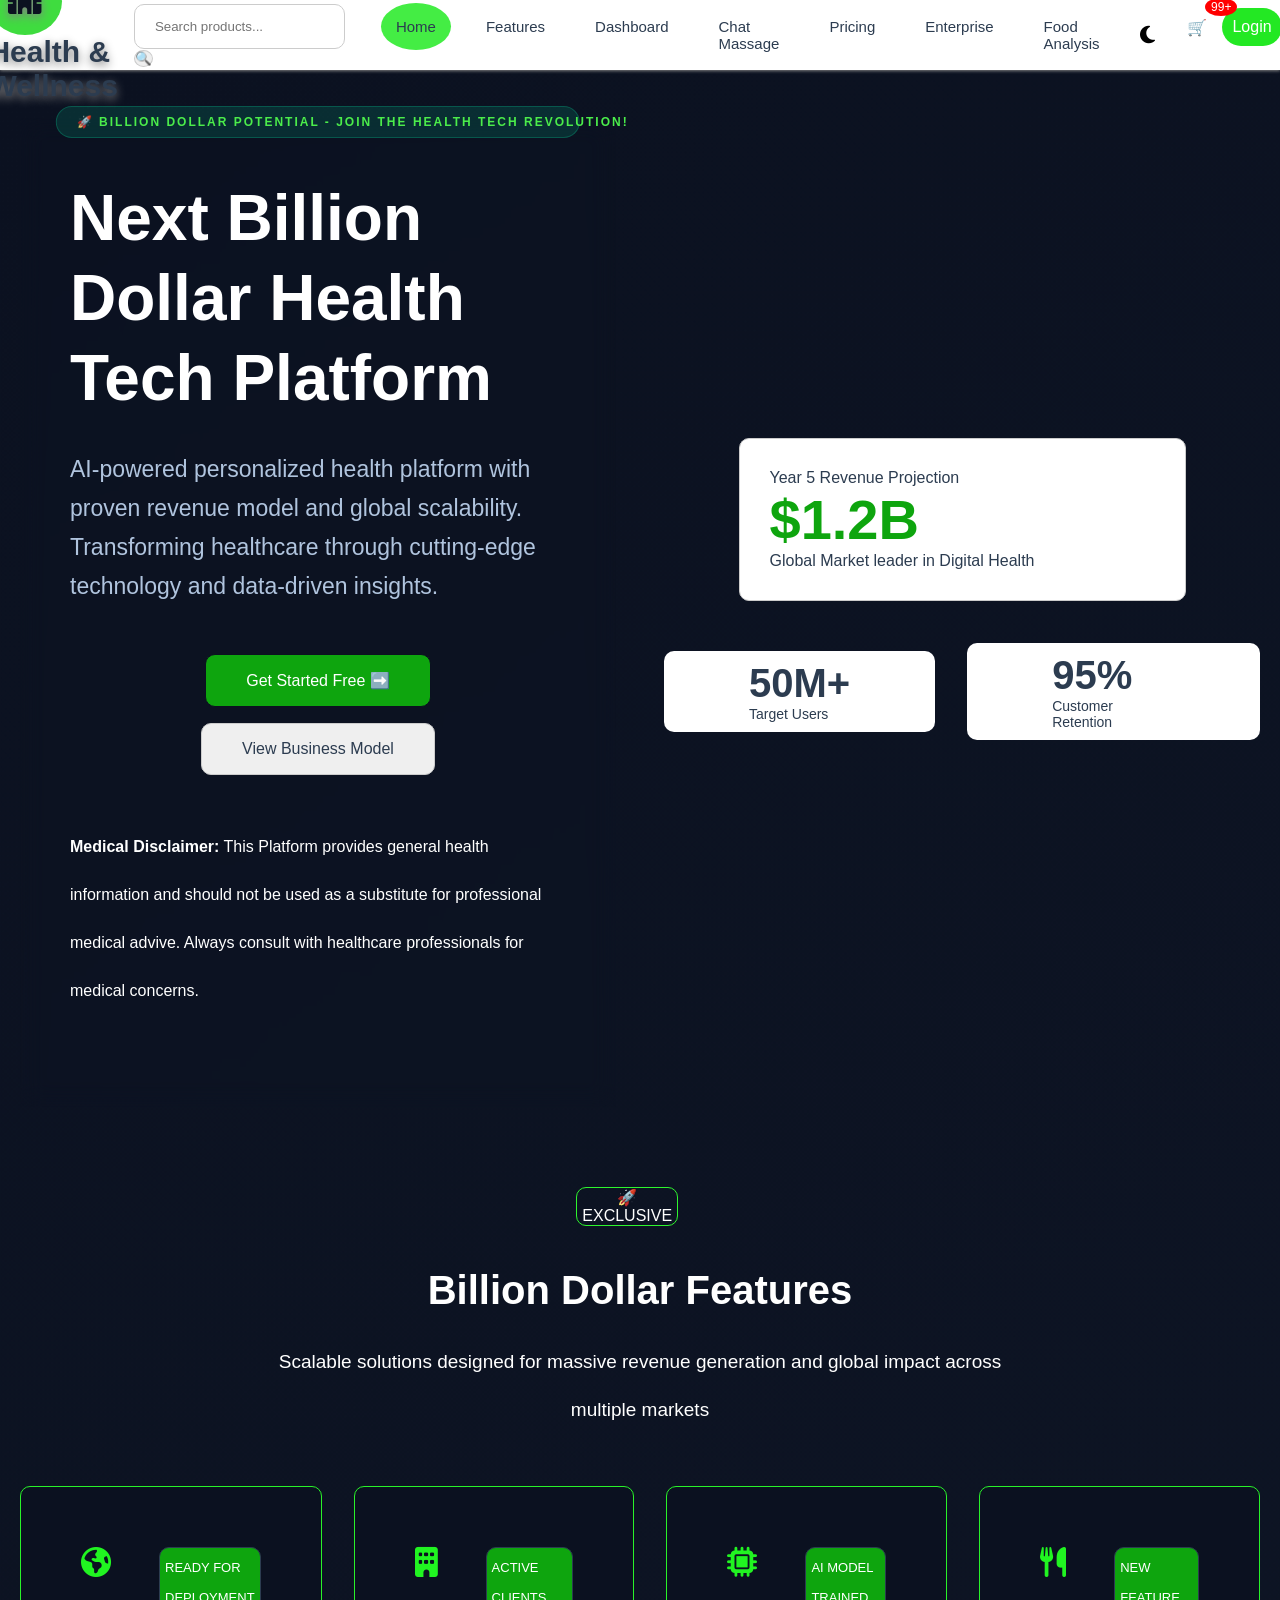
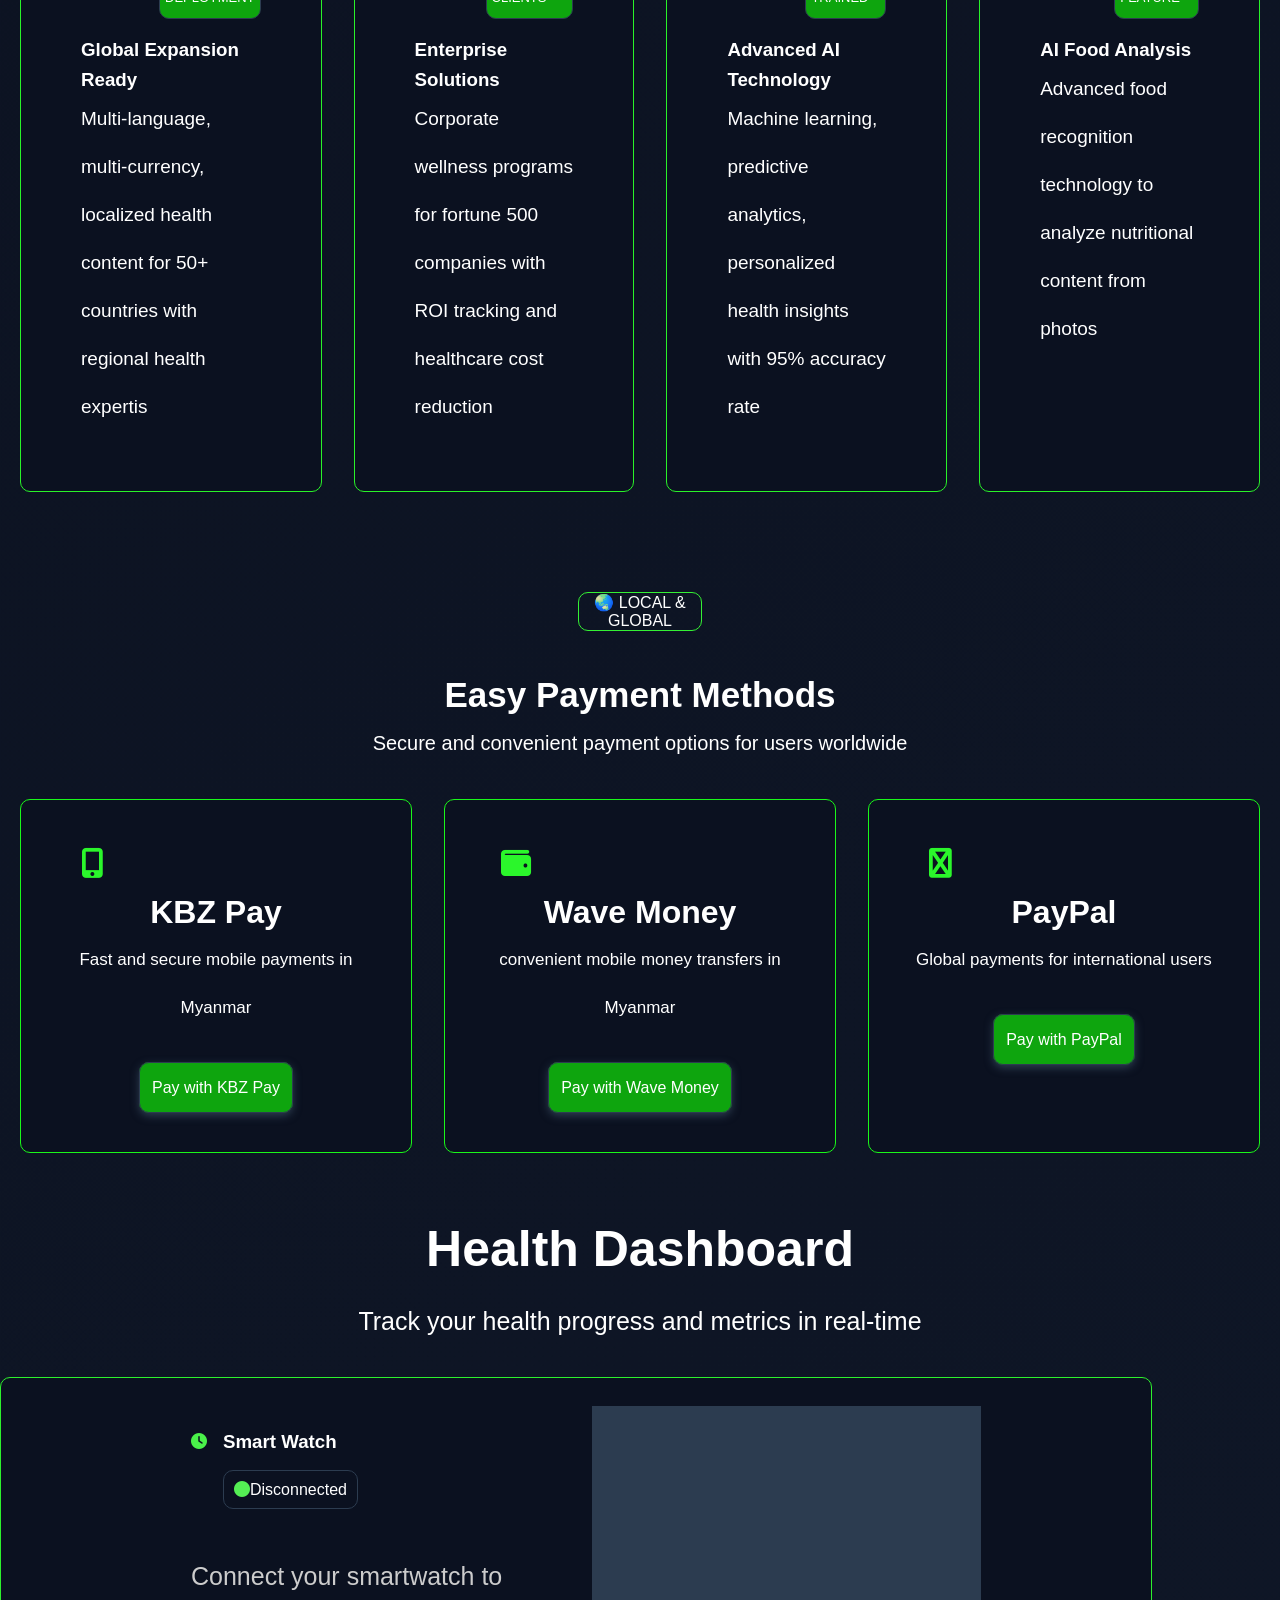
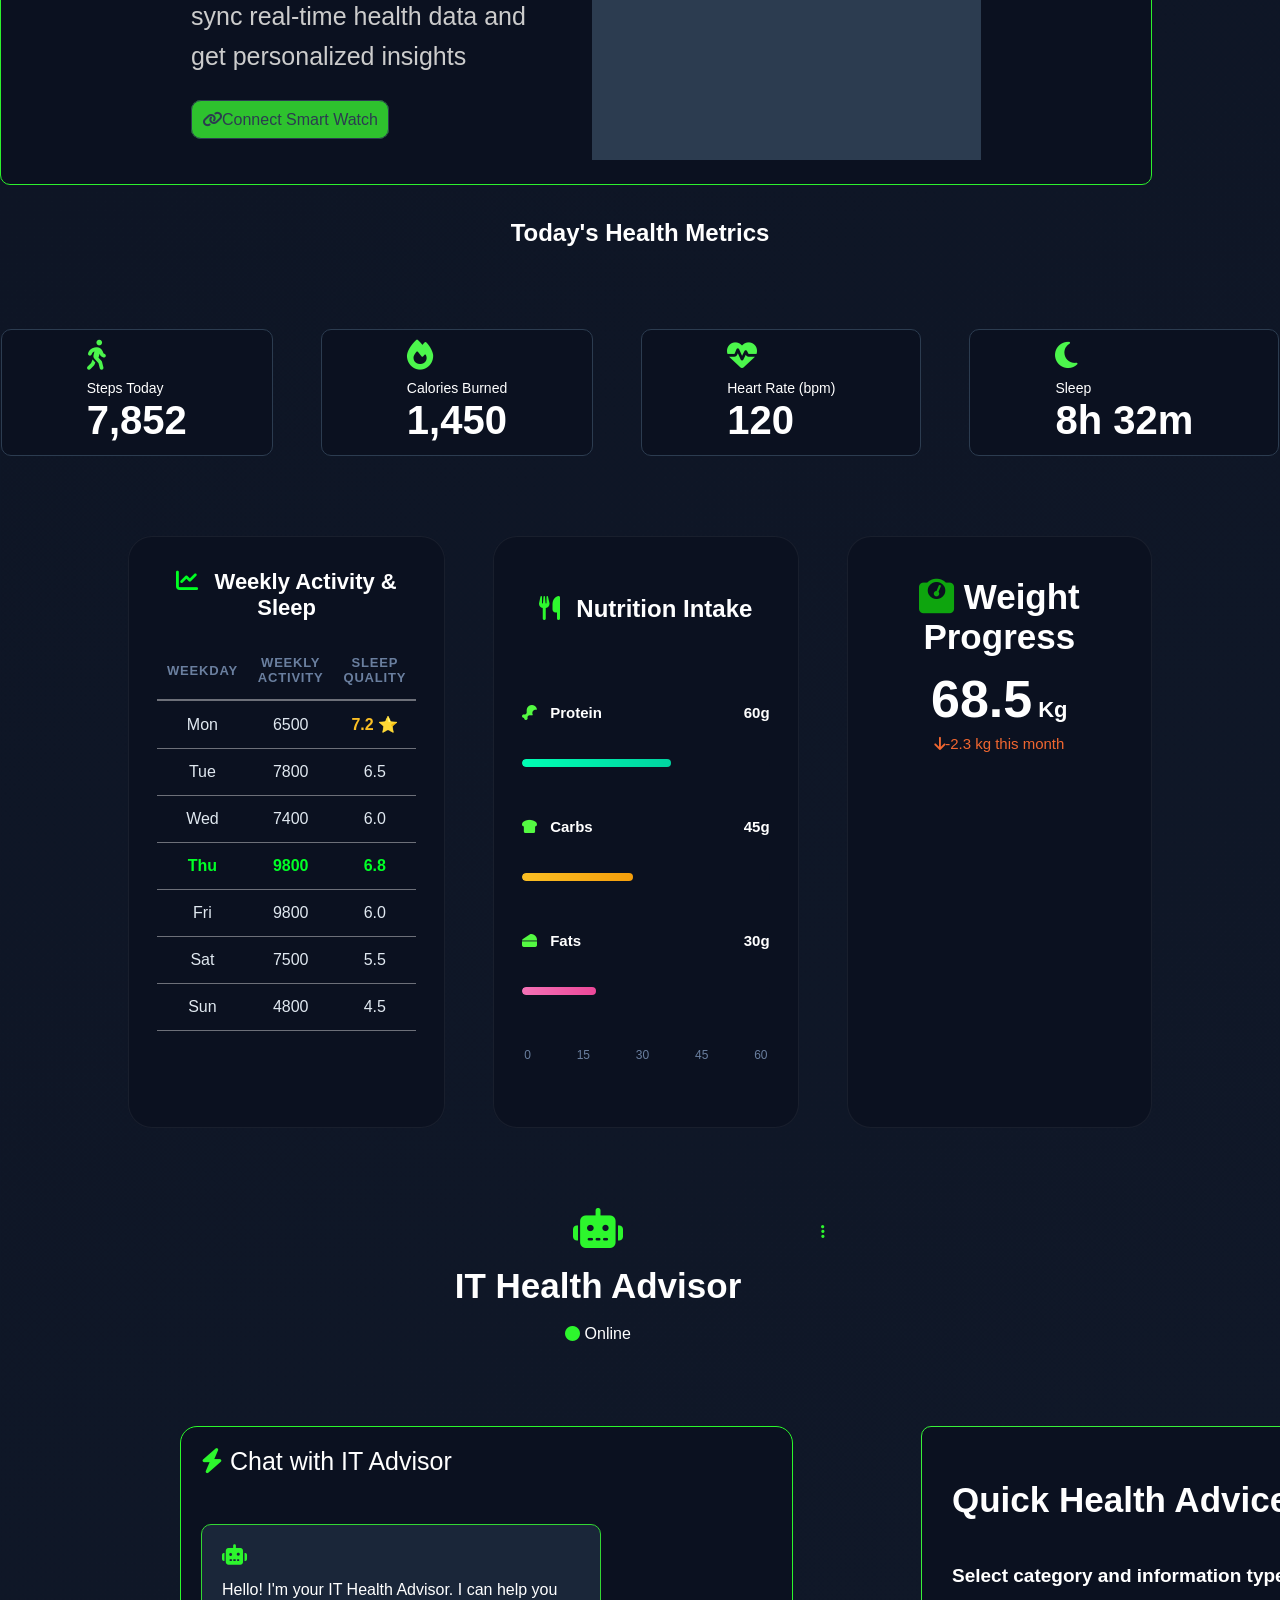
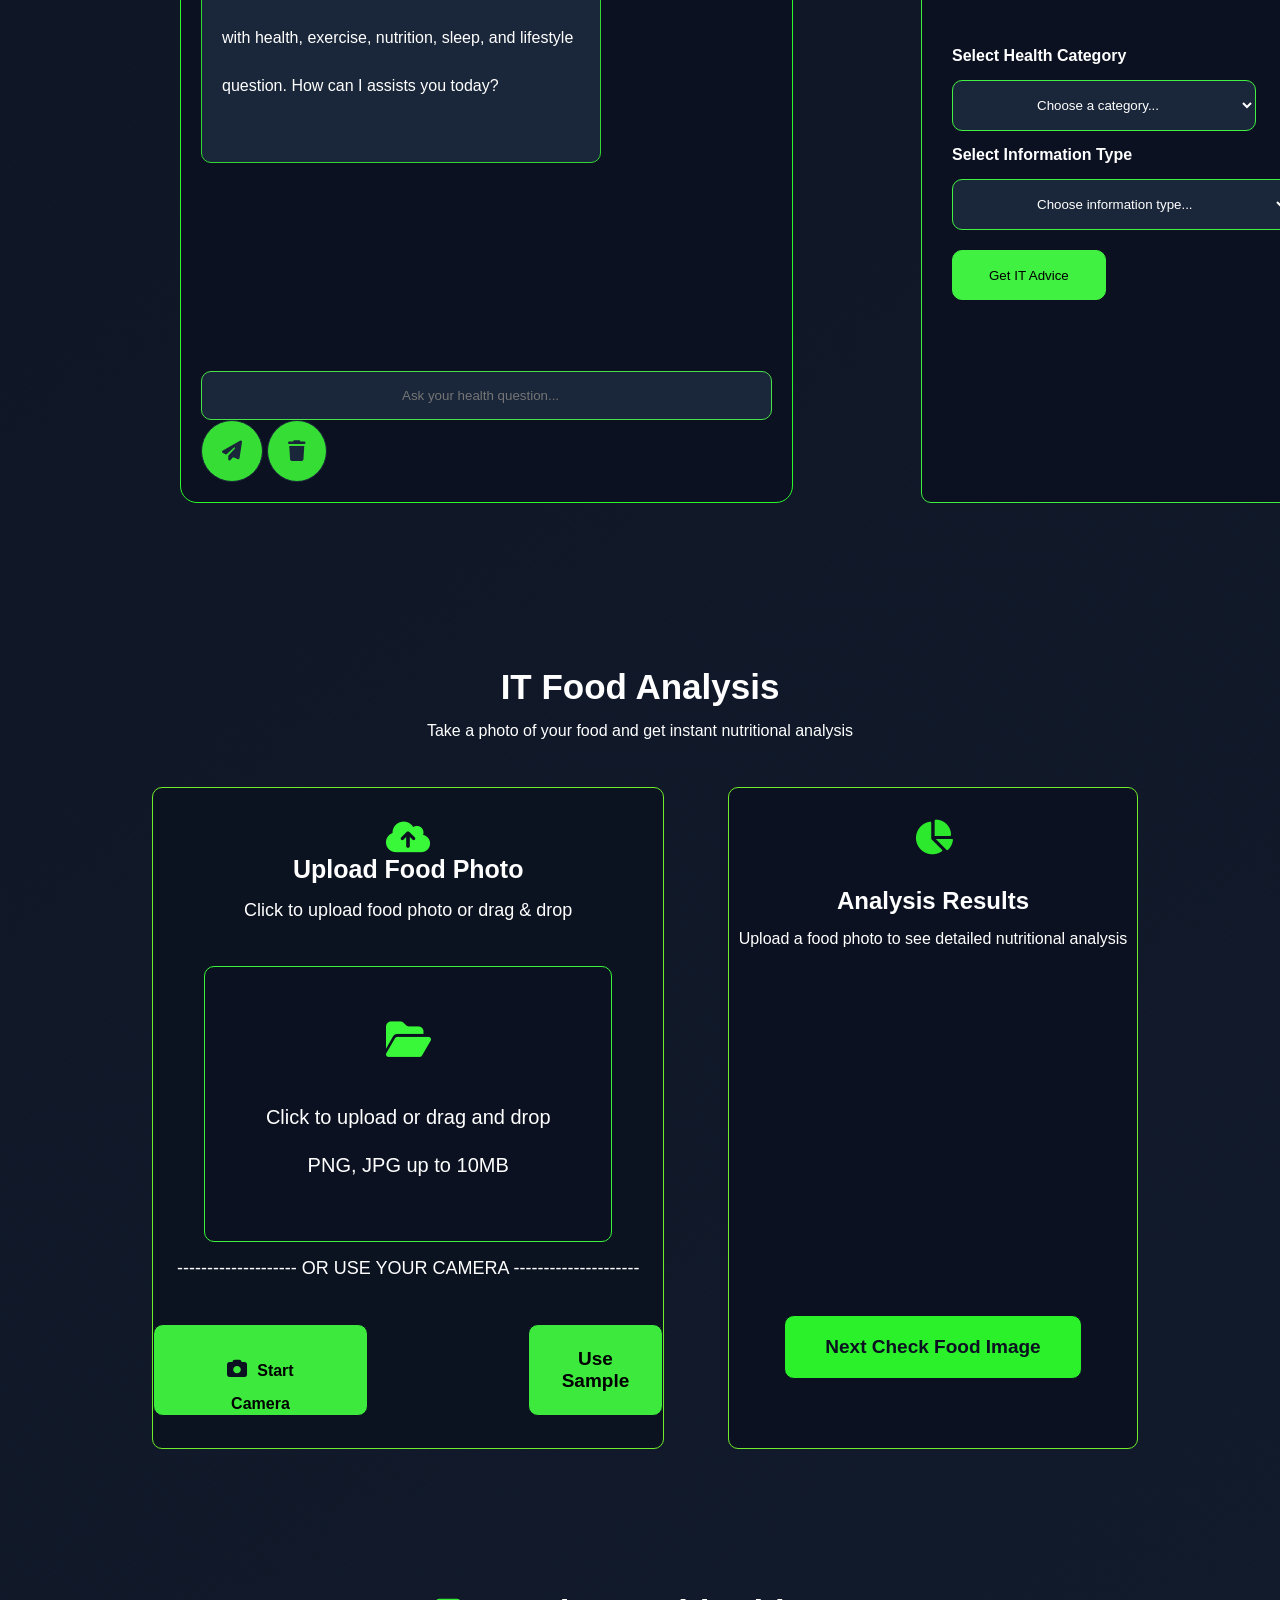
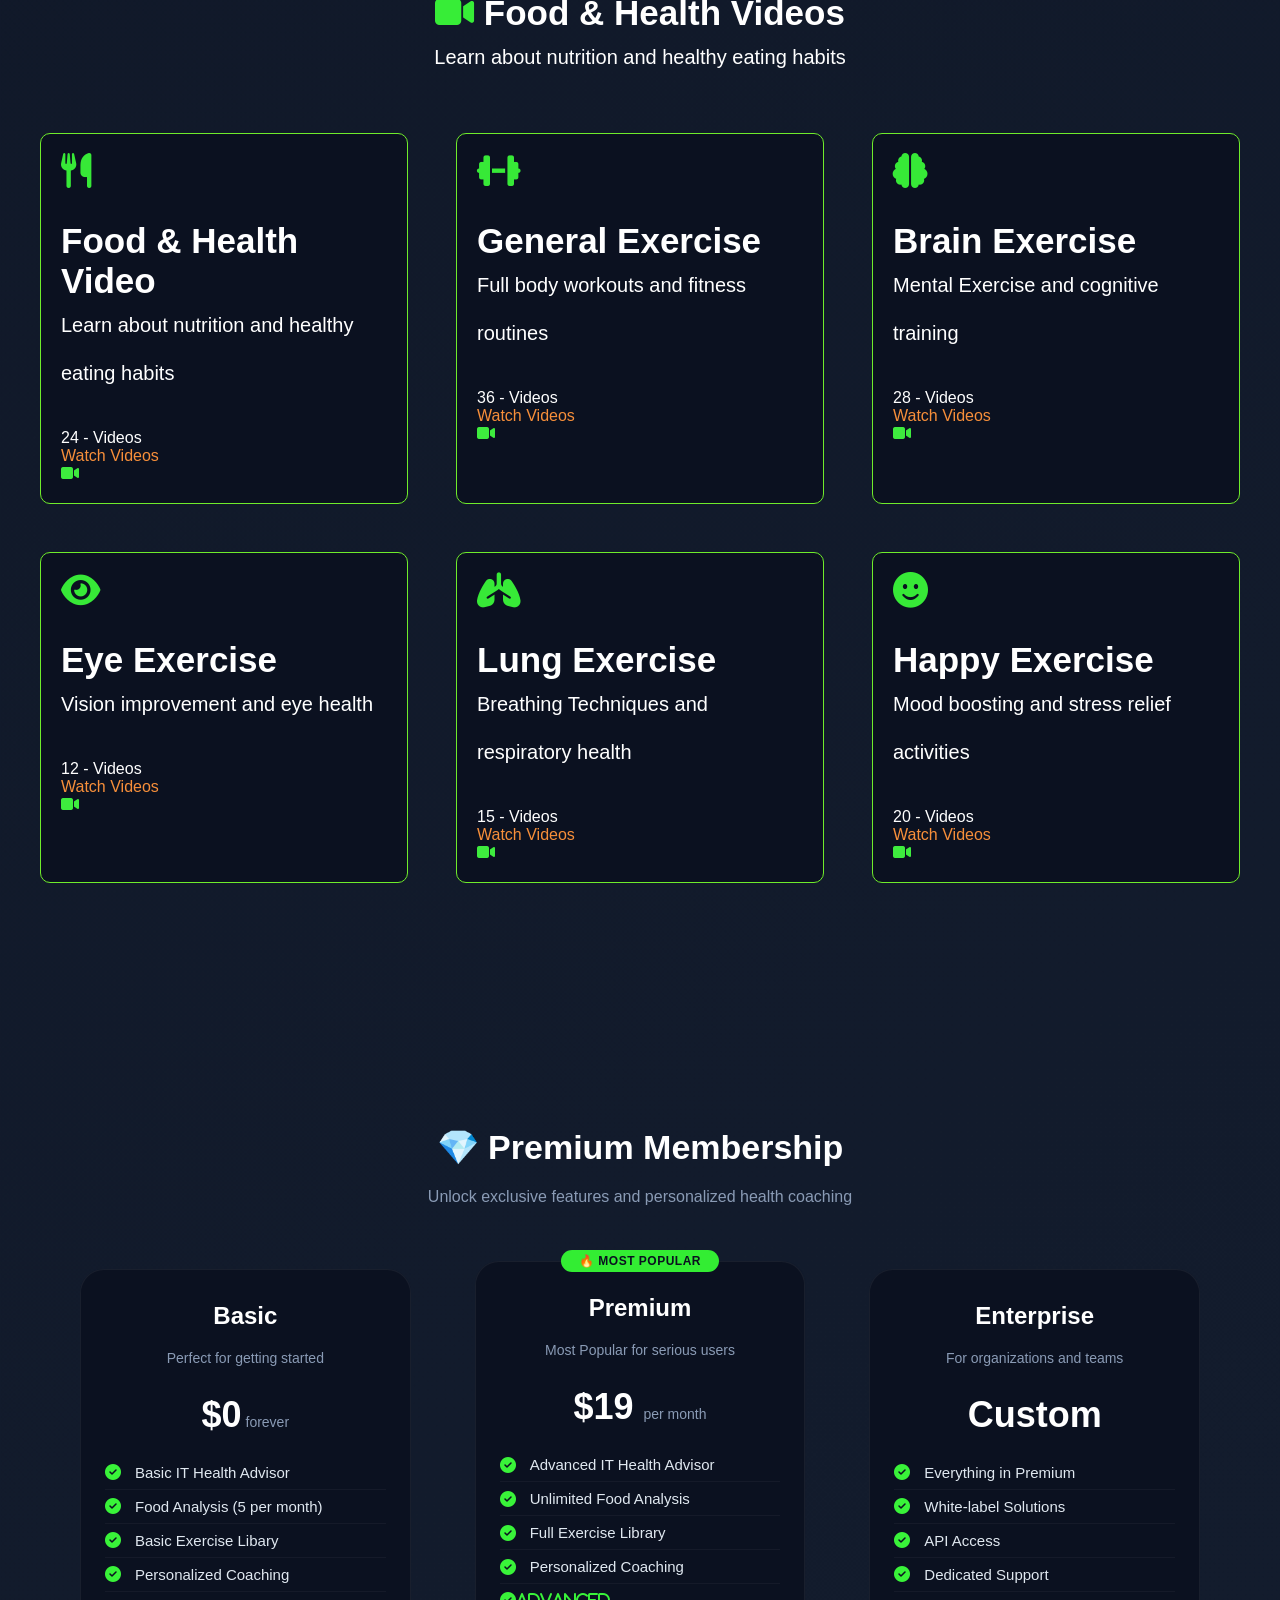
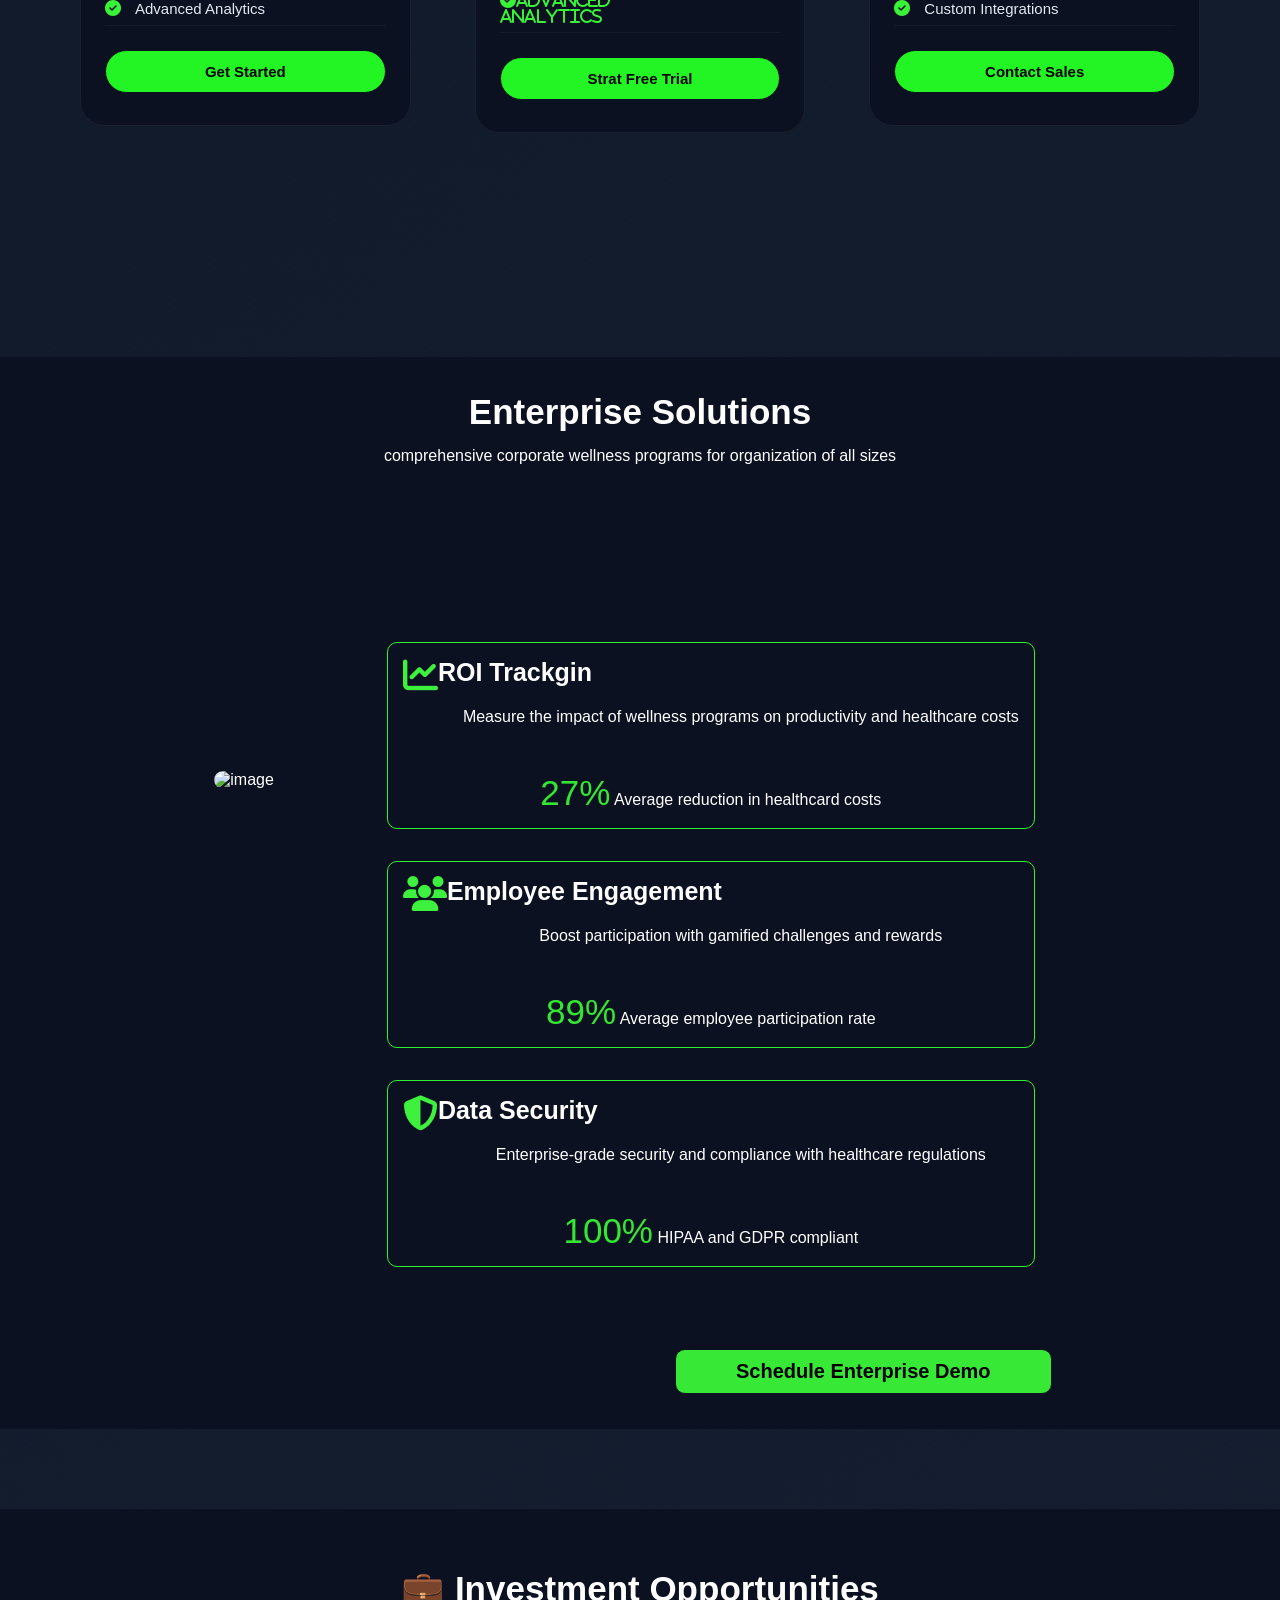
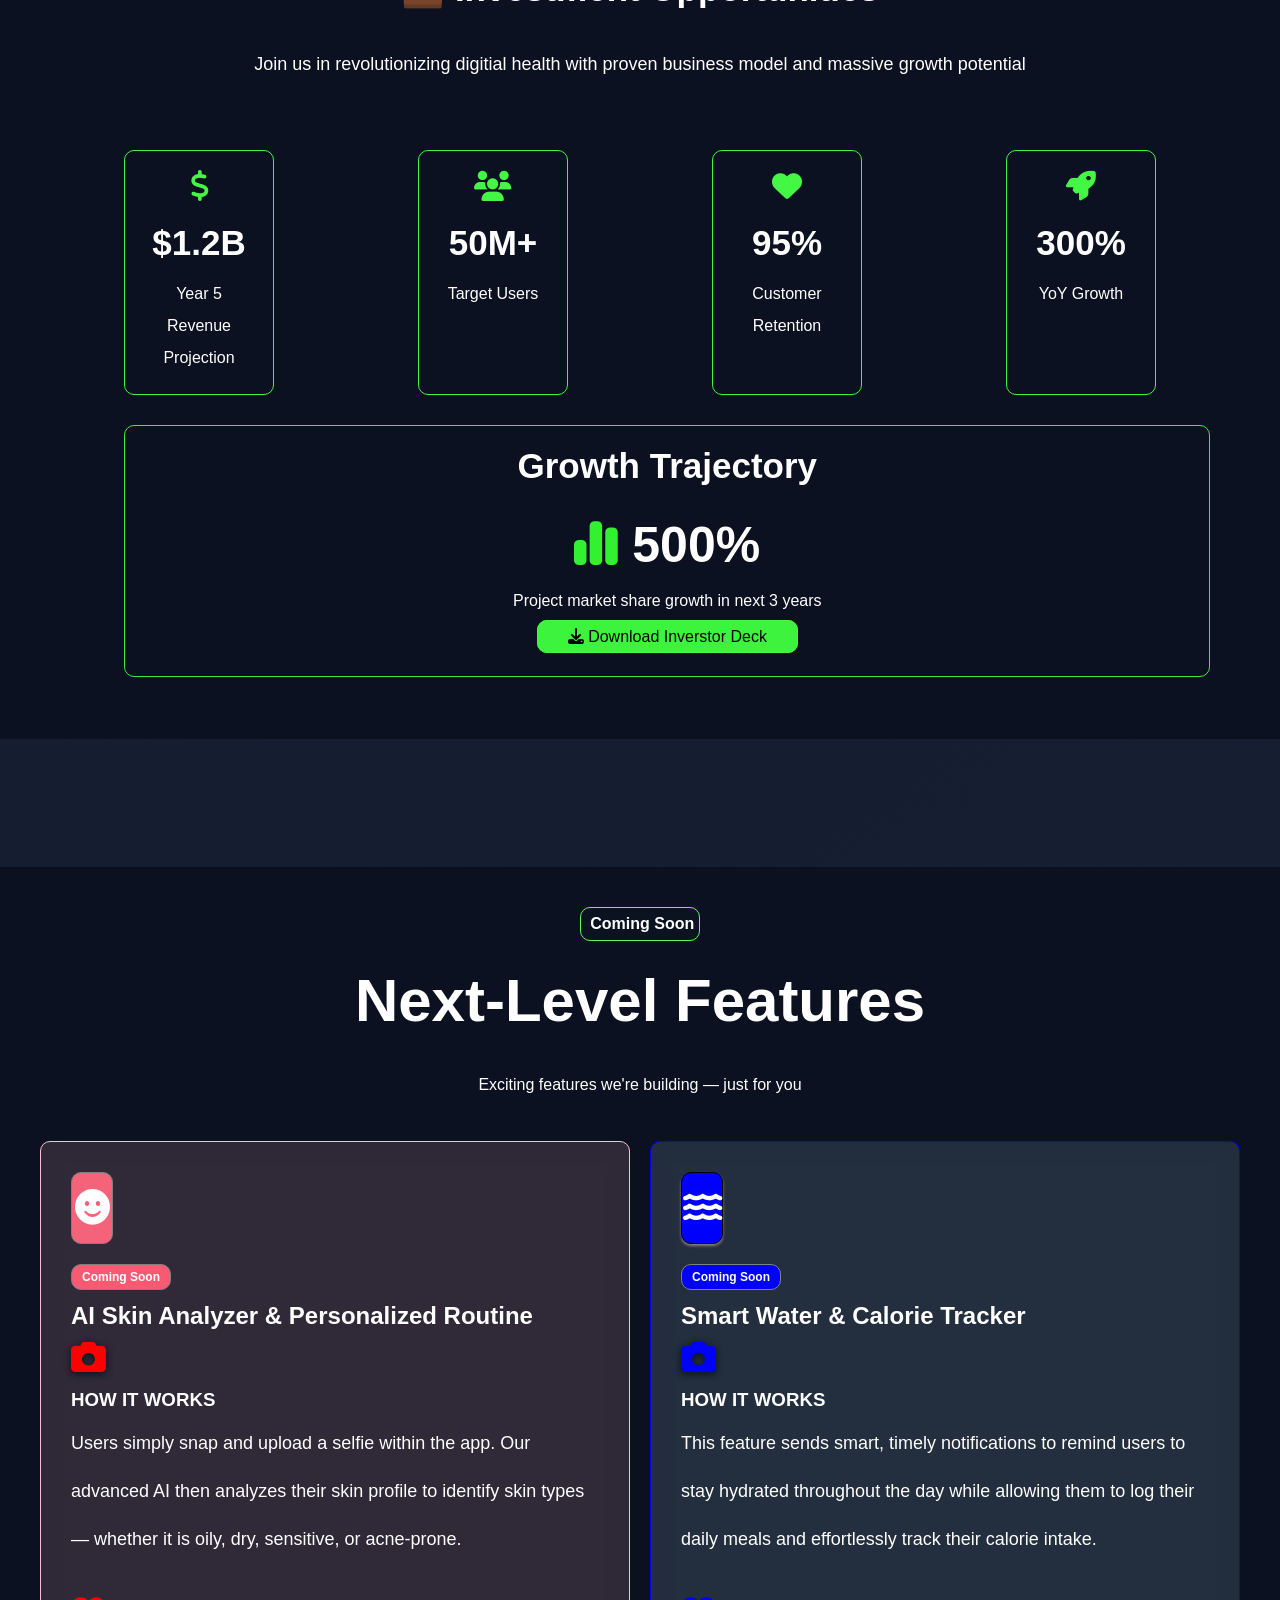
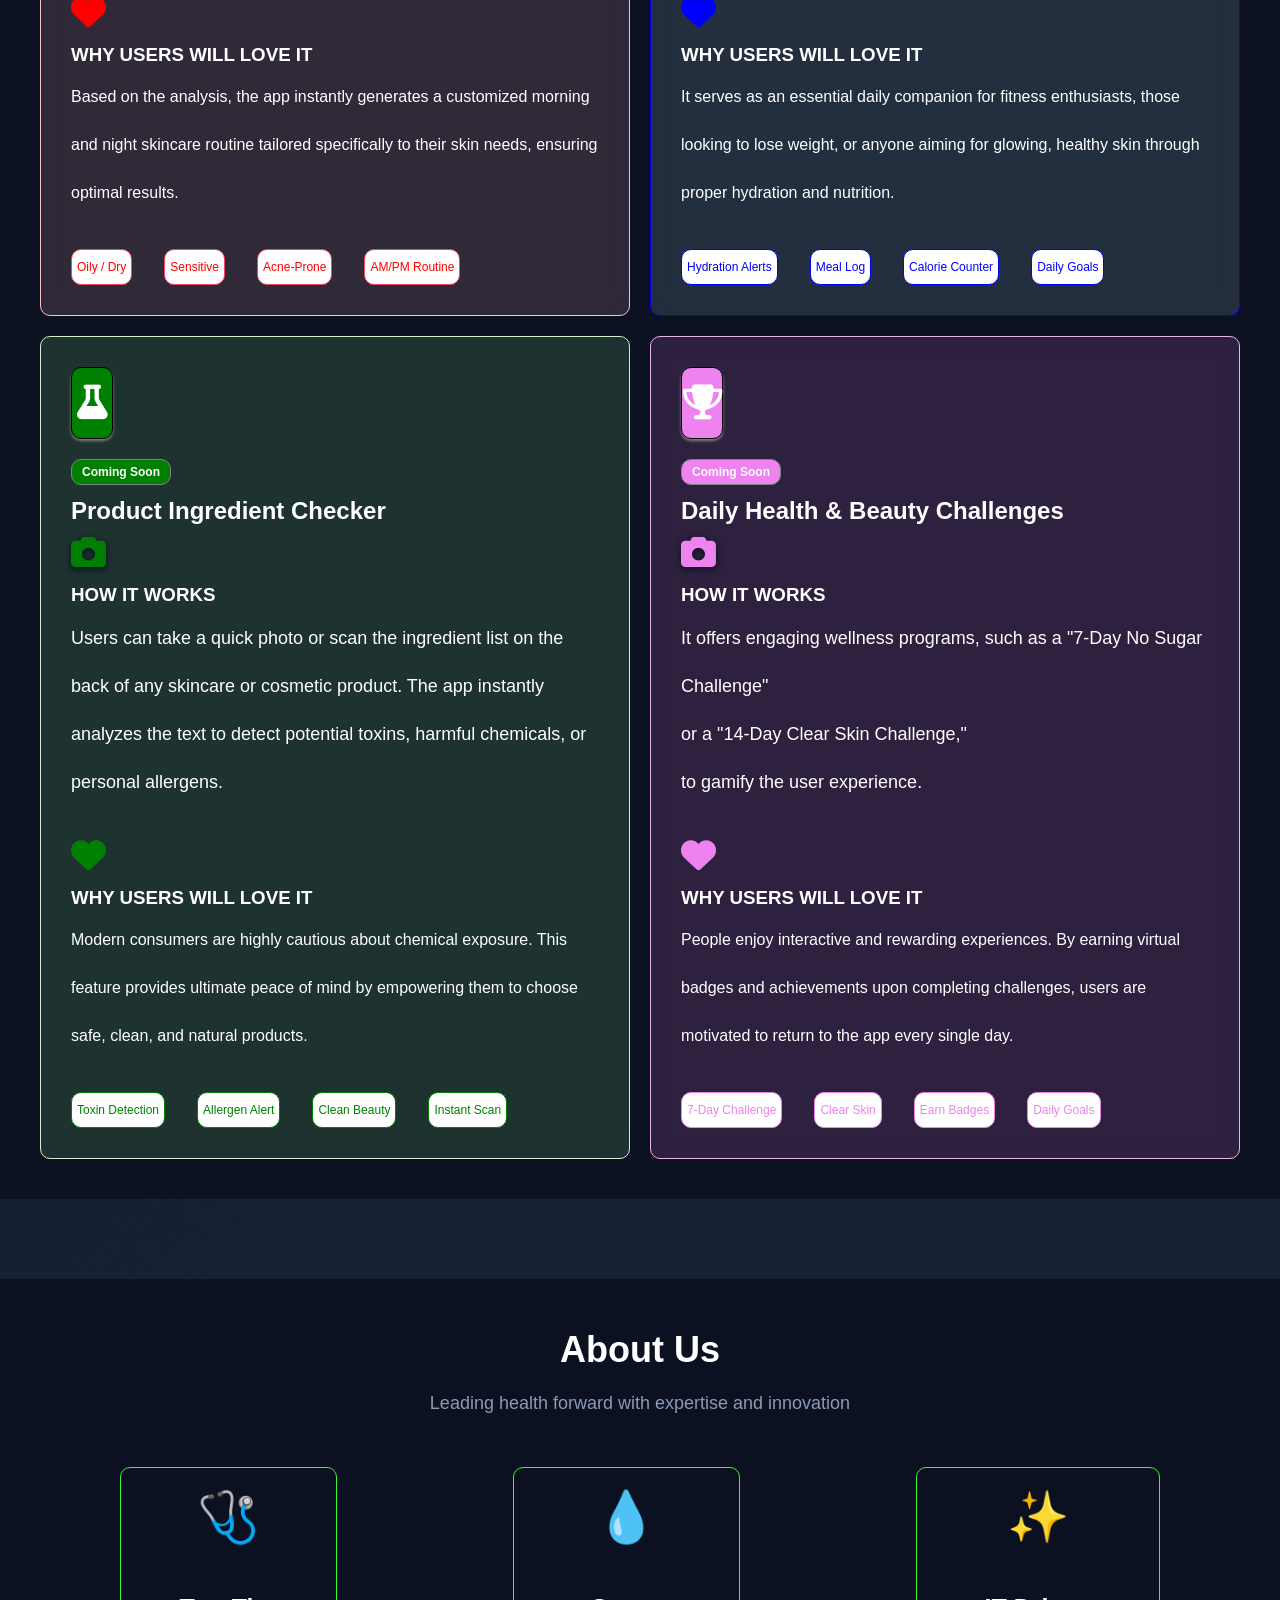
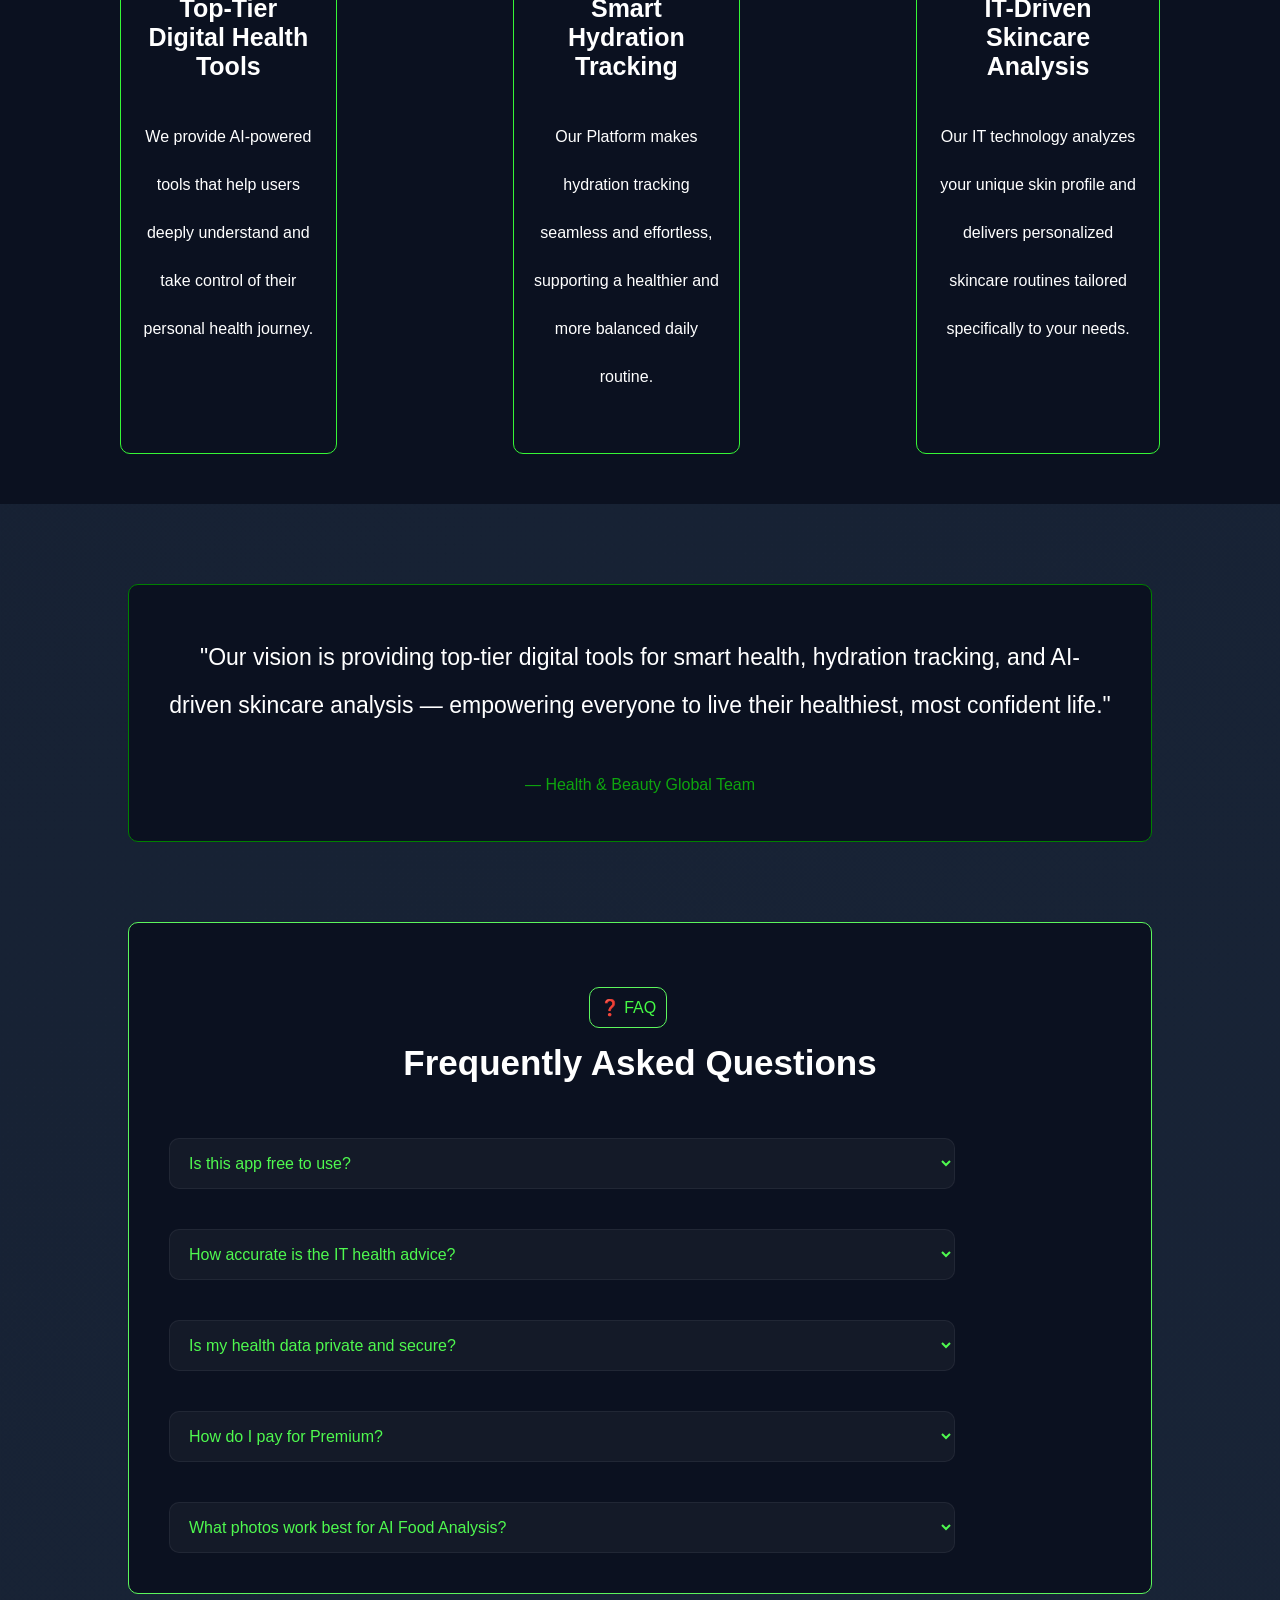
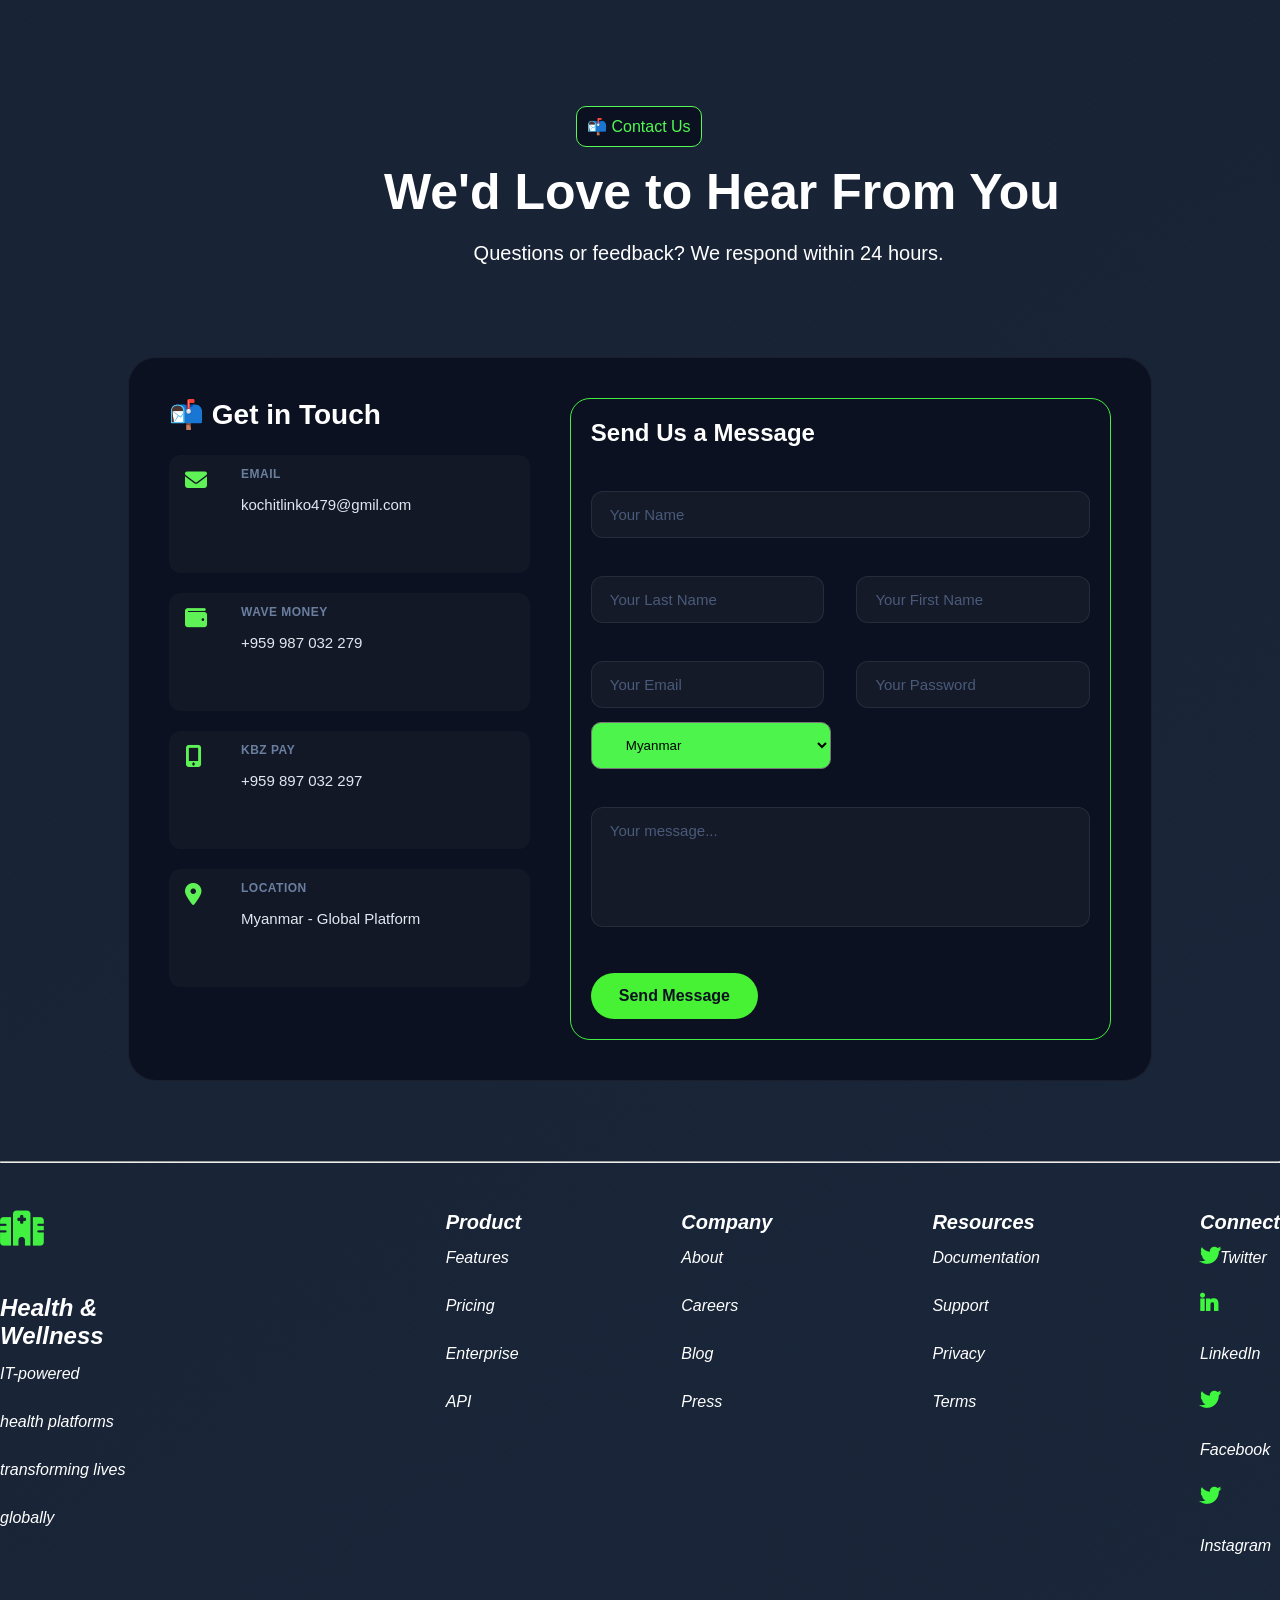
==== index.html @ 1b23a369 "Add files via upload" ====
<!DOCTYPE html>
<html lang="en">

<head>
    <meta charset="UTF-8">
    <meta name="viewport" content="width=device-width, initial-scale=1.0">
    <title>Health & Wellness Global Platform</title>
</head>

<link rel="stylesheet" href="style.css">

<!-- Font Awesome -->
<link rel="stylesheet" href="https://cdnjs.cloudflare.com/ajax/libs/font-awesome/6.5.0/css/all.min.css">
<!-- icon link  -->
 <link rel="shortcut icon" href="img/Screenshot 2026-07-29 003750.png" type="image/x-icon">
<!-- swiper  -->
 <link rel="stylesheet" href="https://cdn.jsdelivr.net/npm/swiper@11/swiper-bundle.min.css" />

 <!-- aos animation  -->
  <link href="https://unpkg.com/aos@2.3.1/dist/aos.css" rel="stylesheet">
 
<body>

    <header>
    <nav>
        <div class="All-container">

            <div class="Logo">
                <a href="index.html"><i class="fas fa-hospital"></i>Health & Wellness</a>
            </div>

            <div class="search-bar">
                <input type="text" placeholder="Search products...">
                <button>🔍</button>
            </div>

            <!-- ===== HAMBURGER MENU (Mobile/Tablet အတွက်) ===== -->
            <input type="checkbox" id="menu-toggle">
            <label for="menu-toggle" class="hamburger">
                <span></span>
                <span></span>
                <span></span>
            </label>

            <ul class="menu">
                <li><a href="index.html" class="active">Home</a></li>
                <li><a href="Features.html">Features</a></li>
                <li><a href="Dashboard.html">Dashboard</a></li>
                <li><a href="Chat Massage.html">Chat Massage</a></li>
                <li><a href="Pricing.html">Pricing</a></li>
                <li><a href="Enterprise.html">Enterprise</a></li>
                <li><a href="Food analysis.html">Food Analysis</a></li>
            </ul>

            <div class="both-container">
                <div class="dark-light">
                    <a href="#"><i class="fas fa-moon"></i></a>
                </div>
                <div class="user-action">
                    <a href="Cart.html" class="cart">
                        🛒 <span class="cart-count">99+</span>
                    </a>
                    <a href="Login.html" class="login-btn">Login</a>
                </div>
            </div>

        </div>
    </nav>
</header>
    <main>
        <section id="health-hero">
            <!-- left  -->
            <div class="container-left">
                <!-- Badge  -->
                <div class="badge">
                    🚀 BILLION DOLLAR POTENTIAL - Join the Health Tech Revolution!
                </div>

                <!-- main heading-->
                <h1>Next Billion Dollar Health Tech Platform</h1>

                <!-- Description -->
                <p class="description">
                    AI-powered personalized health platform with proven revenue model and global scalability.
                    Transforming healthcare through cutting-edge technology and data-driven insights.
                </p>

                <!-- for start -->
                <div class="for-start">
                    <div class="btn-1">
                        <button>Get Started Free ➡️</button>
                    </div>
                    <div class="btn">
                        <button>View Business Model</button>
                    </div>
                </div>

                <!-- medical disclamier -->
                <div class="medical">
                    <p><b>Medical Disclaimer:</b> This Platform provides general health information and should not be
                        used
                        as a substitute for professional medical advive. Always consult with healthcare professionals
                        for
                        medical concerns.
                    </p>
                </div>
            </div>
            <!-- right  -->
            <div class="container-right">

                <div class="projection">
                    <span class="label">Year 5 Revenue Projection</span><br>
                    <span class="number">$1.2B</span><br>
                    <span class="label">Global Market leader in Digital Health</span><br>

                </div>
                <div class="stats">
                    <div class="stat-item">
                        <span class="number">50M+</span>
                        <span class="label">Target Users</span>
                    </div>
                    <div class="stat-item">
                        <span class="number">95%</span>
                        <span class="label">Customer Retention</span>
                    </div>
                </div>
            </div>
        </section>

        <!-- feature ----------------------------------- -->
        <section id="feature-section">
            <div class="container">
                <!-- badge new -->

                <div class="new-badge">
                    🚀 EXCLUSIVE
                </div>


                <!-- heading new -->
                <h2>Billion Dollar Features</h2>
                <p class="subtitle">
                    Scalable solutions designed for massive revenue generation and global impact across<br> multiple
                    markets
                </p>
                <div class="features-grid">
                    <!-- card 1 -->
                    <div class="feature-card">
                        <div class="real-tag">
                            <span class="tag">
                                <i class="fas fa-globe-americas"></i>
                            </span>
                            <span class="label">READY FOR DEPLOYMENT</span>
                        </div>
                        <h3>Global Expansion Ready</h3>
                        <p>Multi-language, multi-currency, localized health content for 50+ countries with regional
                            health expertis</p>
                    </div>

                    <!-- card 2 -->
                    <div class="feature-card">
                        <div class="real-tag">
                            <span class="tag">
                                <i class="fas fa-building"></i>
                            </span>
                            <span class="label">ACTIVE CLIENTS</span>
                        </div>
                        <h3>Enterprise Solutions</h3>
                        <p>Corporate wellness programs for fortune 500 companies with ROI tracking and healthcare cost
                            reduction</p>
                    </div>

                    <!-- card 3 -->
                    <div class="feature-card">
                        <div class="real-tag">
                            <span class="tag">
                                <i class="fas fa-microchip"></i>
                            </span>
                            <span class="label">AI MODEL TRAINED</span>
                        </div>
                        <h3>Advanced AI Technology</h3>
                        <p>Machine learning, predictive analytics, personalized health insights with 95% accuracy rate
                        </p>
                    </div>

                    <!-- card 4 -->
                    <div class="feature-card">
                        <div class="real-tag">
                            <span class="tag">
                                <i class="fas fa-utensils"></i>
                            </span>
                            <span class="label">NEW FEATURE</span>
                        </div>
                        <h3>AI Food Analysis</h3>
                        <p>Advanced food recognition technology to analyze nutritional content from photos</p>
                    </div>
                </div>
            </div>

        </section>

        <!-- payment section ------------------------------------------------------------------------- -->
        <section id="payment-section">
            <div class="payment-container">
                <div class="payment-local">
                    🌏 LOCAL & GLOBAL
                </div>

                <!-- heading next -->
                <h2>Easy Payment Methods</h2>
                <p class="subtitle">
                    Secure and convenient payment options for users worldwide
                </p>

                <div class="payment-grid">

                    <!-- card 1 -->
                    <div class="payment-card">
                        <div class="pay-icon">
                            <i class="fas fa-mobile-alt"></i>
                        </div>
                        <h3>KBZ Pay</h3>
                        <p>Fast and secure mobile payments in Myanmar</p>
                        <a href="#" class="btn">Pay with KBZ Pay</a>
                    </div>
                    <!-- card 2 -->
                    <div class="payment-card">
                        <div class="pay-icon">
                            <i class="fas fa-wallet"></i>
                        </div>
                        <h3>Wave Money</h3>
                        <p>convenient mobile money transfers in Myanmar</p>
                        <a href="#" class="btn">Pay with Wave Money</a>
                    </div>
                    <!-- card3 -->
                    <div class="payment-card">
                        <div class="pay-icon">
                            <i class="fas fa-paypal"></i>
                        </div>
                        <h3>PayPal</h3>
                        <p>Global payments for international users</p>
                        <a href="#" class="btn">Pay with PayPal</a>
                    </div>
                </div>
            </div>
        </section>

        <!-- Dashboard section ----------------------------------------- -->
        <section id="dashboard-section">
            <div class="dashboard-card">
                <!-- header ------------------- -->
                <div class="header">
                    <div class="title">
                        <h2>Health Dashboard</h2>
                        <p>Track your health progress and metrics in real-time</p>
                    </div>
                    <!-- left ---------------------------- -->
                    <div class="health-check">
                        <div class="left">

                            <div class="badge">
                                <i class="fas fa-clock"></i>Live
                            </div>


                            <!-- Smart Watch Status-------------------- -->
                            <div class="device-status">
                                <div class="device-container">
                                    <div class="device-icon">
                                        <i class="fas fa-clock"></i>
                                    </div>

                                    <div class="device-info">
                                        <h3>Smart Watch</h3>
                                        <span class="status-offline">
                                            <i class="fas fa-circle"></i>Disconnected
                                        </span>
                                    </div>
                                </div>

                                <!-- Description -->
                                <p class="stats">
                                    Connect your smartwatch to sync real-time health data and get personalized insights
                                </p>

                                <div class="device-action">
                                    <a href="#" class="connect-btn">
                                        <i class="fas fa-link"></i>Connect Smart Watch
                                    </a>
                                </div>

                            </div>
                        </div>
                        <!-- right------------------------ -->
                        <div class="right">
                           <img src="img/health project  smart watch-img.jpg" style="max-width: 100%; height: auto;" alt="">
                        </div>
                    </div>

                    <!-- stats -->
                    <h1>Today's Health Metrics</h1>
                    <div class="health-icon">
                        <!-- 1 -->
                        <div class="stat-item">
                            <div class="icon">
                                <i class="fas fa-walking"></i>
                            </div>
                            <span class="label">Steps Today</span>
                            <span class="number">7,852</span>
                        </div>
                        <!-- 2 -->
                        <div class="stat-item">
                            <div class="icon">
                                <i class="fas fa-fire"></i>
                            </div>
                            <span class="label">Calories Burned</span>
                            <span class="number">1,450</span>
                        </div>
                        <!-- 2 -->
                        <div class="stat-item">
                            <div class="icon">
                                <i class="fas fa-heartbeat"></i>
                            </div>
                            <span class="label">Heart Rate (bpm)</span>
                            <span class="number">120</span>
                        </div>
                        <!-- 3 -->
                        <div class="stat-item">
                            <div class="icon">
                                <i class="fas fa-moon"></i>
                            </div>
                            <span class="label">Sleep</span>
                            <span class="number">8h 32m</span>
                        </div>

                    </div>
                </div>
        </section>

        <!-- sleep, activity tabel section -------------------------------------- -->

        <section id="table-section">
            <div class="control-3table">
                <div class="table1-container">
                    <h2><i class="fas fa-chart-line"></i> Weekly Activity & Sleep </h2>

                    <table>
                        <thead>
                            <tr>
                                <th>Weekday</th>
                                <th>Weekly Activity</th>
                                <th>Sleep Quality</th>
                            </tr>
                        </thead>

                        <tbody>
                            <tr>
                                <td>Mon</td>
                                <td>6500</td>
                                <td>7.2 ⭐</td>
                            </tr>
                            <tr>
                                <td>Tue</td>
                                <td>7800</td>
                                <td>6.5</td>
                            </tr>
                            <tr>
                                <td>Wed</td>
                                <td>7400</td>
                                <td>6.0</td>
                            </tr>
                            <tr>
                                <td>Thu</td>
                                <td>9800</td>
                                <td>6.8</td>
                            </tr>
                            <tr>
                                <td>Fri</td>
                                <td>9800</td>
                                <td>6.0</td>
                            </tr>
                            <tr>
                                <td>Sat</td>
                                <td>7500</td>
                                <td>5.5</td>
                            </tr>
                            <tr>
                                <td>Sun</td>
                                <td>4800</td>
                                <td>4.5</td>
                            </tr>

                        </tbody>
                    </table>
                </div>

                <div class="table2-container">
                    <div class="nutrition-card">
                        <h2><i class="fas fa-utensils"></i>Nutrition Intake</h2>

                        <!-- protein -->
                        <div class="nutrient">
                            <div class="nutrient-header">
                                <span class="nutrient-label"><i class="fas fa-drumstick-bite"></i>Protein</span>
                                <span class="nutrient-value">60g</span>
                            </div>

                            <div class="progress-bar">
                                <div class="progress-protein" style="width: 60%;"></div>
                            </div>
                        </div>

                        <!-- carbs -->
                        <div class="nutrient">
                            <div class="nutrient-header">
                                <span class="nutrient-label"><i class="fas fa-bread-slice"></i>Carbs</span>
                                <span class="nutrient-value">45g</span>
                            </div>

                            <div class="progress-bar">
                                <div class="progress-carbs" style="width: 45%;"></div>
                            </div>
                        </div>

                        <!-- fats  -->
                        <div class="nutrient">
                            <div class="nutrient-header">
                                <span class="nutrient-label"><i class="fas fa-cheese"></i>Fats</span>
                                <span class="nutrient-value">30g</span>
                            </div>

                            <div class="progress-bar">
                                <div class="progress-fats" style="width: 30%;"></div>
                            </div>
                        </div>


                        <!-- scale ---------------------------- -->
                        <div class="scale">
                            <span>0</span>
                            <span>15</span>
                            <span>30</span>
                            <span>45</span>
                            <span>60</span>
                        </div>
                    </div>

                </div>

                <!-- weight card ----------------------------------------- -->
                <div class="weight-card">
                    <div class="weight-header">
                        <h2><i class="fas fa-weight-scale"></i>Weight Progress</h2>
                        <span class="badge">📉 -2.3 kg this month</span>
                    </div>

                    <div class="weight-body">
                        <span class="weight-number">68.5</span>
                        <span class="weight-unit">Kg</span>
                    </div>

                    <div class="weight-footer">
                        <span class="change-negative">
                            <i class="fas fa-arrow-down"></i>-2.3 kg this month
                        </span>
                    </div>
                </div>
            </div>
        </section>
        <!-- chat Massage section  -------------------------------------------------------------------- -->
        <section id="chat-section">
            <div class="chat-card">

                <!-- header  -->
                <div class="chat-header">
                    <div class="header-left">
                        <i class="fas fa-robot"></i>
                        <div>
                            <h2>IT Health Advisor</h2>
                            <span class="status"><i class="fas fa-circle"></i> Online</span>
                        </div>
                    </div>

                    <div class="header-right">
                        <i class="fas fa-ellipsis-v"></i>
                    </div>
                </div>
                <div class="massage-box">
                    <!-- left -------------------------- -->
                    <div class="left-massage">
                        <div class="quick-advice">
                            <i class="fas fa-bolt"></i>
                            <span>Chat with IT Advisor</span>
                        </div>

                        <!-- chat massage -------------- -->
                        <div class="chat-massage">
                            <div class="massage-bot">
                                <div class="avatar"><i class="fas fa-robot"></i></div>
                                <div class="bubble">
                                    <p>Hello! I'm your IT Health Advisor. I can help you with health, exercise,
                                        nutrition,
                                        sleep, and lifestyle question. How can I assists you today?</p>
                                </div>
                            </div>
                        </div>

                        <!-- input area ------------------- -->
                        <div class="chat-input">
                            <input type="text" placeholder="Ask your health question...">
                            <i class="fas fa-paper-plane"></i>
                            <i class="fas fa-trash"></i>
                        </div>
                    </div>

                    <!-- right -------------------------- -->
                    <div class="right-massage">
                        <div class="advice-massage">
                            <h1>Quick Health Advice</h1>
                            <p>Select category and information type</p>
                            <!-- dropdowns------------ -->
                            <div class="dropdown-group">
                                <div class="dropdown">
                                    <label>Select Health Category</label><br>
                                    <select>
                                        <option>Choose a category...</option>
                                        <option>Nutrition</option>
                                        <option>Exercise</option>
                                        <option>Sleep</option>
                                        <option>Mental Health</option>
                                    </select>
                                </div>

                                <div class="dropdown">
                                    <label>Select Information Type</label><br>
                                    <select>
                                        <option>Choose information type...</option>
                                        <option>Tips & Advice</option>
                                        <option>Statistics</option>
                                        <option>Research</option>
                                    </select>
                                </div>
                            </div>
                        </div>

                        <div class="Get-It">
                            <button>Get IT Advice</button>
                        </div>
                    </div>

                </div>
            </div>


            </div>
        </section>

        <!-- Food Analysis --============================================1 -->
        <section id="food-analysis">
            <div class="container">

                <!-- Badge  -->
                <div class="badge">🆕 NEW FEATURE</div>

                <!-- heading  -->
                <h2>IT Food Analysis</h2>
                <p class="subtitle">Take a photo of your food and get instant nutritional analysis</p>
                <div class="check-food-result">
                    <!-- Upload Area  -->
                    <div class="upload-area">
                        <div class="upload-box">
                            <i class="fas fa-cloud-upload-alt"></i>
                            <h3>Upload Food Photo</h3>
                            <p>Click to upload food photo or drag & drop</p>
                            <button class="upload-btn"><i class="fas fa-folder-open"></i><br>
                                <p>Click to upload or drag and
                                    drop<br> PNG, JPG up to 10MB</p>
                            </button><br>

                            <p>-------------------- OR USE YOUR CAMERA ---------------------</p>
                            <div class="camera-check">
                                <button class="camera"><i class="fas fa-camera"></i>Start Camera</button>
                                <button class="sample">Use Sample</button>
                            </div>
                        </div>
                    </div>

                    <!-- Analysis Results  -->

                    <div class="results">
                        <div class="result-box">
                            <i class="fas fa-chart-pie"></i>
                            <h1>Analysis Results</h1>
                            <p>Upload a food photo to see detailed nutritional analysis</p>


                            <button class="sample-btn">Next Check Food Image</button>
                        </div>
                    </div>
                </div>
            </div>
        </section>

        <!-- exercise library=============================== -->
        <section id="video-section">
            <div class="video-container">
                <h2><i class="fas fa-video"></i> Food & Health Videos</h2>
                <p class="subtitle">Learn about nutrition and healthy eating habits</p>

                <div class="video-grid">
                    <!-- 1 -->
                    <div class="video-card">
                        <div class="icon"><i class="fas fa-utensils"></i></div>
                        <h3>Food & Health Video</h3>
                        <p>Learn about nutrition and healthy eating habits</p>
                        <span class="count"> 24 - Videos</span>
                        <a href="#" class="btn">Watch Videos</a>
                        <div class="video-icon"><i class="fas fa-video"></i></div>
                    </div>

                    <!-- 2 -->
                    <div class="video-card">
                        <div class="icon"><i class="fas fa-dumbbell"></i></div>
                        <h3>General Exercise</h3>
                        <p>Full body workouts and fitness routines</p>
                        <span class="count"> 36 - Videos</span>
                        <a href="#" class="btn">Watch Videos</a>
                        <div class="video-icon"><i class="fas fa-video"></i></div>
                    </div>

                    <!-- 3 -->
                    <div class="video-card">
                        <div class="icon"><i class="fas fa-brain"></i></div>
                        <h3>Brain Exercise</h3>
                        <p>Mental Exercise and cognitive training</p>
                        <span class="count"> 28 - Videos</span>
                        <a href="#" class="btn">Watch Videos</a>
                        <div class="video-icon"><i class="fas fa-video"></i></div>
                    </div>

                    <!-- 4 -->
                    <div class="video-card">
                        <div class="icon"><i class="fas fa-eye"></i></div>
                        <h3>Eye Exercise</h3>
                        <p>Vision improvement and eye health</p>
                        <span class="count"> 12 - Videos</span>
                        <a href="#" class="btn">Watch Videos</a>
                        <div class="video-icon"><i class="fas fa-video"></i></div>
                    </div>

                    <!-- 5 -->
                    <div class="video-card">
                        <div class="icon"><i class="fas fa-lungs"></i></div>
                        <h3>Lung Exercise</h3>
                        <p>Breathing Techniques and respiratory health</p>
                        <span class="count"> 15 - Videos</span>
                        <a href="#" class="btn">Watch Videos</a>
                        <div class="video-icon"><i class="fas fa-video"></i></div>
                    </div>

                    <!-- 6 -->
                    <div class="video-card">
                        <div class="icon"><i class="fas fa-smile"></i></div>
                        <h3>Happy Exercise</h3>
                        <p>Mood boosting and stress relief activities</p>
                        <span class="count"> 20 - Videos</span>
                        <a href="#" class="btn">Watch Videos</a>
                        <div class="video-icon"><i class="fas fa-video"></i></div>
                    </div>

                </div>
            </div>
        </section>

        <!-- pricing-section ============================================== -->
        <section id="pricing-section">
            <div class="pricing-container">
                <h2>💎 Premium Membership</h2>
                <p class="subtitle">Unlock exclusive features and personalized health coaching</p>

                <div class="pricing-grid">

                    <!-- Basic================================ -->
                    <div class=" pricing-card basic-card">
                        <div class="card-header">
                            <h3>Basic</h3>
                            <p>Perfect for getting started</p>
                            <span class="price">$0<small> forever</small></span>
                        </div>

                        <ul class="features">
                            <li><i class="fas fa-check-circle"></i>Basic IT Health Advisor</li>

                            <li><i class="fas fa-check-circle"></i>Food Analysis (5 per month)</li>

                            <li><i class="fas fa-check-circle"></i>Basic Exercise Libary</li>

                            <li><i class="fas fa-check-circle"></i>Personalized Coaching</li>

                            <li><i class="fas fa-check-circle"></i>Advanced Analytics</li>

                        </ul>
                        <a href="#" class="btn">Get Started</a>
                    </div>



                    <!-- Premiun (Most Popular============================) -->
                    <div class="pricing-card premiunm popular">
                        <span class="badge">🔥 Most Popular</span>

                        <div class="card-header">
                            <h3>Premium</h3>
                            <p>Most Popular for serious users</p>
                            <span class="price">$19 <small>per month</small></span>

                            <ul class="features">
                                <li><i class="fas fa-check-circle"></i>Advanced IT Health Advisor</li>

                                <li><i class="fas fa-check-circle"></i>Unlimited Food Analysis</li>

                                <li><i class="fas fa-check-circle"></i>Full Exercise Library</li>

                                <li><i class="fas fa-check-circle"></i>Personalized Coaching</li>

                                <li><i class="fas fa-check-circle">Advanced Analytics</i></li>
                            </ul>
                            <a href="#" class="btn premiunm-btn">Strat Free Trial</a>
                        </div>
                    </div>

                    <!-- Enterprise =============================================== -->
                    <div class="pricing-card enterprise">
                        <div class="card-header">
                            <h3>Enterprise</h3>
                            <p>For organizations and teams</p>
                            <span class="price">Custom</span>
                            <ul class="features">
                                <li><i class="fas fa-check-circle"></i> Everything in Premium</li>
                                <li><i class="fas fa-check-circle"></i> White-label Solutions</li>
                                <li><i class="fas fa-check-circle"></i> API Access</li>
                                <li><i class="fas fa-check-circle"></i> Dedicated Support</li>
                                <li><i class="fas fa-check-circle"></i> Custom Integrations</li>
                            </ul>
                            <a href="#" class="btn">Contact Sales</a>
                        </div>
                    </div>
                </div>
        </section>

        <!-- features vision -section =============================================== -->
        <section id="vision-section">
            <h1>Enterprise Solutions</h1>
            <p>comprehensive corporate wellness programs for organization of all sizes</p>

            <div class="vision-container">

                <!-- left-vision  -->
                <div class="left-vision">
                    <img src="img/health app img.png" style="max-width: 100%; height: auto;" alt="image">
                </div>


                <!-- right side  -->

                <div class="right-vision">
                    <!-- Card 1 -->
                    <div class="vision-card">
                        <div class="control-icon-and-h3">
                            <div class="icon">
                                <i class="fas fa-chart-line"></i>
                            </div>
                            <h3>ROI Trackgin</h3>
                        </div>
                        <p>Measure the impact of wellness programs on productivity and healthcare costs</p>

                        <div class="vision">
                            <span class="number">27%</span>
                            <span class="label">Average reduction in healthcard costs</span>
                        </div>
                    </div>

                    <!-- card 2 -->
                    <div class="vision-card">
                        <div class="control-icon-and-h3">
                            <div class="icon">
                                <i class="fas fa-users"></i>
                            </div>
                            <h3>Employee Engagement</h3>
                        </div>
                        <p>Boost participation with gamified challenges and rewards</p>
                        <div class="stat">
                            <span class="number">89%</span>
                            <span class="label">Average employee participation rate</span>
                        </div>
                    </div>

                    <!-- card 3 -->
                    <div class="vision-card">
                        <div class="control-icon-and-h3">
                            <div class="icon">
                                <i class="fas fa-shield-alt"></i>
                            </div>
                            <h3>Data Security</h3>
                        </div>
                        <p>Enterprise-grade security and compliance with healthcare regulations</p>

                        <div class="stat">
                            <span class="number">100%</span>
                            <span class="label"> HIPAA and GDPR compliant</span>
                        </div>
                    </div>
                </div>

            </div>
            <button class="schedule-btn">Schedule Enterprise Demo</button>
        </section>

        <!-- investment-section ===================================== -->
        <section id="investment-section">
            <div class="investment-container">
                <h2>💼 Investment Opportunities</h2>
                <p class="subtitle">
                    Join us in revolutionizing digitial health with proven business model and massive growth potential
                </p>

                <div class="investment-grid">
                    <!-- 1 -->
                    <div class="investment-card">
                        <div class="icon"><i class="fas fa-dollar-sign"></i></div>
                        <span class="number">$1.2B</span><br>
                        <span class="label">Year 5 Revenue Projection</span>
                    </div>

                    <!-- 2 -->
                    <div class="investment-card">
                        <div class="icon"><i class="fas fa-users"></i></div>
                        <span class="number">50M+</span><br>
                        <span class="label">Target Users</span>
                    </div>

                    <!-- 3 -->
                    <div class="investment-card">
                        <div class="icon"><i class="fas fa-heart"></i></div>
                        <span class="number">95%</span><br>
                        <span class="label">Customer Retention</span>
                    </div>

                    <!-- 4 -->
                    <div class="investment-card">
                        <div class="icon"><i class="fas fa-rocket"></i></div>
                        <span class="number">300%</span><br>
                        <span class="label">YoY Growth</span>
                    </div>
                </div>

                <!-- Growth YoY card =================================================== -->
                <div class="growth-card">
                    <h2>Growth Trajectory</h2>
                    <div class="growth-number">
                        <span class="percent"> <i class="fas fa-chart-simple"></i> 500%</span> <br><br>
                        <span class="label">Project market share growth in next 3 years</span><br><br>
                    </div>

                    <a href="#" class="btn">
                        <i class="fas fa-download"></i> Download Inverstor Deck
                    </a>

                </div>
            </div>
        </section>

        <!-- next level feature ========================================= -->
        <section id="next-level">
            <div class="green-header"><i class="far fa-sparkless"></i> Coming Soon</button></div>
            <h2>Next-Level Features</h2>
            <p>Exciting features we're building — just for you</p>
            <div class="next-level">

                <!-- card 1=============================== -->
                <div class="skin-analyzer-1">
                    <div class="bg-color-1">
                        <div class="container-skin">

                            <!-- Badge -->
                            <div class="icon-1"><i class="fas fa-smile"></i></div><button>
                                <h3> Coming Soon</h3>
                            </button>

                            <!-- Heading -->
                            <h1>AI Skin Analyzer &amp; Personalized Routine</h1>

                            <!-- Grid -->
                            <div class="skin-grid">

                                <!-- Left: How It Works -->
                                <div class="skin-card">
                                    <div class="icon"><i class="fas fa-camera"></i></div>
                                    <h3>HOW IT WORKS</h3>
                                    <p>
                                        Users simply snap and upload a selfie within the app. Our advanced AI then
                                        analyzes
                                        their skin profile to identify skin types — whether it is oily, dry, sensitive,
                                        or
                                        acne-prone.
                                    </p>
                                </div>

                                <!-- Right: Why Users Will Love It -->
                                <div class="skin-card-highlight">
                                    <div class="icon"><i class="fas fa-heart"></i></div>
                                    <h3>WHY USERS WILL LOVE IT</h3>
                                    <p>
                                        Based on the analysis, the app instantly generates a customized morning and
                                        night
                                        skincare routine tailored specifically to their skin needs, ensuring optimal
                                        results.
                                    </p>
                                    <div class="tags">
                                        <span>Oily / Dry</span>
                                        <span>Sensitive</span>
                                        <span>Acne-Prone</span>
                                        <span>AM/PM Routine</span>
                                    </div>
                                </div>
                            </div>
                        </div>
                    </div>
                </div>



                <!-- card 2 ==================================== -->
                <div class="skin-analyzer-1">
                    <div class="bg-color-2">
                        <div class="container">

                            <!-- Badge -->
                            <div class="icon-1"><i class="fas fa-water"></i></div><button>
                                <h3> Coming Soon</h3>
                            </button>

                            <!-- Heading -->
                            <h1>Smart Water & Calorie Tracker</h1>

                            <!-- Grid -->
                            <div class="skin-grid">

                                <!-- Left: How It Works -->
                                <div class="skin-card">
                                    <div class="icon"><i class="fas fa-camera"></i></div>
                                    <h3>HOW IT WORKS</h3>
                                    <p>
                                        This feature sends smart, timely notifications to remind users to stay hydrated
                                        throughout the day while allowing them to log their daily meals and effortlessly
                                        track their calorie intake.
                                    </p>
                                </div>

                                <!-- Right: Why Users Will Love It -->
                                <div class="skin-card-highlight">
                                    <div class="icon"><i class="fas fa-heart"></i></div>
                                    <h3>WHY USERS WILL LOVE IT</h3>
                                    <p>It serves as an essential daily companion for fitness enthusiasts, those looking
                                        to lose weight, or anyone aiming for glowing, healthy skin through proper
                                        hydration and nutrition.
                                    </p>
                                    <div class="tags">
                                        <span>Hydration Alerts</span>
                                        <span>Meal Log</span>
                                        <span>Calorie Counter</span>
                                        <span>Daily Goals</span>
                                    </div>
                                </div>

                            </div>

                        </div>
                    </div>
                </div>


                <!-- 3 ======= -->
                <div class="skin-analyzer-1">
                    <div class="bg-color-3">
                        <div class="container">

                            <!-- Badge -->
                            <div class="icon-1"><i class="fas fa-flask"></i></div><button>
                                <h3> Coming Soon</h3>
                            </button>

                            <!-- Heading -->
                            <h1>Product Ingredient Checker</h1>

                            <!-- Grid -->
                            <div class="skin-grid">

                                <!-- Left: How It Works -->
                                <div class="skin-card">
                                    <div class="icon"><i class="fas fa-camera"></i></div>
                                    <h3>HOW IT WORKS</h3>
                                    <p>
                                        Users can take a quick photo or scan the ingredient list on the back of any
                                        skincare or cosmetic product. The app instantly analyzes the text to detect
                                        potential toxins, harmful chemicals, or personal allergens.
                                    </p>
                                </div>

                                <!-- Right: Why Users Will Love It -->
                                <div class="skin-card-highlight">
                                    <div class="icon"><i class="fas fa-heart"></i></div>
                                    <h3>WHY USERS WILL LOVE IT</h3>
                                    <p>
                                        Modern consumers are highly cautious about chemical exposure. This feature
                                        provides ultimate peace of mind by empowering them to choose safe, clean, and
                                        natural products.
                                    </p>
                                    <div class="tags">
                                        <span>Toxin Detection</span>
                                        <span>Allergen Alert</span>
                                        <span>Clean Beauty</span>
                                        <span>Instant Scan</span>
                                    </div>
                                </div>

                            </div>

                        </div>
                    </div>
                </div>


                <!-- card 4 -->
                <div class="skin-analyzer-1">
                    <div class="bg-color-4">
                        <div class="container">

                            <!-- Badge -->
                            <div class="icon-1"><i class="fas fa-trophy"></i></div><button>
                                <h3> Coming Soon</h3>
                            </button>

                            <!-- Heading -->
                            <h1>Daily Health & Beauty Challenges</h1>

                            <!-- Grid -->
                            <div class="skin-grid">

                                <!-- Left: How It Works -->
                                <div class="skin-card">
                                    <div class="icon"><i class="fas fa-camera"></i></div>

                                    <h3>HOW IT WORKS</h3>
                                    <p>
                                        It offers engaging wellness programs, such as a "7-Day No Sugar Challenge" <br>
                                        or a "14-Day Clear Skin Challenge," <br>to gamify the user experience.
                                    </p>
                                </div>

                                <!-- Right: Why Users Will Love It -->
                                <div class="skin-card-highlight">
                                    <div class="icon"><i class="fas fa-heart"></i></div>
                                    <h3>WHY USERS WILL LOVE IT</h3>
                                    <p>
                                        People enjoy interactive and rewarding experiences. By earning virtual badges
                                        and achievements upon completing challenges, users are motivated to return to
                                        the app every single day.
                                    </p>
                                    <div class="tags">
                                        <span>7-Day Challenge</span>
                                        <span>Clear Skin</span>
                                        <span>Earn Badges</span>
                                        <span>Daily Goals</span>
                                    </div>
                                </div>

                            </div>

                        </div>
                    </div>
                </div>



            </div>

        </section>

        <section class="our-vision">
            <div class="vision-container">

                <!-- Heading -->
                <div class="about-header">
                    <h2>About Us</h2>
                    <p class="subtitle">Leading health forward with expertise and innovation</p>
                </div>
                <div class="vision-card-container">
                    <!-- card 1 : top -tier digital heatlh tools  -->
                    <div class="about-vision-grid">
                        <div class="icon">
                            🩺
                        </div>
                        <h3>Top-Tier Digital Health Tools</h3>
                        <p>
                            We provide AI-powered tools that help users deeply understand and take control of their
                            personal
                            health journey.
                        </p>
                    </div>

                    <!-- card 2:  smart hydration tracking--->
                    <div class="about-vision-grid">
                        <div class="icon">
                            💧

                        </div>
                        <h3>Smart Hydration Tracking</h3>
                        <p>
                            Our Platform makes hydration tracking seamless and effortless, supporting a healthier and
                            more
                            balanced daily routine.
                        </p>
                    </div>

                    <!-- card 3: IT-Driven Skincare Analysis -->
                    <div class="about-vision-grid">
                        <div class="icon">✨</div>
                        <h3>IT-Driven Skincare Analysis</h3>
                        <p>
                            Our IT technology analyzes your unique skin profile and delivers personalized skincare
                            routines
                            tailored specifically to your needs.
                        </p>
                    </div>
                </div>


            </div>

            <div class="Our-vision-provided">
                <div class="our-container">
                    <p class="about-our-vision-letter">
                        "Our vision is providing top-tier digital tools for smart health, hydration tracking, and AI-
                        <br>driven skincare analysis — empowering everyone to live their healthiest, most confident
                        life."
                    </p>
                    <p class="short-letter"> — Health & Beauty Global Team</p>

                </div>
            </div>

            </div>
        </section>

        <section id="FAQ">
            <div class="FAQ-container">
                <button>❓ FAQ</button>
                <h1>Frequently Asked Questions</h1>
                <div class="select-answer">
                    <select class="answer-select">
                        <option>Is this app free to use?</option>
                        <option>Core features — IT health advisor, food analysis, and health tracking — are all free.
                            Premium unlocks AI face/body analysis and medical image analysis.</option>
                    </select>

                    <select class="answer-select">
                        <option>How accurate is the IT health advice?</option>
                        <option>Our IT is trained on the latest medical literature and has ~95% accuracy on common
                            health topics. However, it provides informational guidance only — not <br>medical diagnoses.
                        </option>
                    </select>

                    <select class="answer-select">
                        <option>Is my health data private and secure?</option>
                        <option>Your data is encrypted at rest and in transit, never sold or shared with third parties.
                            We comply with international data privacy standards.</option>
                    </select>

                    <select class="answer-select">
                        <option>How do I pay for Premium?</option>
                        <option>We accept KBZ Pay (09897032297), Wave Money (09897032297), or PayPal. After payment,
                            send a screenshot to kochitlinko479@gmail.com to activate your plan.</option>
                    </select>

                    <select class="answer-select">
                        <option>What photos work best for AI Food Analysis?</option>
                        <option>Clear, well-lit photos of a single meal work best. Top-down or angled shots both work.
                            Magazine photos or mixed-meal plates may reduce accuracy.</option>
                    </select>

                </div>
            </div>
        </section>

        <section id="contact-section">
            <div class="contact-header">
                <button class="header-contact">📬 Contact Us</button>

                <h1>We'd Love to Hear From You</h1>
                <p class="letter-he-he">Questions or feedback? We respond within 24 hours.</p>
                <div class="contact-container">

                    <!-- left side  -->
                    <div class="contact-left">
                        <h2>📬 Get in Touch</h2>

                        <div class="contact-item">
                            <i class="fas fa-envelope"></i>
                            <div>
                                <h4>Email</h4>
                                <p>kochitlinko479@gmil.com</p>
                            </div>
                        </div>

                        <div class="contact-item">
                            <i class="fas fa-wallet"></i>
                            <div>
                                <h4>WAVE MONEY</h4>
                                <p> +959 987 032 279</p>
                            </div>
                        </div>

                        <div class="contact-item">
                            <i class="fas fa-mobile-alt"></i>
                            <div>
                                <h4>KBZ PAY</h4>
                                <p> +959 897 032 297</p>
                            </div>
                        </div>

                        <div class="contact-item">
                            <i class="fas fa-map-marker-alt"></i>
                            <div>
                                <h4>LOCATION</h4>
                                <p>Myanmar - Global Platform</p>
                            </div>
                        </div>
                    </div>

                    <!-- right-side -contact- form ========== -->
                    <div class="contact-right">
                        <h3>Send Us a Message</h3>
                        <form>
                            <input type="text" placeholder="Your Name">
                            <div class="last-first"><input type="text" placeholder="Your Last Name">
                                <input type="text" placeholder="Your First Name">
                            </div>
                            <div class="email-and-password">
                                <input type="text" placeholder="Your Email">
                                <input type="text" placeholder="Your Password">
                            </div>
                            <div class="language-form">
                                <select>
                                    <option>Myanmar</option>
                                    <option>English</option>
                                    <option>Chinese</option>
                                </select>
                            </div>
                            <textarea placeholder="Your message..."></textarea>
                            <button type="submit">Send Message</button>
                        </form>
                    </div>
                </div>
            </div>
        </section>


    </main>

    <hr>

    <footer>
        <div class="footer">
            <div class="footer-container">

                <!-- brand  -->
                <div class="footer-brand">
                    <i class="fas fa-hospital"></i>
                    <h2>Health & Wellness</h2>
                    <p>IT-powered health platforms transforming lives globally</p>
                </div>

                <!-- links -->

                <div class="footer-links">
                    <div class="link-group">
                        <h4>Product</h4>
                        <ul>
                            <li><a href="#">Features</a></li>
                            <li><a href="#">Pricing</a></li>
                            <li><a href="#">Enterprise</a></li>
                            <li><a href="#">API</a></li>
                        </ul>
                    </div>
                    <div class="link-group">
                        <h4>Company</h4>
                        <ul>
                            <li><a href="#">About</a></li>
                            <li><a href="#">Careers</a></li>
                            <li><a href="#">Blog</a></li>
                            <li><a href="#">Press</a></li>
                        </ul>
                    </div>
                    <div class="link-group">
                        <h4>Resources</h4>
                        <ul>
                            <li><a href="#">Documentation</a></li>
                            <li><a href="#">Support</a></li>
                            <li><a href="#">Privacy</a></li>
                            <li><a href="#">Terms</a></li>
                        </ul>
                    </div>
                    <div class="link-group">
                        <h4>Connect</h4>
                        <ul>
                            <li><a href="#"><i class="fab fa-twitter"></i>Twitter</a></li>

                            <li><a href="#"><i class="fab fa-linkedin-in"></i> LinkedIn</a></li>

                            <li><a href="#"><i class="fab fa-twitter"></i>Facebook</a></li>

                            <li><a href="#"><i class="fab fa-twitter"></i>Instagram</a></li>
                        </ul>
                    </div>
                </div>
            </div>

            <hr>

            <!-- Botton ===================== -->
            <div class="footer-bottom">
                <p>&copy; 2026 Health &amp; Wellness Global. All rights reserved.</p>
                <p class="disclaimer">
                    <p2>⚕️</p2>Medical Disclaimer: This platform provides general health information only. Always consult
                    healthcare professionals for medical advice.
                </p>
            </div>
        </div>
    </footer>


    <!-- swiper js link  -->
<script src="https://cdn.jsdelivr.net/npm/swiper@11/swiper-bundle.min.js"></script>

<!-- aos animation js link  -->
 <script src="https://unpkg.com/aos@2.3.1/dist/aos.js"></script>
<script>
  AOS.init();
</script>
</body>

</html>
---- style.css ----
* {
    margin: 0;
    padding: 0;
    box-sizing: border-box;
}

body {
    width: 100%;
    font-family: 'Arial', sans-serif;
    background: linear-gradient(145deg, #0b1120 0%, #1a2639 100%);
    min-height: 100vh;
}

header {
    box-shadow: 0 1px 3px gray;
    background-color: white;
    width: 100%;
    position: sticky;
    top: 0;
    z-index: 1000;


}

nav {
    display: flex;
    justify-content: center;
    height: 70px;
    width: 100%;
    padding: 20px;
}

.All-container {
    display: flex;
    justify-content: center;
    gap: 1rem;
    align-items: center;
}
.All-container .hamburger{
    background: white;

}
.both-container {
    display: flex;
    justify-content: center;
    gap: 2rem;
    align-items: center;
    margin-bottom: 1rem
}

/* logo ------------------ */
.Logo a {
    font-size: 30px;
    font-weight: bold;
    text-shadow: 0 3px 10px gray;
    transition: .3s ease;
    text-decoration: none;
    color: #2c3c50;
    margin-bottom: 3rem;
}

.Logo a:hover {
    transform: translateY(-10px);
}

.Logo a i {
    color: #0b1120;
    font-size: 27px;
    text-shadow: 1px solid #0b1120;
    background-color: rgb(63, 220, 63);
    border-radius: 50%;
    padding: 20px;
}

/* search bar -------------------1 */
.search-bar input {
    border-radius: 10px;
    padding: 14px 20px;
    align-items: center;
    border: 1px solid #ccc;
    transition: .3s ease;
}

.search-bar input:hover {
    transform: translateY(-10px);
}

.search-bar button {
    align-items: center;
    border: 1px solid #ccc;
    transition: .3s ease;
    border-radius: 50%;
}

.search-bar button:hover {
    transform: translateY(-10px);
}

/* menu ---------------------- */
.menu {
    display: flex;
    justify-content: center;
    list-style-type: none;
}

.menu a {
    display: flex;
    justify-content: center;
    padding: 15px;
    text-decoration: none;
    font-size: 15px;
    color: #2c3c50;
    transition: .3s ease;
    cursor: pointer;
    background: white;
    gap: 2rem;
    margin-left: 20px;
    border-radius: 50%;
}

.menu a:hover {
    transform: translateY(-8px);
    background: rgb(53, 233, 53);
}

.menu .active {
    background: rgb(68, 237, 68);
}

/* .dark-light ------------------------------------ */
.both-container {
    padding: 10px;
    align-items: center;
}

.both-container .dark-light a i {
    font-size: 20px;
    gap: 1rem;
    text-decoration: none;
    transition: .3s ease;
    color:black;
    margin-top: 1rem;
}

.both-container .dark-light a:hover {
    transform: translateY(-10px);
}

/* login -------------------------- */
.user-action {
    display: flex;
    align-items: center;
    gap: 15px;
}

.user-action .cart {
    position: relative;
    text-decoration: none;
    font-family: 20px;
    color: #2c3c50;
}

.user-action .cart .cart-count {
    position: absolute;
    top: -20px;
    right: -30px;
    background: red;
    color: white;
    font-size: 12px;
    padding: 2px 6px;
    border-radius: 50%;
    transition: .3s ease;
}

.user-action .cart .cart-count:hover {
    transform: translateY(-10px);
}

.user-action .login-btn {
    background: rgb(35, 232, 35);
    color: white;
    text-decoration: none;
    border-radius: 20px;
    font-weight: 500;
    transition: background .3s;
    padding: 10px;
}

.user-action .login-btn:hover {
    transform: translateY(-10px);
}

/* health-hero ( container-left) -------------------------------------------- */
#health-hero {
    display: grid;
    grid-template-columns: repeat(2, 1fr);
    gap: 3rem;
    padding: 0 20px;
}


#health-hero .container-left {
    width: 100%;
    max-width: 1000px;
    backdrop-filter: blur(12px);
    padding: 60px 50px;
    text-align: left;
    color: white;
    align-items: center;
    margin-top: 3rem;
}

/* badge */
.container-left .badge {
    width: 88%;
    text-align: left;
    white-space: nowrap;
    background: rgba(0, 255, 180, 0.12);
    color: rgb(75, 237, 75);
    font-size: 12px;
    font-weight: 700;
    letter-spacing: 2px;
    padding: 8px 20px;
    border-radius: 50px;
    border: 1px solid rgba(0, 255, 180, 0.2);
    text-transform: uppercase;
    margin-bottom: 25px;
}

/* Headings */
.container-left h1 {
    font-size: 4rem;
    font-weight: 700;
    font-display: swap;
    color: #ffffff;
    line-height: 1.25;
    margin-bottom: 2rem;
    text-align: left;
}

.container-left .description {
    font-size: 23px;
    line-height: 1.7;
    color: #b0c4de;
    max-width: 750;
    margin: 0 auto 30px;
}

/* buttons */
.for-start {
    display: flex;
    justify-content: center;
    gap: 16px;
    flex-wrap: wrap;
    margin-bottom: 30px;
}

.for-start {
    display: flex;
    justify-content: center;
    align-items: center;
    text-align: center;
    margin: 3rem;
}

.for-start .btn-1 button {
    background-color: rgb(14, 165, 14);
    border-radius: 10px;
    border: 1px solid #0b1120;
    padding: 16px 40px;
    font-size: 16px;
    color: white;
    transition: .3s ease;
}

.for-start .btn-1 button:hover {
    transform: translateY(-8px);
}

.for-start .btn button {
    border-radius: 10px;
    border: 1px solid #ccc;
    padding: 16px 40px;
    font-size: 16px;
    color: #2c3c50;
    transition: .3s ease;
}

.for-start .btn button:hover {
    transform: translateY(-8px);
}

.btn-primary {
    display: inline-block;
    padding: 14px 34px;
    background: #00ffb4;
    font-weight: 700;
    font-size: 16px;
    border-radius: 50px;
    text-decoration: none;
    transition: .3s;
    box-shadow: 0 0 50px rgba(0, 255, 180, 0.2);
}

.btn-primary:hover {
    transform: translateY(-4px);
    box-shadow: 0 0 50px rgba(0, 255, 180, 0.4);
}

.btn-secondary {
    display: inline-block;
    padding: 14px 34px;
    background: transparent;
    color: #ffffff;
    font-weight: 600;
    font-size: 16px;
    border-radius: 50px;
    border: 1px solid rgba(255, 255, 255, 0.2);
    text-decoration: none;
    transition: .3s;
}

.btn-secondary:hover {
    background: rgba(255, 255, 255, 0.06);
    border-color: #00ffb4;
    transform: translateY(-4px);
}

.disclaimer {
    font-size: 13px;
    color: #6a7f9f;
    max-width: 750px;
    margin: 0 auto 35px;
    line-height: 1.6;
    background: rgba(255, 255, 255, 0.03);
    padding: 14px 20px;
    border-radius: 12px;
    border-left: 3px solid rgba(0, 255, 180, 0.2);
}

/* container-right ------ */

.container-right {
    display: flex;
    flex-direction: column;
    margin: auto 0;
    gap: 2rem;
    align-items: center;

}

.container-right .projection {
    border: 1px solid #ccc;
    background-color: white;
    align-items: center;
    margin: auto 0;
    padding: 30px;
    width: 75%;
    border-radius: 10px;
}

.container-right .projection .label {
    font-size: 16px;
    color: #2c3c50;
}

.container-right .projection .number {
    font-size: 3.5rem;
    color: rgb(14, 165, 14);
    font-weight: bold;
}

/* Stats */
.stats {
    display: flex;
    justify-content: center;
    gap: 2rem;
    padding-top: 10px;
    margin: auto 0;
    align-items: center;
}

.stat-item {
    border-radius: 10px;
    background-color: white;
    padding: 10px 85px;
}

.stat-item .number {
    font-size: 40px;
    font-weight: 800;
    color: #2c3c50;

}

.stat-item .label {
    display: flex;
    flex-direction: column;
    font-size: 14px;
    color: #2c3c50;
    font-weight: 500;
}

/* feature section ------------------------------------------------ */

#feature-section {
    width: 100%;
    height: auto;
    text-align: center;
    margin-top: 5rem;
    margin-bottom: 5rem;
}

#feature-section .container {
    color: white;
}

#feature-section .container .new-badge {
    border-radius: 10px;
    cursor: pointer;
    border: 1px solid rgb(46, 245, 46);
    text-align: center;
    margin: auto 0;
    width: 8%;
    margin-left: 45%;
    margin-bottom: 3rem;
}

.feature-card .real-tag .tag i {
    color: rgb(33, 244, 33);
}

.real-tag {
    display: flex;
    justify-content: center;
    gap: 3rem;
    margin-bottom: 1rem;
}

.real-tag .tag {
    font-size: 30px;
}

.real-tag .label {
    border-radius: 10px;
    border: 1px solid #2c3c50;
    padding: 5px;
    background-color: rgb(14, 165, 14);
    color: white;
    font-size: 13px;
    transition: .3s ease;
}

.real-tag .label:hover {
    transform: translateY(-10px);
    background-color: blue;
}

#feature-section .container h2,
p {
    line-height: 2rem;
    margin-bottom: 2rem;
}

#feature-section .container h2 {
    font-size: 40px;
}

#feature-section .container p {
    font-size: 19px;
}

#feature-section .container .features-grid {
    display: grid;
    grid-template-columns: repeat(4,1fr);
    gap: 2rem;
    padding: 20px;
}

.feature-card {
    border-radius: 10px;
    border: 1px solid rgb(41, 242, 41);
    padding: 60px;
    line-height: 30px;
    text-align: left;
    background: #0b1120;
}

/* payment section -------------------------------------- */
#payment-section {
    color: white;
    width: 100%;
    height: auto;
    margin-top: 5rem;
    padding: 0 20px;
}

.payment-container {
    text-align: center;
}

.payment-local {
    border-radius: 10px;
    border: 1px solid rgb(52, 241, 52);
    width: 10%;
    margin: auto 0;
    margin-left: 45%;
    margin-bottom: 2.5rem;
}

.payment-container h2 {
    font-size: 35px;
}

.payment-container p {
    font-size: 20px;
}

.payment-container h2,
p {
    line-height: 3rem;
}

.payment-grid {
    display: grid;
    grid-template-columns: repeat(3, 1fr);
    gap: 2rem;
}

.payment-card {
    border-radius: 10px;
    padding: 40px;
    border: 1px solid rgb(26, 247, 26);
    line-height: 3rem;
    background: #0b1120;

}

.payment-card .pay-icon i {
    color: rgb(43, 246, 43);
}

.payment-card .pay-icon {
    margin-right: 80%;
    border-radius: 10px;
    padding: 5px -10px;
    font-size: 30px;
}

.payment-card h3 {
    font-size: 2rem;
}

.payment-card p {
    font-size: 17px;
}

.payment-card a {
    border-radius: 10px;
    padding: 16px 12px;
    border: 1px solid #2c3c50;
    background-color: rgb(14, 165, 14);
    color: white;
    text-decoration: none;
    box-shadow: 0 3px 9px #2c3c50;
    transition: .3s ease;
}

.payment-card a:hover {
    transform: translateY(-10px);
    background: blue;
}

/* Dashboard section -------------------------------- */
#dashboard-section {
    color: white;
    margin-top: 5rem;
}

.dashboard-card {
    width: 100%;
    height: 60%;
}

.dashboard-card .header {
    text-align: center;
    line-height: 2rem;   
}

.dashboard-card .header h2 {
    font-size: 50px;
    text-align: center;
}

.dashboard-card .header p {
    margin-top: 2rem;
    font-size: 25px;
}

.dashboard-card .health-check {
    display: grid;
    grid-template-columns: repeat(2, 1fr);
    text-align: left;
    border-radius: 10px;
    border: 1px solid rgb(45, 241, 45);
    margin-left:0 auto;
    width: 90%;
    text-align: center;
    gap: 2rem;
    background: #0b1120;
    padding: 20px;
}

.dashboard-card .health-check .left {
    text-align: left;
}

.dashboard-card .health-check .left .badge {
    font-size: 15px;
}

.device-container {
    display: flex;
    gap: 1rem;
}

.device-container .device-icon i {
    color: rgb(74, 241, 74);
}

.device-container .status-offline {
    border-radius: 10px;
    border: 1px solid #2c3c50;
    padding: 10px;
    cursor: pointer;
}

.device-container .status-offline i {
    color: rgb(84, 238, 84);
}

.health-check .left {
    line-height: 3rem;
    margin-left: 150px;
    padding: 20px;
}

.device-status p {
    text-align: left;
    font-size: 15px;
    color: #ccc;
    line-height: 1.6;
    margin: 10px 0 20px;
}

.device-status .device-action .connect-btn {
    border-radius: 10px;
    border: 1px solid #2c3c50;
    padding: 10px;
    text-decoration: none;
    color: #2c3c50;
    background-color: rgb(46, 194, 46);
    transition: .3s ease;
}

.device-status .device-action .connect-btn:hover {
    transform: translateY(-10px);
    background-color: blue;
}


/* dashboard right  */
.dashboard-card .right {
    text-align: center;
    align-items: center;
    margin-right: 150px;
    object-fit: cover;
    margin-top: 0.5rem;
    margin-bottom: 0.3rem;
    background: #2c3c50;
}

/* health icon ------------------------------- */
.dashboard-card .header .health-icon {
    display: flex;
    justify-content: center;
    gap: 3rem;
    margin-top: 5rem;
    margin-bottom: 5rem;
    text-align: left;
}

.health-icon .stat-item .icon i {
    color: rgb(76, 246, 76);
}

.health-icon .stat-item {
    color: rgb(246, 175, 43);
}

.dashboard-card .header .health-icon .stat-item {
    border: 1px solid #2c3c50;
    background-color: #0b1120;
    transition: .3s ease;
}

.dashboard-card .header .health-icon .stat-item:hover {
    transform: translateY(-10px);
}

.dashboard-card .header .health-icon .stat-item .icon {
    font-size: 30px;
    font-weight: bold;
}

.dashboard-card .header .health-icon .stat-item .label {
    color: white;
}

.dashboard-card .header .health-icon .stat-item .number {
    color: white;
}

.dashboard-card .header h1 {
    text-align: center;
    margin-top: 2rem;
}

/* table-section  ------------------------------------------ */
#health-hero #table-section {
    width: 100%;
    max-width: 550px;
    height: 100vh;
    padding: 40px;
    display: flex;
    justify-content: center;
    gap: 5rem;
}

.control-3table {
    display: grid;
    grid-template-columns: repeat(3, 1fr);
    gap: 3rem;
    width: 80%;
    margin: auto 0;
    margin-left: 10%;
    margin-bottom: 5rem;
}

.table1-container {
    width: 100%;
    background: #0b1120;
    backdrop-filter: blur(12px);
    padding: 32px 28px;
    border-radius: 24px;
    border: 1px solid rgba(255, 255, 255, 0.06);

}

.table1-container h2 {
    font-size: 22px;
    font-weight: 700;
    color: #ffffff;
    margin-bottom: 20px;
    text-align: center;
}

.table1-container h2 i {
    color: hsl(128, 100%, 50%);
    margin-right: 10px;
}

table {
    width: 100%;
    border-collapse: collapse;
    text-align: center;
}

thead th {
    font-size: 13px;
    font-weight: 700;
    text-transform: uppercase;
    letter-spacing: 0.8px;
    color: #6a7f9f;
    padding: 14px 10px;
    border-bottom: 2px solid rgba(255, 255, 255, 0.4);
}

tbody td {
    font-size: 16px;
    font-weight: 500;
    color: #e0e8f0;
    padding: 14px 10px;
    border-bottom: 1px solid rgba(255, 255, 255, 0.4);
    transition: 0.3s ease;
}

tbody tr:hover td {
    background: rgba(255, 255, 255, 0.04);
    border-radius: 8px;
}

/* Highest Activity Highlight  */
tbody tr:nth-child(4) td {
    color: hwb(129 0% 0%);
    font-weight: 700;
}

/* Sleep Quality with Star  */
tbody tr:nth-child(1) td:last-child {
    color: #fbbf24;
    font-weight: 600;
}

/* table 2 ------------------- */
.table2-container {
    width: 100%;
    gap: 5rem;
    line-height: 5rem;
}

.nutrition-card {
    background: #0b1120;
    backdrop-filter: blur(12px);
    padding: 32px 28px;
    border-radius: 24px;
    border: 1px solid rgba(255, 255, 255, 0.06);
}

.nutrition-card i {
    color: rgb(46, 248, 46);
    margin-right: 1rem;
}

.nutrition-card h2 {
    font-size: 24px;
    font-weight: 700;
    color: #ffffff;
    margin-bottom: 24px;
    text-align: center;
}

.nutrient {
    margin-bottom: 20px;
}

.nutrient-header {
    display: flex;
    justify-content: space-between;
    margin-bottom: 6px;
}

.nutrient-label {
    font-size: 15px;
    font-weight: 600;
    color: #ffffff;
}

.nutrient-label i {
    color: hsl(114, 95%, 62%);
    margin-right: 8px;
    width: 20px;
}

.nutrient-value {
    font-size: 15px;
    font-weight: 600;
    color: #ffffff;
}

.progress-bar {
    width: 100%;
    height: 8px;
    background: #0b1120;
    border-radius: 50px;
    overflow: hidden;
}

.progress {
    height: 100%;
    border-radius: 50px;
    transition: width 1s ease;
}

.progress-protein {
    height: 100%;
    border-radius: 50px;
    background: linear-gradient(90deg, #00ffb4, #00d4a0);
    transition: width 1s ease;
}

.progress-carbs {
    height: 100%;
    border-radius: 50px;
    background: linear-gradient(90deg, #fbbf24, #f59e0b);
    transition: width 1s ease;
}

.progress-fats {
    height: 100%;
    border-radius: 50px;
    background: linear-gradient(90deg, #f472b6, #ec4899);
    transition: width 1s ease;
}

.scale {
    display: flex;
    justify-content: space-between;
    margin-top: 6px;
    padding: 0 2px;
}

.scale span {
    font-size: 12px;
    color: #6a7f9f;
    font-weight: 500;
}

/* weight card ------------------------------------- */
.weight-card {
    background: #0b1120;
    padding: 40px 40px;
    border-radius: 24px;
    border: 1px solid rgba(255, 255, 255, 0.06);
    text-align: center;
}

.weight-header {
    display: flex;
    justify-content: center;
    flex-direction: column;
    gap: 5rem;
    align-items: center;
    margin-bottom: 16px;
}

.weight-header h2 {
    font-size: 35px;
    font-weight: 700;
    color: #ffffff;
}

.weight-header h2 i {
    color: rgb(14, 165, 14);
    margin-right: 10px;
}

.weight-header .badge {
    font-size: 20px;
    font-weight: 600;
    color: rgba(250, 106, 49, 0.962);
    background: rgba(248, 113, 113, 0.12);
    padding: 4px 14px;
    border-radius: 50px;
    border: 1px solid rgba(248, 113, 113, 0.15);
}

.weight-body {
    display: flex;
    align-items: baseline;
    justify-content: center;
    gap: 6px;
    margin: 12px 0 8px;
}

.weight-number {
    font-size: 52px;
    font-weight: 800;
    color: #ffffff;
    line-height: 1;
}

.weight-unit {
    font-size: 22px;
    font-weight: 600;
    color: #ffffff;
}

.weight-footer {
    margin-top: 10px;
}

.weight-footer .change {
    font-size: 15px;
    font-weight: 600;
}

.weight-footer .change-negative {
    color: rgba(250, 106, 49, 0.962);
    font-size: 15px;
}

.weight-footer .change i {
    margin-right: 6px;
    color: #ffffff;
}

/* Chat Massage section ------------------------------------------- */
#chat-section {
    width: 100%;
    color: white;
    align-items: center;
    text-align: center;
    margin-top: 5rem;
}

.chat-card .chat-header {
    text-align: center;
    line-height: 3rem;
    display: flex;
    justify-content: center;
    gap: 5rem;
}

.chat-card .chat-header .header-left i {
    font-size: 40px;
    color: rgb(45, 246, 45);
}

.chat-card .chat-header .header-left .status i {
    font-size: 15px;
    color: rgb(45, 246, 45);
}

.chat-card .chat-header .header-right i {
    font-size: 15px;
    text-align: left;
    color: rgb(45, 246, 45);
}

.chat-card .chat-header h2 {
    font-size: 35px;
}

/* massage box */

#chat-section .chat-card .massage-box {
    width: 100%;
    margin-top: 3rem;
    padding: 20px;
    display: flex;
    justify-content: space-between;
    gap: 3rem;
}

.left-massage {
    background: #0b1120;
    width: 100%;
    border-radius: 17px;
    border: 1px solid rgb(43, 247, 43);
    text-align: left;
    padding: 20px;
    margin-left: 10rem;
    margin-right: 5rem;
}

.left-massage .quick-advice {
    font-size: 25px;
}

.left-massage .quick-advice i {
    color: rgb(45, 246, 45);

}

.left-massage .chat-massage .massage-bot i {
    color: rgb(45, 246, 45);
    font-size: 20px;
}

.left-massage .chat-massage {
    width: 70%;
    border-radius: 10px;
    border: 1px solid rgb(51, 215, 51);
    background-color: #1a2639;
    margin-top: 3rem;
    padding: 20px;
}

.left-massage .chat-input input {
    margin-top: 13rem;
    border-radius: 10px;
    border: 1px solid rgb(73, 225, 73);
    padding: 16px 200px;
    transition: .3s ease;
    background: #1a2639;
    color: rgb(50, 219, 50);
    cursor: pointer;

}

.left-massage .chat-input input:hover {
    transform: translateY(-10px);
    background: blue;
}

.chat-input button i {
    cursor: pointer;
    transition: .3s ease;
}

.chat-input button:hover {
    transform: translateY(-8px);
}

.left-massage .chat-input i {
    font-size: 20px;
    border-radius: 50%;
    border: 1px solid #1a2639;
    background: rgb(53, 221, 53);
    color: #1a2639;
    padding: 20px;
    align-items: center;
    background-color: linear-gradient(90deg, rgb(63, 236, 63), #6fec2b);
    transition: .3s ease;
}

.left-massage .chat-input i:hover {
    transform: translateY(-10px);
    background: blue;
    color: white;
}

/* right-massage  */

.right-massage {
    flex: 1;
    max-width: 40%;
    width: 100%;
    text-align: left;
    padding: 20px 30px;
    line-height: 3;
    border-radius: 10px;
    background: #0b1120;
    background-position: center;
    border: 1px solid rgb(57, 241, 57);
    margin-right: 10rem;

}

.advice-massage h1 {
    font-size: 35px;
    color: white;
    font-weight: bold;
}

.advice-massage p {
    font-size: 19px;
    color: white;
    font-weight: bold;
}

.dropdown-group .dropdown select {
    border-radius: 10px;
    padding: 16px 80px;
    background-color: #1a2639;
    color: white;
    border: 1px solid rgb(65, 241, 65);
    text-align: left;
    transition: .3s ease;
    cursor: pointer;
}

.dropdown-group .dropdown select:hover {
    transform: translateY(-10px);
}

.dropdown-group .dropdown label {
    font-weight: bold;
}

.right-massage .Get-It button {
    border-radius: 10px;
    border: 1px solid rgb(65, 241, 65);
    background: rgb(65, 241, 65);
    text-align: center;
    width: 45.5%;
    height: 50px;
    margin-top: 20px;
    transition: .3s ease;
    cursor: pointer;
}

.right-massage .Get-It button:hover {
    transform: translateY(-10px);
    background-color: blue;
    color: white;
}

/* food analysis ================================ */
#food-analysis {
    color: white;
    width: 100%;
    margin-top: 9rem;
    margin-bottom: 5rem;
}

#food-analysis .container {
    text-align: center;
    align-items: center;
    color: white;
}

#food-analysis .container h2 {
    font-size: 35px;
}

.check-food-result {
    flex: 1;
    width: 100%;
    max-width: 80%;
    margin-left: 10%;
    text-align: center;
    display: flex;
    justify-content: center;
    gap: 4rem;
    border-radius: 10px;
}

.upload-area {
    flex: 1;
    width: 100%;
    max-width: 50%;
    border-radius: 10px;
    border: 1px solid #6fec2b;
    margin-left: 10px;
    background: #0b1220;
}

.upload-area .upload-box i {
    color: rgb(57, 248, 57);
    font-size: 35px;
    margin-top: 2rem;
}

.upload-area .upload-box h3 {
    font-size: 25px;
}

.upload-area .upload-box p {
    font-size: 18px;
}

.upload-area .upload-box button {
    border-radius: 10px;
    padding: 20px;
}

.upload-area .upload-box p {
    margin-top: 2px;

}

.upload-area .upload-box .camera-check {
    display: flex;
    justify-content: center;
    gap: 10rem;
    margin-bottom: 2rem;
}

.upload-area .upload-box .upload-btn {
    border-radius: 10px;
    border: 1px solid rgb(58, 244, 58);
    background: #0b1120;
    width: 80%;
}

.upload-area .upload-box .upload-btn p {
    font-size: 20px;
    color: white;
}

.upload-area .upload-box .upload-btn i {
    font-size: 40px;
    margin-bottom: 2rem;
}

.upload-area .upload-box .camera-check button {
    background: rgb(60, 233, 60);
    border: 1px solid #0b1120;
    transition: .3s ease;
    padding: 2px 20px;
    gap: 2rem;
    align-items: center;
    font-weight: bold;
    font-size: 19px;
}

.upload-area .upload-box .camera-check button:hover {
    transform: translateY(-10px);
    background: blue;
    color: white;
}

.upload-area .upload-box .camera-check .camera {
    padding: 2px 50px;
    align-items: center;
    font-size: 16px;
}

.upload-area .upload-box .camera-check .camera button {
    align-items: center;
}

.camera-check .camera i {
    font-size: 20px;
    color: #0b1120;
    margin-right: 10px;
    margin-bottom: 1rem;
}

/* result  */
.results {
    width: 40%;
    border: 1px solid #6fec2b;
    border-radius: 10px;
    background: #0b1120;
}

.result-box i {
    font-size: 35px;
    color: rgb(45, 233, 45);
    margin-top: 2rem;
}

.result-box h1 {
    margin-top: 2rem;
}

.result-box button {
    margin-top: 20rem;
    border-radius: 10px;
    background: rgb(43, 241, 43);
    color: #0b1120;
    font-size: 19px;
    font-weight: bold;
    padding: 20px 40px;
    border: 1px solid #0b1120;
    transition: .3s ease;
}

.result-box button:hover {
    transform: translateY(-10px);
    color: white;
    background: blue;
}

/* exercise library  */

#video-section {
    width: 100%;
    margin-top: 9rem;
    text-align: center;
    margin-bottom: 9rem;
    color: white;
}

.video-container h2 {
    font-size: 35px;
}

.video-container h2 i {
    font-size: 35px;
    color: rgb(55, 237, 55);
}

.video-container p {
    font-size: 20px;
}

.video-container .video-grid {
    display: grid;
    grid-template-columns: repeat(3, 1fr);
    gap: 3rem;
    border-radius: 10px;
    padding: 20px;
    margin-left: 20px;
    margin-right: 20px;
}

.video-card {
    border-radius: 10px;
    border: 1px solid #6fec2b;
    padding: 20px;
    text-align: left;
    color: white;
    background: #0b1120;

}

.video-card .icon i {
    color: rgb(55, 233, 55);
    font-size: 35px;
    margin-bottom: 2rem;
}

.video-card h3 {
    font-size: 35px;
}

.video-card .count {
    margin-right: 14rem;
}

.video-card .btn {
    text-decoration: none;
    margin-right: 2rem;
}

.video-card .video-icon {
    color: rgb(62, 236, 62);
    ;
}

.video-card a {
    color: rgb(247, 143, 58);
}

/* Pricing-section ================================================= */
#pricing-section {
    margin-bottom: 9rem;
    margin-top: 9rem;
    padding: 5rem;
    width: 100%;
}

.pricing-section {
    width: 100%;
    max-width: 1100px;
    text-align: center;
}

.pricing-container h2 {
    font-size: 34px;
    font-weight: 800;
    color: #ffffff;
    text-align: center;
    margin-bottom: 6px;
}

.pricing-container .subtitle {
    font-size: 16px;
    color: #8a9bb5;
    text-align: center;
    margin-bottom: 40px;
}

/* ===== PRICING GRID ===== */
.pricing-grid {
    display: grid;
    grid-template-columns: repeat(3, 1fr);
    gap: 4rem;
    align-items: center;
}

/* ===== PRICING CARD ===== */
.pricing-card {
    background: #0b1120;
    backdrop-filter: blur(8px);
    padding: 32px 24px;
    border-radius: 24px;
    border: 1px solid rgba(255, 255, 255, 0.06);
    text-align: center;
    transition: 0.3s;
    position: relative;
}

.pricing-card:hover {
    transform: translateY(-6px);
    background: rgba(255, 255, 255, 0.06);
}

/* ===== POPULAR BADGE ===== */
.premium.popular {
    border-color: rgb(66, 247, 66);
    background: rgba(0, 255, 180, 0.06);
}

.badge {
    position: absolute;
    top: -12px;
    left: 50%;
    transform: translateX(-50%);
    background: rgb(51, 237, 51);
    color: #0b1120;
    font-size: 12px;
    font-weight: 700;
    padding: 4px 18px;
    border-radius: 50px;
    text-transform: uppercase;
    letter-spacing: 0.5px;
}

/* ===== CARD HEADER ===== */

.card-header h3 {
    font-size: 24px;
    font-weight: 700;
    color: #ffffff;
    margin-bottom: 4px;
}

.card-header p {
    font-size: 14px;
    color: #8a9bb5;
    margin-bottom: 12px;
}

.card-header .price {
    font-size: 36px;
    font-weight: 800;
    color: #ffffff;
    display: block;
    margin-bottom: 20px;
}

.card-header .price small {
    font-size: 14px;
    font-weight: 400;
    color: #8a9bb5;
}

/* ===== FEATURES ===== */
.features {
    list-style: none;
    padding: 0;
    margin-bottom: 24px;
    text-align: left;
}

.features li {
    font-size: 15px;
    color: #e0e8f0;
    padding: 8px 0;
    display: flex;
    align-items: center;
    gap: 10px;
    border-bottom: 1px solid rgba(255, 255, 255, 0.04);
}

.features li i {
    width: 20px;
    font-size: 16px;
}

.features li .fa-check-circle {
    color: rgb(57, 243, 57);
}

.features li .fa-times-circle {
    color: #f87171;
}

/* ===== BUTTON ===== */
#pricing-section .pricing-container .btn {
    display: inline-block;
    padding: 12px 28px;
    background: rgb(35, 244, 35);
    color: black;
    font-size: 15px;
    font-weight: 600;
    border: 1px solid #0b1120;
    border-radius: 50px;
    text-decoration: none;
    transition: 0.3s;
    width: 100%;
}

#pricing-section .pricing-container .btn:hover {
    background: blue;
    color: white;
}

.premium-btn {
    background: rgb(51, 224, 51);
    color: #0b1120;
}

.premium-btn:hover {
    background: rgb(57, 243, 57);
}

.pricing-card a {
    background: rgb(14, 165, 14);
    transition: .3s ease;
}

.pricing-card a:hover {
    transform: translateY(-10px);
    background: blue;
    color: white;
}

/* features vision section  ======================================== */
#vision-section {
    width: 100%;
    margin-top: 5rem;
    margin-bottom: 5rem;
    padding: 35px;
    color: white;
    background: #0b1120;
}

#vision-section .vision-container {
    display: flex;
    justify-content: center;
    gap: 5rem;
}

#vision-section h1 {
    text-align: center;
    font-size: 35px;
}

#vision-section p {
    text-align: center;
    font-size: 16px;
}

.left-vision {
    align-items: center;
    margin-top: 10rem;
}

.left-vision img {
    border-radius: 10px;
    border: 1px solid #0b1120;
}

.right-vision .vision-card {
    border-radius: 10px;
    border: 1px solid rgb(50, 241, 50);
    margin: 2rem;
    align-items: center;
    padding: 15px;
}

.right-vision .vision-card i {
    color: rgb(62, 241, 62);
    font-size: 35px;
}

.right-vision .vision-card h3 {
    font-size: 25px;
}

.vision-card .control-icon-and-h3 {
    display: flex;
}

.vision-card p {
    margin-left: 60px;
}

.right-vision .vision-card .number {
    color: rgb(51, 231, 51);
    font-size: 35px;
}

#vision-section .schedule-btn {
    border-radius: 10px;
    padding: 10px 60px;
    background: rgb(55, 232, 55);
    text-align: center;
    font-size: 20px;
    font-weight: bold;
    border: 1px solid #0b1120;
    margin-left: 40rem;
    transition: .3s ease;
}

#vision-section .schedule-btn:hover {
    transform: translateY(-10px);
    background: blue;
    color: white;
}

/* investment section ================================= */

#investment-section {
    margin-top: 2rem;
    color: white;
    background: #0b1120;
}

.investment-container {
    text-align: center;
    padding: 30px;
}

.investment-container h2 {
    font-size: 35px;
    font-weight: bold;
    padding: 30px;
}

.investment-container p {
    font-size: 18px;
}

.investment-grid {
    display: flex;
    justify-content: center;
    gap: 1rem;
    padding: 30px;
}

.investment-container .investment-card {
    border-radius: 10px;
    border: 1px solid rgb(65, 246, 65);
    line-height: 2;
    padding: 20px;
    width: 100%;
    margin-left: 4rem;
    margin-right: 4rem;
    background: #0b1120;
}

.investment-container .investment-card i {
    font-size: 30px;
    color: rgb(69, 247, 69);
}

.investment-card .number {
    font-size: 35px;
    font-weight: bold;
}

/* Growth YOY Card ============================= */

.growth-card {
    border-radius: 10px;
    width: 89%;
    height: 69.5%;
    border: 1px solid rgb(64, 234, 64);
    text-align: center;
    margin-left: 5.9rem;
    margin-bottom: 2rem;
    padding: 30px;
    padding: -30px -10px;

}

.growth-card h2 {
    font-size: 35px;
    font-weight: bold;
    margin-top: -40px;
}

.growth-number i {
    color: rgb(49, 241, 49);
}

.growth-card .percent {
    font-size: 50px;
    font-weight: bold;
    margin-top: -40px;
}

.growth-card .label {
    font-size: 16px;
    margin-bottom: 3rem;
    margin-top: -3rem;
}

.growth-card a {
    border-radius: 10px;
    padding: 7px 30px;
    border: 1px solid rgb(68, 247, 68);
    text-decoration: none;
    background: rgb(61, 243, 61);
    color: black;
}


/* footer ========================================= */

.footer {
    width: 100%;
    display: flex;
    flex-direction: column;
    gap: 4rem;
    font-style: oblique;
    color: white;
}

.footer-container {
    width: 100%;
    display: flex;
    justify-content: center;
    gap: 20rem;
    margin-top: 3rem;
}

.footer-brand i {
    font-size: 35px;
    margin-bottom: 3rem;
    color: rgb(65, 240, 65);
}

.footer-links {
    display: flex;
    justify-content: center;
    gap: 10rem;
}

.footer-links .link-group h4 {
    font-size: 20px;
}

.link-group li {
    line-height: 3;
    list-style-type: none;
}

.link-group li a {
    text-decoration: none;
    color: white;
}
.link-group li a i{
    color: rgb(62, 247, 62);
    font-size: 20px;
    font-weight: bold;
}

/* footer-bottom ======= */
.footer-bottom {
    display: flex;
    justify-content: center;
    text-align: center;
}

.footer-bottom p {
    margin-left: 5rem;
    margin-right: 5rem;
    color: rgb(66, 231, 66);
}
.footer-bottom p2{
    font-size: 20px;
    font-weight: bold;
}

.footer-bottom .disclaimer {
    font-weight: bold;
    border: 1px solid rgb(73, 233, 73);
}


/* Login.html   */

#login-container {
    width: 100%;
    color: white;
    text-align: center;
    margin-top: 5rem;
    margin-bottom: 5rem;
}

.login-card {
    width: 30%;
    height: 70%;
    border-radius: 10px;
    border: 1px solid rgb(39, 247, 39);
    padding: 30px;
    margin-left: 35rem;
    line-height: 2.4;
}

.login-card .brand i {
    font-size: 35px;
    font-weight: bold;
    color: rgb(54, 244, 54);
}

.login-card .brand h1 {
    font-size: 35px;
    font-weight: bold;
}

.login-card .brand p {
    font-size: 20px;
}

.login-card p {
    font-size: 20px;
}

.login-card .google-btn {
    white-space: nowrap;
    align-items: center;
    padding: 12px 7rem;
    font-size: 18px;
    border-radius: 10px;
    font-weight: bold;
    background: #0b1120;
    color: white;
    border: 1px solid rgb(63, 242, 63);
    transition: .3s ease;
}

.login-card .google-btn:hover {
    transform: translateY(-10px);
}

.login-card .google-btn i {
    color: rgb(65, 233, 65);
    font-size: 30px;
}

.divider {
    font-size: 30px;
    font-weight: bold;
}

.input-group label {
    font-weight: bold;
    font-size: 25px;
}

.input-group input {
    border-radius: 10px;
    border: 1px solid rgb(67, 236, 67);
    padding: 12px 8.5rem;
    background: #0b1120;
    color: white;
    text-align: center;
    transition: .3s ease;
}

.input-group input:hover {
    transform: translateY(-10px);
}

form button {
    white-space: nowrap;
    border-radius: 10px;
    border: 1px solid rgb(57, 237, 57);
    padding: 10px 12rem;
    margin-top: 2rem;
    font-size: 16px;
    color: black;
    font-weight: bold;
    transition: .3s ease;
}

form button:hover {
    transform: translateY(-10px);
}

.login-card a {
    text-decoration: none;
    color: white;
}

.login-card .signup-text a {
    color: rgb(67, 237, 67);
}

/* Cart.html =============================================== */

#how-work {
    width: 100%;
}

.work-container {
    display: flex;
    justify-content: center;
    width: 100%;
}

.work-container h1 {
    color: white;
    text-align: center;
    transition: .3s ease;
    margin-top: 5rem;
    margin-bottom: 3rem;
}

.work-container h1:hover {
    transform: translateY(-10px);
}

.work-1 {
    width: 100%;
    height: 100%;
    display: grid;
    grid-template-columns: repeat(2, 1fr);
    gap: 2rem;
    margin-top: 4rem;
}

/* right================================== */
.two-right {
    display: grid;
    grid-template-columns: 1fr;
    gap: 2rem;
    padding: 30px;
    margin-top: -5rem;
}

.two-right img {
    width: 70px;
    height: 70px;
    object-fit: cover;
    border-radius: 50%;
    transition: .3s ease;
    flex-shrink: 0;
}

.two-right img:hover {
    transform: translateY(-10px);
}

.two-right .say {
    display: flex;
    align-items: flex-start;
    gap: 20px;
    border-radius: 12px;
    border: 1px solid rgb(73, 226, 73);
    padding: 20px;
    background-color: #0b1120;
    ;
}

.two-right .say-content {
    display: flex;
    flex-direction: column;
    gap: 6px;
    text-align: left;
}

.two-right .say-content h1 {
    font-size: 1rem;
    margin: 0;
    color: rgb(59, 226, 59);
    text-align: left;

}

.two-right .say-content small {
    font-size: 0.9rem;
}

.two-right .say-content p {
    font-family: 1rem;
    color: white;
    margin: 4px 0 0 0;
    line-height: 1.5;
    white-space: nowrap;
}

/* right side  */

/* Container Box */
.right-container {
    width: 100%;
    max-width: 500px;
    padding: 16px;
    display: flex;
    flex-direction: column;
    gap: 20px;
    box-sizing: border-box;
    font-family: sans-serif;
    margin-top: 5rem;
}

/* Header Card */
.header-card {
    background-color: rgba(30, 41, 59, 0.8);
    border: 1px solid rgba(16, 185, 129, 0.3);
    border-radius: 12px;
    padding: 20px;
    color: #ffffff;
    box-shadow: 0 4px 6px -1px rgba(0, 0, 0, 0.1);
}

.header-card h2 {
    color: #30f239;
    font-size: 1.25rem;
    margin: 0 0 8px 0;
}

.header-card p {
    color: #cbd5e1;
    font-size: 0.875rem;
    margin: 0;
    line-height: 1.4;
}

/* Features Grid */
.f-grid {
    display: grid;
    grid-template-columns: repeat(auto-fit, minmax(200px, 1fr));
    gap: 12px;
}

.f-card {
    background-color: rgba(30, 41, 59, 0.6);
    border: 1px solid #334155;
    border-radius: 8px;
    padding: 12px;
    display: flex;
    align-items: flex-start;
    gap: 12px;
}

.f-card .icon {
    font-size: 1.5rem;
}

.f-card h3 {
    color: #ffffff;
    font-size: 0.95rem;
    margin: 0 0 4px 0;
}

.feature-card p {
    color: white;
    font-size: 0.75rem;
    margin: 0;
}

/* CTA Banner */
.cta-card {
    background: linear-gradient(135deg, #71e72d 0%, #29e729 100%);
    border-radius: 12px;
    padding: 24px;
    color: #ffffff;
    text-align: center;
    box-shadow: 0 10px 15px -3px rgba(0, 0, 0, 0.3);
}

.cta-card h3 {
    font-size: 1.15rem;
    margin: 0 0 6px 0;
}

.cta-card p {
    font-size: 0.875rem;
    color: #a7f3d0;
    margin: 0 0 16px 0;
}

.btn-group {
    display: flex;
    justify-content: center;
    gap: 12px;
}

.app-btn {
    background-color: #000000;
    color: #ffffff;
    border: none;
    padding: 8px 16px;
    border-radius: 8px;
    font-size: 0.85rem;
    font-weight: bold;
    cursor: pointer;
    transition: background-color 0.2s ease;
}

.app-btn:hover {
    background-color: #0f172a;
}


/* next leverl section ========================== */
#next-level {
    width: 100%;
    text-align: center;
    margin-top: 8rem;
    line-height: 2;
    color: white;
    padding: 40px;
    background: #0b1120;
}

#next-level .green-header {
    color: white;
    font-weight: bold;
    background: #0b1220;
    width: 10%;
    border-radius: 10px;
    margin-left: 45%;
    border: 1px solid rgb(102, 244, 102);
}

#next-level button {
    text-align: center;
    padding: 5px 10px;
    border-radius: 10px;
}

#next-level h2 {
    font-size: 60px;
    font-weight: bold;
    color: white;
}

.next-level {
    width: 100%;
    display: grid;
    grid-template-columns: repeat(2, 1fr);
    text-align: center;
    gap: 20px;
}

#next-level .next-level .skin-analyzer-1 {
    color: white;
}

/* bg-color- 1 =========== */
.skin-analyzer-1 .bg-color-1 {
    border: 1px solid rgb(249, 107, 131);
    text-align: left;
    padding: 30px;
    border-radius: 10px;
    background: rgba(255, 182, 193, 0.15);
    backdrop-filter: blur(12px);
    border: 1px solid pink;
}

.skin-analyzer-1 i {
    color: white;
}

.skin-analyzer-1 .icon-1 {
    background: rgb(245, 99, 123);
    border-radius: 10px;
    border: 1px solid gray;
    font-size: 35px;
    width: 8%;
    text-align: center;
    margin-bottom: 1rem;
}

.skin-analyzer-1 button {
    font-size: 10px;
    background: rgb(248, 90, 116);
    color: white;
    border: 1px solid gray;
}

.skin-analyzer-1 button h3 {
    font-size: 12px;
}

.skin-analyzer-1 .skin-grid .skin-card .icon i {
    color: red;
    font-size: 35px;
    text-shadow: 0 2px 7px #0b1120;
}

.skin-grid .skin-card p {
    font-size: 18px;
}

.skin-card-highlight .icon i {
    color: red;
    font-size: 35px;
}

.skin-card-highlight .tags {
    display: flex;
    justify-content: left;
    gap: 2rem;
    text-align: left;
}

.skin-card-highlight .tags span {
    border-radius: 10px;
    border: 1px solid rgb(243, 70, 99);
    font-size: 12px;
    text-align: center;
    background: white;
    padding: 5px;
    color: red;
}

/* bg-color 2 ====== */
.skin-analyzer-1 .bg-color-2 {
    border: 1px solid blue;
    text-align: left;
    padding: 30px;
    background: rgba(173, 216, 230, 0.15);
    backdrop-filter: blur(12px);
    border: 1px solid blue;
    border-radius: 10px;
}

.skin-analyzer-1 .bg-color-2 .skin-grid .skin-card .icon i {
    font-size: 35px;
    text-shadow: 0 2px 7px #0b1120;
}

.bg-color-2 .skin-card-highlight .tags span {
    border-radius: 10px;
    border: 1px solid blue;
    font-size: 12px;
    text-align: center;
    background: white;
    padding: 5px;
    color: blue;
}

.bg-color-2 .skin-card-highlight .icon i {
    color: blue;
}

.skin-analyzer-1 .bg-color-2 .icon-1 {
    background: blue;
    border-radius: 10px;
    box-shadow: 0 2px 3px gray;
}

.skin-analyzer-1 .bg-color-2 button {
    font-size: 10px;
    background: blue;
    color: white;
    border: 1px solid gray;
}

.skin-analyzer-1 .bg-color-2 .skin-grid .skin-card .icon i {
    color: blue;
    font-size: 35px;
    text-shadow: 0 2px 7px #0b1120;
}

.skin-analyzer-1 .bg-color-2 i {
    color: white;
}

.skin-analyzer-1 .bg-color-2 .icon-1 {
    border: 1px solid black;
}

/* bg-color- 3 ========== */

.skin-analyzer-1 .bg-color-3 {
    border: 1px solid green;
    text-align: left;
    padding: 30px;
    background: rgba(144, 238, 144, 0.15);
    backdrop-filter: blur(12px);
    border: 1px solid green;
    border-radius: 10px;
}

.skin-analyzer-1 .bg-color-3 .skin-grid .skin-card .icon i {
    font-size: 35px;
    text-shadow: 0 2px 7px #0b1120;
}

.bg-color-3 .skin-card-highlight .tags span {
    border-radius: 10px;
    border: 1px solid green;
    font-size: 12px;
    text-align: center;
    background: white;
    padding: 5px;
    color: green;
}

.bg-color-3 .skin-card-highlight .icon i {
    color: green;
}

.skin-analyzer-1 .bg-color-3 {
    border: 1px solid rgb(210, 239, 210);
}

.skin-analyzer-1 .bg-color-3 .icon-1 {
    background: green;
    border-radius: 10px;
    box-shadow: 0 2px 3px gray;
}

.skin-analyzer-1 .bg-color-3 button {
    font-size: 10px;
    background: green;
    color: white;
    border: 1px solid gray;
}

.skin-analyzer-1 .bg-color-3 .skin-grid .skin-card .icon i {
    color: green;
    font-size: 35px;
    text-shadow: 0 2px 7px #0b1120;
}

.skin-analyzer-1 .bg-color-3 i {
    color: white;
}

.skin-analyzer-1 .bg-color-3 .icon-1 {
    border: 1px solid black;
}

/* bg-color- 4 ========== */

.skin-analyzer-1 .bg-color-4 {
    border: 1px solid rgb(172, 46, 172);
    text-align: left;
    padding: 30px;
    background: rgba(238, 130, 238, 0.15);
    backdrop-filter: blur(12px);
    border: 1px solid violet;
    border-radius: 10px;
}

.skin-analyzer-1 .bg-color-4 .skin-grid .skin-card .icon i {
    font-size: 35px;
    text-shadow: 0 2px 7px #0b1120;
}

.bg-color-4 .skin-card-highlight .tags span {
    border-radius: 10px;
    border: 1px solid violet;
    font-size: 12px;
    text-align: center;
    background: white;
    padding: 5px;
    color: violet;
}

.bg-color-4 .skin-card-highlight .icon i {
    color: violet;
}

.skin-analyzer-1 .bg-color-4 {
    border: 1px solid rgb(234, 182, 234)
}

.skin-analyzer-1 .bg-color-4 .icon-1 {
    background: violet;
    border-radius: 10px;
    box-shadow: 0 2px 3px gray;
}

.skin-analyzer-1 .bg-color-4 button {
    font-size: 10px;
    background: violet;
    color: white;
    border: 1px solid gray;
}

.skin-analyzer-1 .bg-color-4 .skin-grid .skin-card .icon i {
    color: violet;
    font-size: 35px;
    text-shadow: 0 2px 7px #0b1120;
}

.skin-analyzer-1 .bg-color-4 i {
    color: white;
}

.skin-analyzer-1 .bg-color-4 .icon-1 {
    border: 1px solid black;
}

/* about-vision ======================= */
#our-vision {
    width: 100%;
    max-width: 1100px;
}

.vision-container {
    background: #0b1120;
    backdrop-filter: blur(12px);
    padding: 50px 40px;
    text-align: center;
    margin-top: 5rem;
}

.about-header h2 {
    font-size: 36px;
    font-weight: 800;
    color: #ffffff;
    margin-bottom: 8px;
}

.about-header .subtitle {
    font-size: 18px;
    color: #8a9bb5;
    margin-bottom: 40px;
}

.vision-container .vision-card-container {
    display: flex;
    justify-content: center;
    gap: 1rem;
}

.vision-card-container .about-vision-grid .icon {
    font-size: 50px;
    text-align: center;
    margin-bottom: 3rem;
}

.vision-container .vision-card-container .about-vision-grid {
    border-radius: 10px;
    padding: 20px;
    border: 1px solid rgb(54, 246, 54);
    margin-left: 5rem;
    margin-right: 5rem;
    color: white;
}

.about-vision-grid h3 {
    font-size: 25px;
    font-weight: bold;
    margin-bottom: 2rem;
}

/* our-vision-provided ===== */
.our-container {
    width: 80%;
    background: #0b1120;
    backdrop-filter: blur(12px);
    border: 1px solid green;
    margin-top: 5rem;
    text-align: center;
    margin-left: 10%;
    border-radius: 10px;
}

.our-container .about-our-vision-letter {
    font-size: 23px;
    color: white;
    margin-top: 3rem;
}

.our-container .short-letter {
    color: rgb(14, 165, 14);
}

/* ?FAQ============================ */
#FAQ {
    width: 80%;
    margin-left: 10%;
    text-align: center;
    line-height: 2;
    margin-top: 5rem;
    background: #0b1120;
    border-radius: 10px;
    border: 0.2px solid rgb(92, 246, 92);
}

.FAQ-container h1 {
    font-size: 35px;
    font-weight: bold;
    color: white;
}

.select-answer {
    text-align: left;
    padding: 20px;
}

.answer-select {
    border: 1px solid rgba(255, 255, 255, 0.06);
    background: rgba(255, 255, 255, 0.04);
    border-radius: 10px;
    margin: 20px;
    padding: 15px;
    font-size: 16px;
    box-sizing: border-box;
    width: 80%;
    margin-right: 20px;
    color: rgb(79, 249, 79);
}

.FAQ-container button {
    border-radius: 10px;
    padding: 10px;
    font-size: 16px;
    background: #0b1120;
    border: 1px solid rgb(93, 246, 93);
    margin-top: 4rem;
    color: rgb(69, 250, 69);
    text-align: center;
    margin-right: 1.5rem;
}

/* contact section ================= */

.contact-section {
    width: 100%;
    max-width: 1100px;
}

.contact-container {
    display: grid;
    grid-template-columns: 1fr 1.5fr;
    gap: 40px;
    background: rgba(255, 255, 255, 0.04);
    backdrop-filter: blur(12px);
    padding: 40px;
    border-radius: 28px;
    border: 1px solid rgba(255, 255, 255, 0.06);
    margin-top: 5rem;
    width: 80%;
    margin-left: 10%;
    background: #0b1120;
    margin-bottom: 5rem;
}

/* ===== LEFT SIDE ===== */
.contact-left h2 {
    font-size: 28px;
    font-weight: 700;
    color: #ffffff;
    margin-bottom: 24px;
}

.contact-item {
    display: flex;
    align-items: flex-start;
    gap: 16px;
    margin-bottom: 20px;
    padding: 12px 16px;
    border-radius: 12px;
    background: rgba(255, 255, 255, 0.03);
    transition: 0.3s;
}

.contact-item:hover {
    background: rgba(255, 255, 255, 0.06);
}

.contact-item i {
    font-size: 22px;
    color: #5ff257;
    width: 40px;
    margin-top: 2px;
}

.contact-item h4 {
    font-size: 12px;
    font-weight: 700;
    color: #6a7f9f;
    text-transform: uppercase;
    letter-spacing: 0.5px;
}

.contact-item p {
    font-size: 15px;
    color: #e0e8f0;
    font-weight: 500;
}

/* ===== RIGHT SIDE ===== */
.contact-right {
    border: 1px solid rgb(67, 239, 67);
    border-radius: 20px;
    padding: 20px;
}

.contact-right h3 {
    font-size: 24px;
    font-weight: 700;
    color: #ffffff;
    margin-bottom: 20px;
}

.contact-right form {
    display: flex;
    flex-direction: column;
    gap: 14px;
}

.contact-right input,
.contact-right textarea {
    width: 100%;
    padding: 14px 18px;
    border-radius: 12px;
    border: 1px solid rgba(255, 255, 255, 0.08);
    background: rgba(255, 255, 255, 0.04);
    color: #e0e8f0;
    font-size: 15px;
    outline: none;
    transition: 0.3s;
    font-family: inherit;
    margin-top: 1.5rem;
}

.contact-right input::placeholder,
.contact-right textarea::placeholder {
    color: #4a5a7a;
}

.contact-right input:focus,
.contact-right textarea:focus {
    border-color: #04ff00;
    background: rgba(0, 255, 180, 0.04);
}

.contact-right textarea {
    resize: none;
    min-height: 120px;
}

.contact-right button {
    padding: 14px 28px;
    background: #47f134;
    color: #0b1120;
    font-size: 16px;
    font-weight: 700;
    border: none;
    border-radius: 50px;
    cursor: pointer;
    transition: 0.3s;
    width: fit-content;
}

.contact-right button:hover {
    transform: translateY(-3px);
    box-shadow: 0 0 30px rgba(0, 255, 180, 0.3);
}

.last-first {
    display: flex;
    justify-content: center;
    gap: 2rem;
}

.email-and-password {
    display: flex;
    justify-content: center;
    gap: 2rem;
}

.language-form select {
    border-radius: 10px;
    padding: 14px 30px;
    background: rgb(76, 244, 76);
    width: 48.2%;

}

.contact-header {
    margin-top: 7rem;
}

.contact-header .header-contact {
    border-radius: 10px;
    padding: 10px;
    background: #0b1120;
    color: rgb(82, 249, 82);
    border: 1px solid rgb(86, 247, 86);
    margin-left: 45%;
    font-size: 16px;
}

.contact-header h1 {
    font-size: 50px;
    font-weight: bold;
    margin-left: 30%;
    color: white;
    margin-top: 1rem;
}

.contact-header .letter-he-he {
    color: white;
    margin-left: 37%;
    font-size: 20px;
    margin-top: 0.5rem;
}

/* sign in .html ======================= */

.sign-in {
    width: 100%;
    height: 100vh;
    color: white;
}

.sign-in-container {
    border-radius: 10px;
    border: 1px solid rgb(62, 244, 62);
    text-align: center;
    align-items: center;
    width: 40%;
    padding: 20px;
    margin-left: 30%;
    margin-top: 17%;
}

.sign-in-container button {
    border-radius: 10px;
    border: white;
    background: white;
    color: green;
    padding: 10px;
    font-weight: bold;
    font-size: 18px;
    transition: .3s ease;
}

.sign-in-container button:hover {
    color: blue;
    background-color: #29e729;
    transform: translateY(-8px);
}

#login-container .login-card .link {
    border-radius: 10px;
    padding: 3px;
    border: 1px solid rgb(81, 243, 81);
    width: 20%;
    margin-left: 40%;
    margin-top: 2rem;
    font-size: 22px;
    font-weight: bold;
}
/* responsive ========================================= */
/* Mobile first ======================== */
/* ============================================================
   RESPONSIVE DESIGN - Mobile & Tablet Friendly
   ============================================================ */

/* ဖုန်းအတွက် */


/* ============================================================
   RESPONSIVE DESIGN - မိုဘိုင်းနဲ့ တက်ဘလက်အတွက်
   ============================================================ */

/* ---------- Tablet (၇၆၈px အောက်) ---------- */
@media screen and (max-width: 768px) {
    
    /* Navigation */
    .All-container {
        flex-wrap: wrap;
        gap: 0.5rem;
        justify-content: space-between;
    }
    
    .menu {
        display: none; /* Mobile မှာ Menu ဖျောက် (နောက် Hamburger ထည့်လို့ရ) */
    }
    
    .search-bar {
        display: none; /* Mobile မှာ Search ဖျောက် */
    }
    
    .Logo a {
        font-size: 18px;
    }
    
    .Logo a i {
        font-size: 16px;
        padding: 10px;
    }

    /* Hero Section */
    #health-hero {
        grid-template-columns: 1fr;
        gap: 1rem;
        padding: 0 10px;
    }
    
    #health-hero .container-left {
        max-width: 100%;
        padding: 20px 15px;
        margin-top: 1rem;
    }
    
    .container-left h1 {
        font-size: 2rem;
    }
    
    .container-left .description {
        font-size: 16px;
    }
    
    .container-left .badge {
        width: 100%;
        font-size: 10px;
        white-space: normal;
        text-align: center;
    }
    
    .for-start {
        flex-direction: column;
        gap: 10px;
        margin: 1rem 0;
    }
    
    .for-start .btn-1 button,
    .for-start .btn button {
        width: 100%;
        padding: 12px 20px;
    }
    
    .container-right {
        gap: 1rem;
    }
    
    .container-right .projection {
        width: 100%;
        padding: 20px;
    }
    
    .container-right .projection .number {
        font-size: 2.5rem;
    }
    
    .stats {
        flex-direction: column;
        gap: 1rem;
    }
    
    .stat-item {
        padding: 10px 20px;
        width: 100%;
        text-align: center;
    }

    /* Features Grid - 4 Column to 1 Column */
    #feature-section .container .features-grid {
        grid-template-columns: 1fr;
        gap: 1rem;
        padding: 10px;
    }
    
    #feature-section .container .new-badge {
        width: auto;
        margin-left: auto;
        margin-right: auto;
        display: inline-block;
        padding: 5px 15px;
    }
    
    #feature-section .container h2 {
        font-size: 28px;
    }
    
    .feature-card {
        padding: 20px;
    }

    /* Payment Grid - 3 Column to 1 Column */
    .payment-grid {
        grid-template-columns: 1fr;
        gap: 1rem;
    }
    
    .payment-local {
        width: auto;
        margin-left: auto;
        margin-right: auto;
        display: inline-block;
        padding: 5px 15px;
    }
    
    .payment-container h2 {
        font-size: 28px;
    }

    /* Dashboard */
    .dashboard-card .health-check {
        grid-template-columns: 1fr;
        width: 95%;
        margin: 0 auto;
        padding: 15px;
    }
    
    .dashboard-card .health-check .left {
        margin-left: 0;
        padding: 10px;
    }
    
    .dashboard-card .right {
        margin-right: 0;
    }
    
    .dashboard-card .right img {
        width: 100%;
        height: auto;
    }
    
    .dashboard-card .header .health-icon {
        flex-wrap: wrap;
        gap: 1rem;
    }
    
    .health-icon .stat-item {
        width: 45%;
        padding: 15px;
    }
    
    .dashboard-card .header h2 {
        font-size: 30px;
    }

    /* Table Section - 3 Column to 1 Column */
    .control-3table {
        grid-template-columns: 1fr;
        gap: 1.5rem;
        width: 90%;
        margin-left: 5%;
    }

    /* Chat Section */
    #chat-section .chat-card .massage-box {
        flex-direction: column;
        padding: 10px;
    }
    
    .left-massage {
        margin-left: 0;
        margin-right: 0;
        width: 100%;
    }
    
    .right-massage {
        max-width: 100%;
        margin-right: 0;
    }
    
    .chat-card .chat-header {
        flex-direction: column;
        gap: 0.5rem;
    }
    
    .left-massage .chat-input input {
        padding: 12px 20px;
        width: 100%;
        margin-top: 2rem;
    }

    /* Food Analysis */
    .check-food-result {
        flex-direction: column;
        max-width: 95%;
        margin-left: 2.5%;
        gap: 1rem;
    }
    
    .upload-area {
        max-width: 100%;
    }
    
    .upload-area .upload-box .camera-check {
        flex-direction: column;
        gap: 0.5rem;
    }
    
    .results {
        width: 100%;
    }
    
    .result-box button {
        margin-top: 2rem;
        padding: 10px 20px;
        font-size: 16px;
    }

    /* Video Grid - 3 Column to 1 Column */
    .video-container .video-grid {
        grid-template-columns: 1fr;
        gap: 1rem;
    }

    /* Pricing Grid - 3 Column to 1 Column */
    .pricing-grid {
        grid-template-columns: 1fr;
        gap: 2rem;
    }
    
    #pricing-section {
        padding: 1rem;
    }

    /* Vision Section */
    #vision-section .vision-container {
        flex-direction: column;
        gap: 1rem;
    }
    
    .left-vision {
        margin-top: 1rem;
    }
    
    .left-vision img {
        width: 100%;
        height: auto;
    }
    
    #vision-section .schedule-btn {
        margin-left: auto;
        margin-right: auto;
        display: block;
        width: 80%;
    }

    /* Investment Grid */
    .investment-grid {
        flex-direction: column;
        padding: 10px;
    }
    
    .investment-container .investment-card {
        margin-left: 0;
        margin-right: 0;
    }
    
    .growth-card {
        width: 90%;
        margin-left: 5%;
    }

    /* Next Level Features */
    .next-level {
        grid-template-columns: 1fr;
    }
    
    #next-level .green-header {
        width: auto;
        margin-left: auto;
        margin-right: auto;
        display: inline-block;
        padding: 5px 15px;
    }
    
    #next-level h2 {
        font-size: 30px;
    }

    /* About Vision */
    .vision-container .vision-card-container {
        flex-direction: column;
        gap: 1rem;
    }
    
    .vision-container .vision-card-container .about-vision-grid {
        margin-left: 0;
        margin-right: 0;
    }

    /* FAQ */
    #FAQ {
        width: 95%;
        margin-left: 2.5%;
    }
    
    .answer-select {
        width: 95%;
        font-size: 14px;
    }

    /* Contact */
    .contact-container {
        grid-template-columns: 1fr;
        width: 95%;
        margin-left: 2.5%;
        padding: 15px;
    }
    
    .last-first,
    .email-and-password {
        flex-direction: column;
        gap: 0.5rem;
    }
    
    .language-form select {
        width: 100%;
    }
    
    .contact-header h1 {
        font-size: 28px;
        margin-left: 10%;
    }
    
    .contact-header .letter-he-he {
        margin-left: 10%;
        font-size: 16px;
    }
    
    .contact-header .header-contact {
        margin-left: auto;
        margin-right: auto;
        display: block;
        width: fit-content;
    }

    /* Footer */
    .footer-container {
        flex-direction: column;
        gap: 2rem;
        text-align: center;
    }
    
    .footer-links {
        flex-wrap: wrap;
        gap: 2rem;
        justify-content: center;
    }
    
    .footer-bottom {
        flex-direction: column;
        gap: 1rem;
    }
    
    .footer-bottom p {
        margin-left: 10px;
        margin-right: 10px;
    }

    /* Login */
    .login-card {
        width: 90%;
        margin-left: 5%;
    }
    
    #login-container .login-card .link {
        width: 50%;
        margin-left: 25%;
    }

    /* Sign In */
    .sign-in-container {
        width: 90%;
        margin-left: 5%;
    }
}

/* ---------- Small Phone (၄၈၀px အောက်) ---------- */
@media screen and (max-width: 480px) {
    
    .container-left h1 {
        font-size: 1.5rem;
    }
    
    .dashboard-card .header .health-icon .stat-item {
        width: 100%;
    }
    
    .health-icon .stat-item {
        width: 100% !important;
    }
    
    .video-card h3 {
        font-size: 24px;
    }
    
    .investment-container h2,
    .growth-card h2 {
        font-size: 24px;
    }
    
    .growth-card .percent {
        font-size: 30px;
    }
    
    #next-level h2 {
        font-size: 24px;
    }
    
    .contact-header h1 {
        font-size: 22px;
    }
}


/* ============================================================
   RESPONSIVE DESIGN - Mobile & Tablet
   ============================================================ */

/* ---------- Hamburger Icon (Default: Hidden) ---------- */
#menu-toggle {
    display: none;
}

.hamburger {
    display: none;
    flex-direction: column;
    cursor: pointer;
    gap: 5px;
    z-index: 1001;
}

.hamburger span {
    display: block;
    width: 25px;
    height: 3px;
    background: #2c3c50;
    border-radius: 3px;
    transition: 0.3s ease;
}

/* ---------- Tablet (၇၆၈px အောက်) ---------- */
@media screen and (max-width: 768px) {
    
    /* === NAVIGATION === */
    .All-container {
        flex-wrap: wrap;
        justify-content: space-between;
        padding: 0 10px;
    }

    /* Search Bar ဖျောက် */
    .search-bar {
        display: none;
    }

    /* Hamburger Icon ပြ */
    .hamburger {
        display: flex;
        order: 3; /* Logo နဲ့ User Action ကြားမှာ ပြမယ် */
    }

    /* Menu ကို အပေါ်ကနေ Dropdown ဆင်းသလိုပြ */
    .menu {
        display: none;
        position: absolute;
        top: 70px; /* Header အောက် */
        left: 0;
        width: 100%;
        background: white;
        flex-direction: column;
        text-align: center;
        box-shadow: 0 4px 6px rgba(0,0,0,0.1);
        z-index: 999;
    }

    /* Checkbox Checked ဖြစ်ရင် Menu ပြ */
    #menu-toggle:checked ~ .menu {
        display: flex;
    }

    .menu li {
        border-bottom: 1px solid #eee;
    }

    .menu a {
        padding: 15px;
        display: block;
        width: 100%;
        margin-left: 0;
        border-radius: 0;
    }
    
    .menu a:hover {
        transform: none;
        background: rgb(53, 233, 53);
    }

    /* Logo */
    .Logo a {
        font-size: 20px;
    }
    .Logo a i {
        font-size: 18px;
        padding: 12px;
    }

    /* User Action */
    .both-container {
        gap: 1rem;
    }

    /* === HERO SECTION === */
    #health-hero {
        grid-template-columns: 1fr;
        gap: 1rem;
        padding: 0 15px;
    }
    
    #health-hero .container-left {
        max-width: 100%;
        padding: 20px 10px;
        margin-top: 1rem;
    }
    
    .container-left h1 {
        font-size: 2rem;
    }
    
    .container-left .badge {
        width: 100%;
        white-space: normal;
        text-align: center;
        font-size: 10px;
    }
    
    .for-start {
        flex-direction: column;
        gap: 10px;
        margin: 1rem 0;
    }
    
    .for-start button {
        width: 100%;
    }
    
    .container-right .projection {
        width: 100%;
        padding: 20px;
    }
    
    .container-right .projection .number {
        font-size: 2.5rem;
    }
    
    .stats {
        flex-direction: column;
        gap: 1rem;
    }
    
    .stat-item {
        padding: 15px;
        width: 100%;
        text-align: center;
    }

    /* === FEATURES GRID === */
    #feature-section .container .features-grid {
        grid-template-columns: 1fr; /* 1 Column */
        gap: 1rem;
    }
    
    #feature-section .container .new-badge {
        width: auto;
        margin: 0 auto 2rem;
        display: inline-block;
    }
    
    .feature-card {
        padding: 20px;
    }

    /* === PAYMENT GRID === */
    .payment-grid {
        grid-template-columns: 1fr;
        gap: 1rem;
    }
    
    .payment-local {
        width: auto;
        margin: 0 auto 2rem;
        display: inline-block;
    }

    /* === DASHBOARD === */
    .dashboard-card .health-check {
        grid-template-columns: 1fr;
        width: 95%;
        margin: 0 auto;
        padding: 15px;
    }
    
    .dashboard-card .health-check .left {
        margin-left: 0;
        padding: 10px;
    }
    
    .dashboard-card .right {
        margin-right: 0;
    }
    
    .dashboard-card .right img {
        width: 100%;
        height: auto;
    }
    
    .dashboard-card .header .health-icon {
        flex-wrap: wrap;
        gap: 1rem;
        justify-content: center;
    }
    
    .health-icon .stat-item {
        width: 45%; /* 2 Column for small cards */
        padding: 15px;
    }
    
    .dashboard-card .header h2 {
        font-size: 30px;
    }

    /* === TABLE SECTION === */
    .control-3table {
        grid-template-columns: 1fr;
        gap: 1.5rem;
        width: 90%;
        margin-left: 5%;
    }

    /* === CHAT SECTION === */
    #chat-section .chat-card .massage-box {
        flex-direction: column;
        padding: 10px;
    }
    
    .left-massage {
        margin-left: 0;
        margin-right: 0;
        width: 100%;
    }
    
    .right-massage {
        max-width: 100%;
        margin-right: 0;
    }
    
    .chat-card .chat-header {
        flex-direction: column;
        gap: 0.5rem;
    }
    
    .left-massage .chat-input input {
        padding: 12px 20px;
        width: 100%;
        margin-top: 1rem;
    }

    /* === FOOD ANALYSIS === */
    .check-food-result {
        flex-direction: column;
        max-width: 95%;
        margin-left: 2.5%;
        gap: 1rem;
    }
    
    .upload-area {
        max-width: 100%;
    }
    
    .upload-area .upload-box .camera-check {
        flex-direction: column;
        gap: 0.5rem;
    }
    
    .results {
        width: 100%;
    }
    
    .result-box button {
        margin-top: 2rem;
        padding: 10px 20px;
    }

    /* === VIDEO GRID === */
    .video-container .video-grid {
        grid-template-columns: 1fr;
        gap: 1rem;
    }

    /* === PRICING GRID === */
    .pricing-grid {
        grid-template-columns: 1fr;
        gap: 2rem;
    }
    
    #pricing-section {
        padding: 1rem;
    }

    /* === VISION SECTION === */
    #vision-section .vision-container {
        flex-direction: column;
        gap: 1rem;
    }
    
    .left-vision {
        margin-top: 1rem;
    }
    
    .left-vision img {
        width: 100%;
        height: auto;
    }
    
    #vision-section .schedule-btn {
        margin: 2rem auto 0;
        display: block;
        width: 80%;
    }

    /* === INVESTMENT === */
    .investment-grid {
        flex-direction: column;
        padding: 10px;
    }
    
    .investment-container .investment-card {
        margin: 0.5rem 0;
    }
    
    .growth-card {
        width: 90%;
        margin-left: 5%;
    }
    
    .growth-card .percent {
        font-size: 35px;
    }

    /* === NEXT LEVEL === */
    .next-level {
        grid-template-columns: 1fr;
    }
    
    #next-level .green-header {
        width: auto;
        margin: 0 auto;
        display: inline-block;
    }
    
    #next-level h2 {
        font-size: 30px;
    }

    /* === ABOUT VISION === */
    .vision-container .vision-card-container {
        flex-direction: column;
        gap: 1rem;
    }
    
    .vision-card-container .about-vision-grid {
        margin: 0;
    }

    /* === FAQ === */
    #FAQ {
        width: 95%;
        margin-left: 2.5%;
    }
    
    .answer-select {
        width: 90%;
        font-size: 14px;
    }

    /* === CONTACT === */
    .contact-container {
        grid-template-columns: 1fr;
        width: 95%;
        margin-left: 2.5%;
        padding: 20px;
    }
    
    .last-first,
    .email-and-password {
        flex-direction: column;
        gap: 0;
    }
    
    .language-form select {
        width: 100%;
    }
    
    .contact-header h1 {
        font-size: 28px;
        margin-left: 0;
        text-align: center;
    }
    
    .contact-header .letter-he-he {
        margin-left: 0;
        text-align: center;
    }
    
    .contact-header .header-contact {
        display: block;
        margin: 0 auto;
    }

    /* === FOOTER === */
    .footer-container {
        flex-direction: column;
        gap: 2rem;
        text-align: center;
    }
    
    .footer-links {
        flex-wrap: wrap;
        gap: 2rem;
        justify-content: center;
    }
    
    .footer-bottom {
        flex-direction: column;
        gap: 1rem;
        padding: 0 10px;
    }

    /* === LOGIN === */
    .login-card {
        width: 90%;
        margin-left: 5%;
        padding: 20px;
    }
    
    .login-card .google-btn {
        padding: 12px 2rem;
    }
    
    #login-container .login-card .link {
        width: 50%;
        margin: 1rem auto;
    }
    
    .sign-in-container {
        width: 90%;
        margin: 20% auto;
    }
}

/* ---------- Small Phone (၄၈၀px အောက်) ---------- */
@media screen and (max-width: 480px) {
    
    .container-left h1 {
        font-size: 1.5rem;
    }
    
    .health-icon .stat-item {
        width: 100% !important;
    }
    
    .video-card h3 {
        font-size: 22px;
    }
    
    .pricing-card {
        padding: 20px 15px;
    }
    
    .card-header .price {
        font-size: 28px;
    }
    
    .contact-header h1 {
        font-size: 24px;
    }
    
    .form button,
    .login-card form button {
        padding: 10px 2rem;
        width: 100%;
    }
}


/* ============================================================
   TABLET SPECIFIC FIX (768px - 1024px)
   ============================================================ */
@media screen and (min-width: 769px) and (max-width: 1024px) {
    
    /* === HEADER / NAVIGATION === */
    .All-container {
        flex-wrap: wrap;
        justify-content: center;
        gap: 0.8rem;
        padding: 10px;
    }
    
    .Logo a {
        font-size: 22px;
    }
    
    .Logo a i {
        font-size: 18px;
        padding: 12px;
    }
    
    /* Search Bar အရွယ်ချိန် */
    .search-bar input {
        padding: 10px 12px;
        width: 180px;
    }
    
    /* Menu - Tablet မှာ Hamburger မပြဘဲ သေးသေးလေးပြ */
    .menu {
        gap: 0;
    }
    
    .menu a {
        padding: 8px 6px;
        font-size: 11px;
        margin-left: 5px;
        white-space: nowrap;
    }
    
    .both-container {
        gap: 0.5rem;
    }

    /* === HERO SECTION === */
    #health-hero {
        gap: 1.5rem;
        padding: 0 20px;
    }
    
    .container-left h1 {
        font-size: 2.5rem;
    }
    
    .container-left .description {
        font-size: 16px;
    }
    
    .container-right .projection {
        width: 90%;
        padding: 20px;
    }
    
    .container-right .projection .number {
        font-size: 2.8rem;
    }
    
    .stat-item {
        padding: 10px 30px;
    }
    
    .stat-item .number {
        font-size: 28px;
    }

    /* === FEATURES GRID (4 → 2 Columns) === */
    #feature-section .container .features-grid {
        grid-template-columns: repeat(2, 1fr);
        gap: 1.5rem;
    }
    
    #feature-section .container .new-badge {
        width: auto;
        margin: 0 auto 2rem;
        display: inline-block;
        padding: 5px 15px;
    }
    
    .feature-card {
        padding: 25px;
    }

    /* === PAYMENT GRID (3 → 2 Columns) === */
    .payment-grid {
        grid-template-columns: repeat(2, 1fr);
        gap: 1.5rem;
    }
    
    .payment-card:last-child {
        grid-column: 1 / -1; /* နောက်ဆုံး Card ကို အလယ်မှာထား */
        max-width: 50%;
        margin: 0 auto;
    }
    
    .payment-local {
        width: auto;
        margin: 0 auto 2rem;
        display: inline-block;
    }

    /* === DASHBOARD === */
    .dashboard-card .health-check {
        width: 95%;
        margin: 0 auto;
        gap: 1rem;
    }
    
    .dashboard-card .health-check .left {
        margin-left: 20px;
        padding: 15px;
    }
    
    .dashboard-card .right {
        margin-right: 20px;
    }
    
    .dashboard-card .right img {
        width: 250px;
        height: auto;
    }
    
    .health-icon .stat-item {
        padding: 15px 25px;
    }

    /* === TABLE SECTION (3 → 2 Columns) === */
    .control-3table {
        grid-template-columns: repeat(2, 1fr);
        gap: 1.5rem;
        width: 90%;
        margin-left: 5%;
    }
    
    /* Weight Card ကို အောက်မှာ သီးသန့်ထား */
    .weight-card {
        grid-column: 1 / -1;
        max-width: 50%;
        margin: 0 auto;
    }

    /* === CHAT SECTION === */
    #chat-section .chat-card .massage-box {
        gap: 1.5rem;
        padding: 15px;
    }
    
    .left-massage {
        margin-left: 1rem;
        margin-right: 0.5rem;
        flex: 1;
    }
    
    .right-massage {
        margin-right: 1rem;
        max-width: 45%;
    }
    
    .left-massage .chat-input input {
        padding: 12px 30px;
        width: 100%;
        margin-top: 1rem;
    }
    
    .chat-card .chat-header {
        gap: 2rem;
    }

    /* === FOOD ANALYSIS === */
    .check-food-result {
        max-width: 90%;
        margin-left: 5%;
        gap: 1.5rem;
    }
    
    .upload-area {
        max-width: 55%;
    }
    
    .results {
        width: 45%;
    }
    
    .upload-area .upload-box .camera-check {
        flex-direction: column;
        gap: 0.5rem;
        align-items: center;
    }

    /* === VIDEO GRID (3 → 2 Columns) === */
    .video-container .video-grid {
        grid-template-columns: repeat(2, 1fr);
        gap: 1.5rem;
    }
    
    .video-card h3 {
        font-size: 24px;
    }

    /* === PRICING GRID (3 Columns → Scroll or 2+1) === */
    .pricing-grid {
        grid-template-columns: repeat(2, 1fr);
        gap: 2rem;
    }
    
    .pricing-card.enterprise {
        grid-column: 1 / -1;
        max-width: 50%;
        margin: 0 auto;
    }
    
    #pricing-section {
        padding: 2rem;
    }

    /* === VISION SECTION === */
    #vision-section .vision-container {
        gap: 2rem;
    }
    
    .left-vision {
        margin-top: 5rem;
    }
    
    .left-vision img {
        width: 350px;
        height: auto;
    }
    
    #vision-section .schedule-btn {
        margin-left: auto;
        margin-right: auto;
        display: block;
        width: 50%;
    }

    /* === INVESTMENT (4 → 2 Columns) === */
    .investment-grid {
        display: grid;
        grid-template-columns: repeat(2, 1fr);
        gap: 1rem;
        padding: 15px;
    }
    
    .investment-container .investment-card {
        margin: 0;
    }
    
    .growth-card {
        width: 90%;
        margin: 1rem auto;
    }

    /* === NEXT LEVEL (2 → 2 Columns) === */
    .next-level {
        grid-template-columns: repeat(2, 1fr);
        gap: 15px;
    }
    
    #next-level h2 {
        font-size: 40px;
    }
    
    #next-level .green-header {
        width: auto;
        margin: 0 auto 1rem;
        display: inline-block;
    }

    /* === ABOUT VISION (3 → 2 Columns) === */
    .vision-container .vision-card-container {
        display: grid;
        grid-template-columns: repeat(2, 1fr);
        gap: 1rem;
    }
    
    .vision-container .vision-card-container .about-vision-grid {
        margin: 0;
    }
    
    .about-vision-grid:last-child {
        grid-column: 1 / -1;
        max-width: 50%;
        margin: 0 auto;
    }

    /* === CONTACT === */
    .contact-container {
        width: 90%;
        margin-left: 5%;
        gap: 20px;
    }
    
    .contact-header h1 {
        font-size: 35px;
        margin-left: 0;
        text-align: center;
    }
    
    .contact-header .letter-he-he {
        margin-left: 0;
        text-align: center;
    }
    
    .contact-header .header-contact {
        display: block;
        margin: 0 auto;
    }

    /* === FOOTER === */
    .footer-container {
        gap: 5rem;
    }
    
    .footer-links {
        gap: 2rem;
        flex-wrap: wrap;
    }

    /* === LOGIN === */
    .login-card {
        width: 60%;
        margin: 0 auto;
    }
    
    #login-container .login-card .link {
        width: 30%;
        margin: 1rem auto;
    }
}

/* ============================================================
   USER ACTION (CART & LOGIN) - Final Responsive Fix
   ============================================================ */

/* --- Mobile & Small Tablet (768px အောက်) --- */
@media screen and (max-width: 768px) {
    .both-container {
        display: flex;
        align-items: center;
        gap: 0.5rem;
        order: 2; /* Logo နဲ့ Hamburger ကြား */
    }

    .user-action {
        display: flex;
        align-items: center;
        gap: 6px;
        flex-wrap: nowrap;
    }

    .user-action .cart {
        position: relative;
        font-size: 16px;
        text-decoration: none;
        color: #2c3c50;
        display: flex;
        align-items: center;
        justify-content: center;
        width: 32px;
        height: 32px;
        background: #f5f5f5;
        border-radius: 50%;
        flex-shrink: 0;
    }

    .user-action .cart .cart-count {
        position: absolute;
        top: -8px;
        right: -12px;
        background: red;
        color: white;
        font-size: 9px;
        padding: 2px 4px;
        border-radius: 50%;
        min-width: 16px;
        height: 16px;
        display: flex;
        align-items: center;
        justify-content: center;
    }

    .user-action .login-btn {
        background: rgb(35, 232, 35);
        color: white;
        text-decoration: none;
        border-radius: 20px;
        font-weight: 500;
        padding: 6px 12px;
        font-size: 12px;
        white-space: nowrap;
        flex-shrink: 0;
    }
}

/* --- Tablet (769px - 1024px) --- */
@media screen and (min-width: 769px) and (max-width: 1024px) {
    .both-container {
        display: flex;
        align-items: center;
        gap: 0.8rem;
    }

    .user-action {
        display: flex;
        align-items: center;
        gap: 10px;
        flex-wrap: nowrap;
    }

    .user-action .cart {
        position: relative;
        font-size: 18px;
        text-decoration: none;
        color: #2c3c50;
        display: flex;
        align-items: center;
        justify-content: center;
        width: 35px;
        height: 35px;
        background: #f5f5f5;
        border-radius: 50%;
        flex-shrink: 0;
    }

    .user-action .cart .cart-count {
        position: absolute;
        top: -10px;
        right: -14px;
        background: red;
        color: white;
        font-size: 10px;
        padding: 2px 5px;
        border-radius: 50%;
        min-width: 18px;
        height: 18px;
        display: flex;
        align-items: center;
        justify-content: center;
    }

    .user-action .login-btn {
        background: rgb(35, 232, 35);
        color: white;
        text-decoration: none;
        border-radius: 20px;
        font-weight: 500;
        padding: 8px 16px;
        font-size: 13px;
        white-space: nowrap;
        flex-shrink: 0;
    }
}
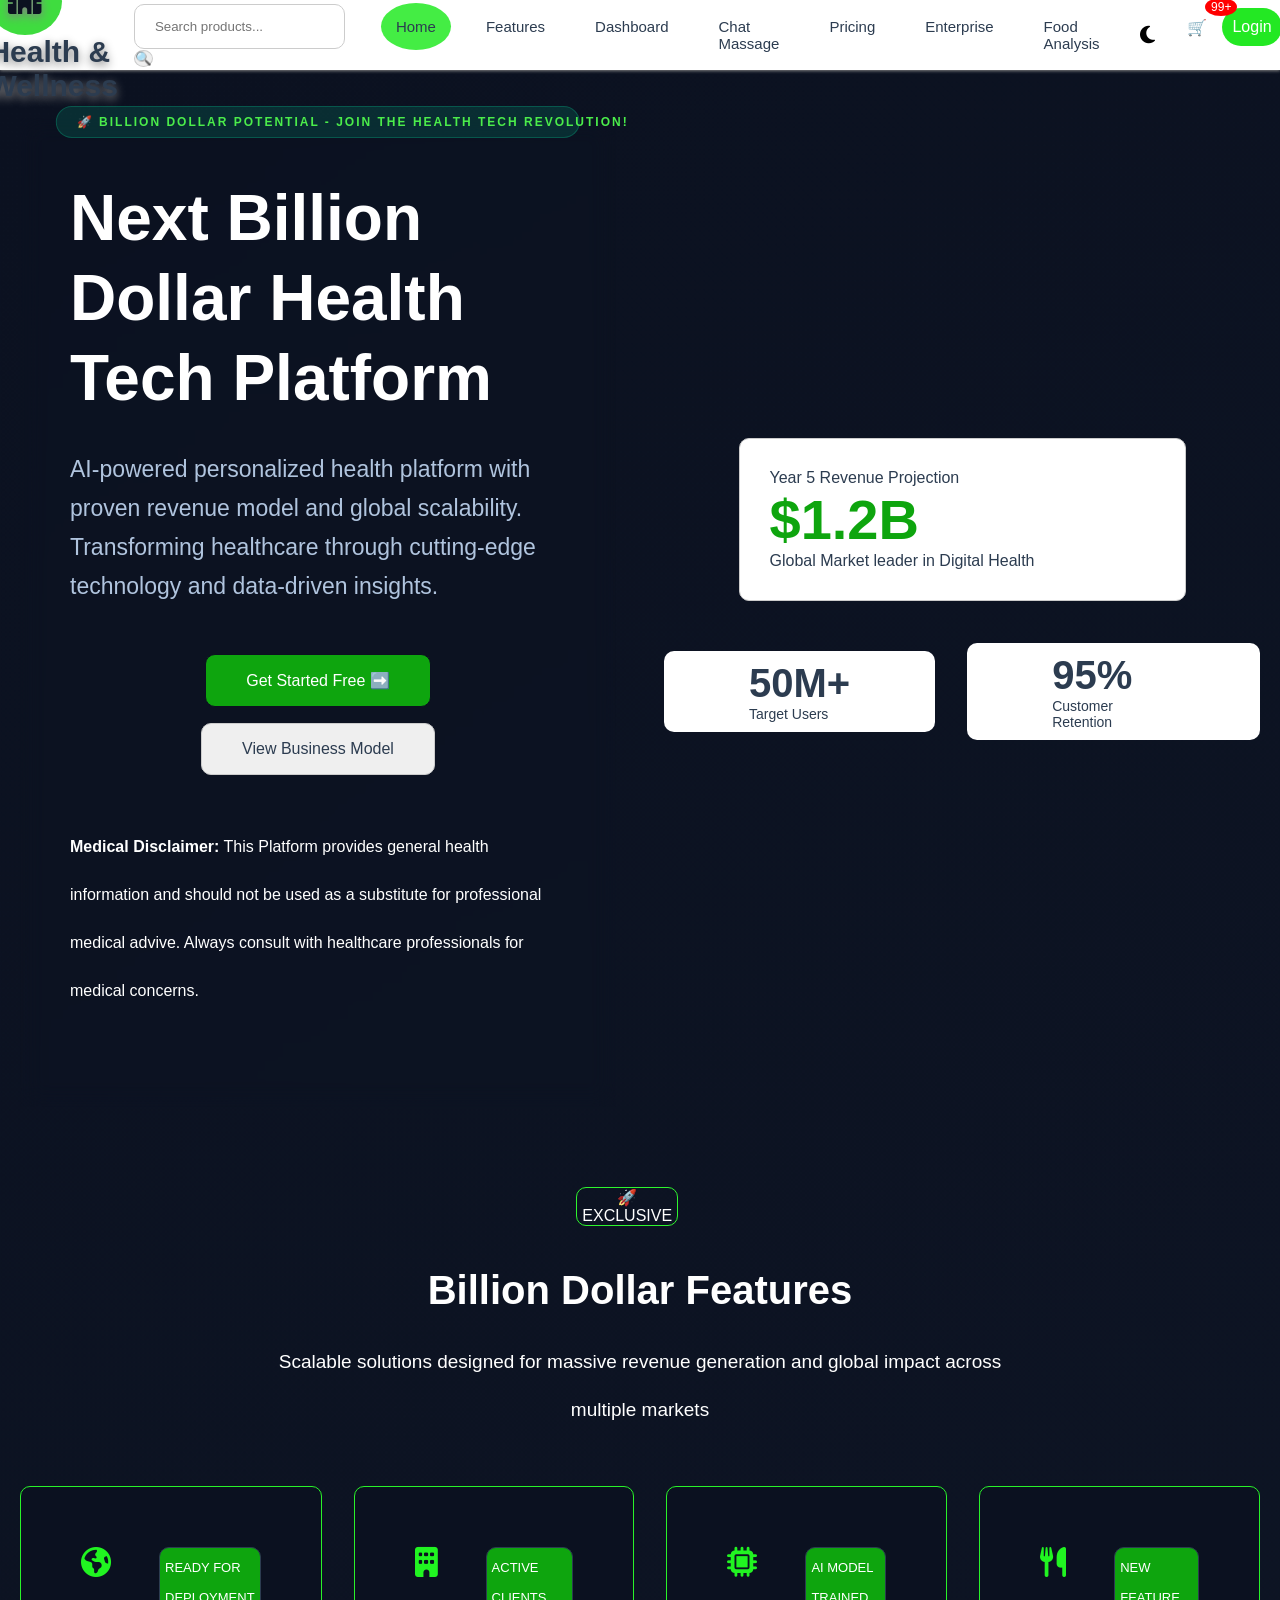
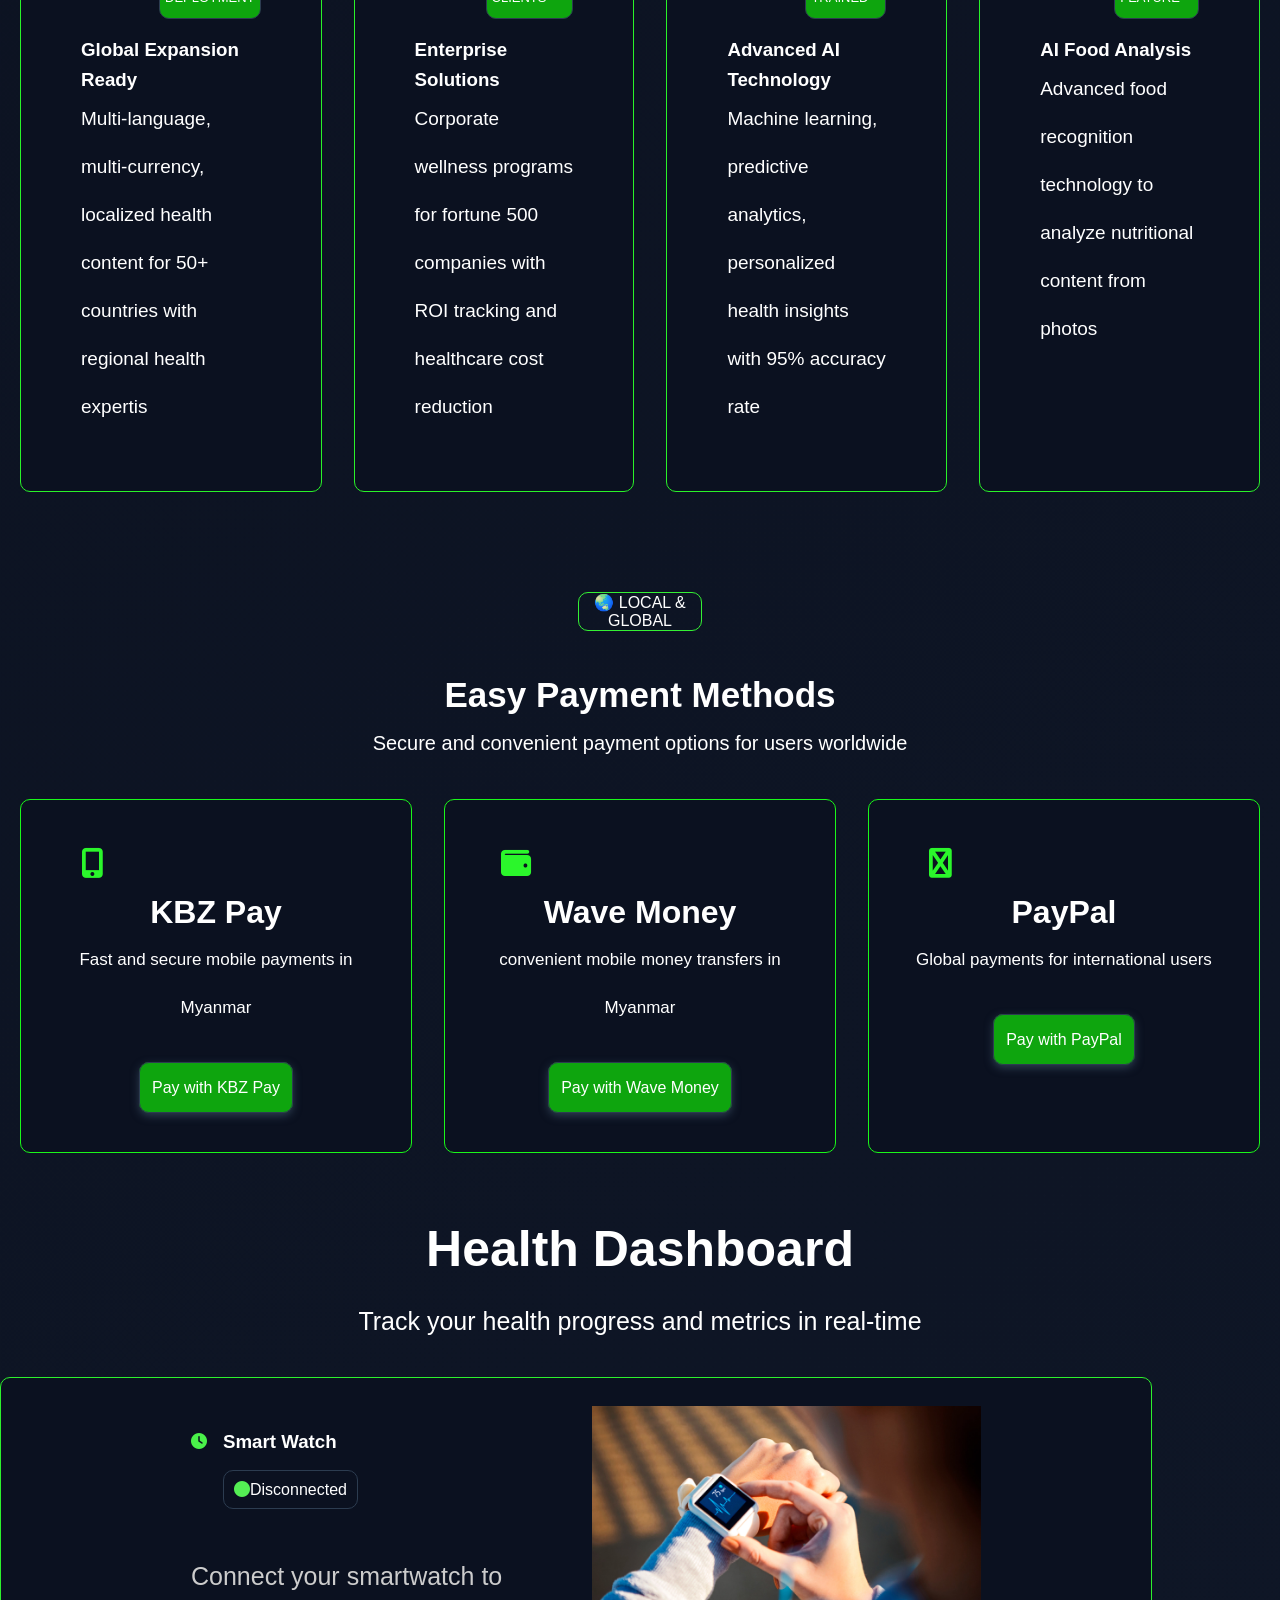
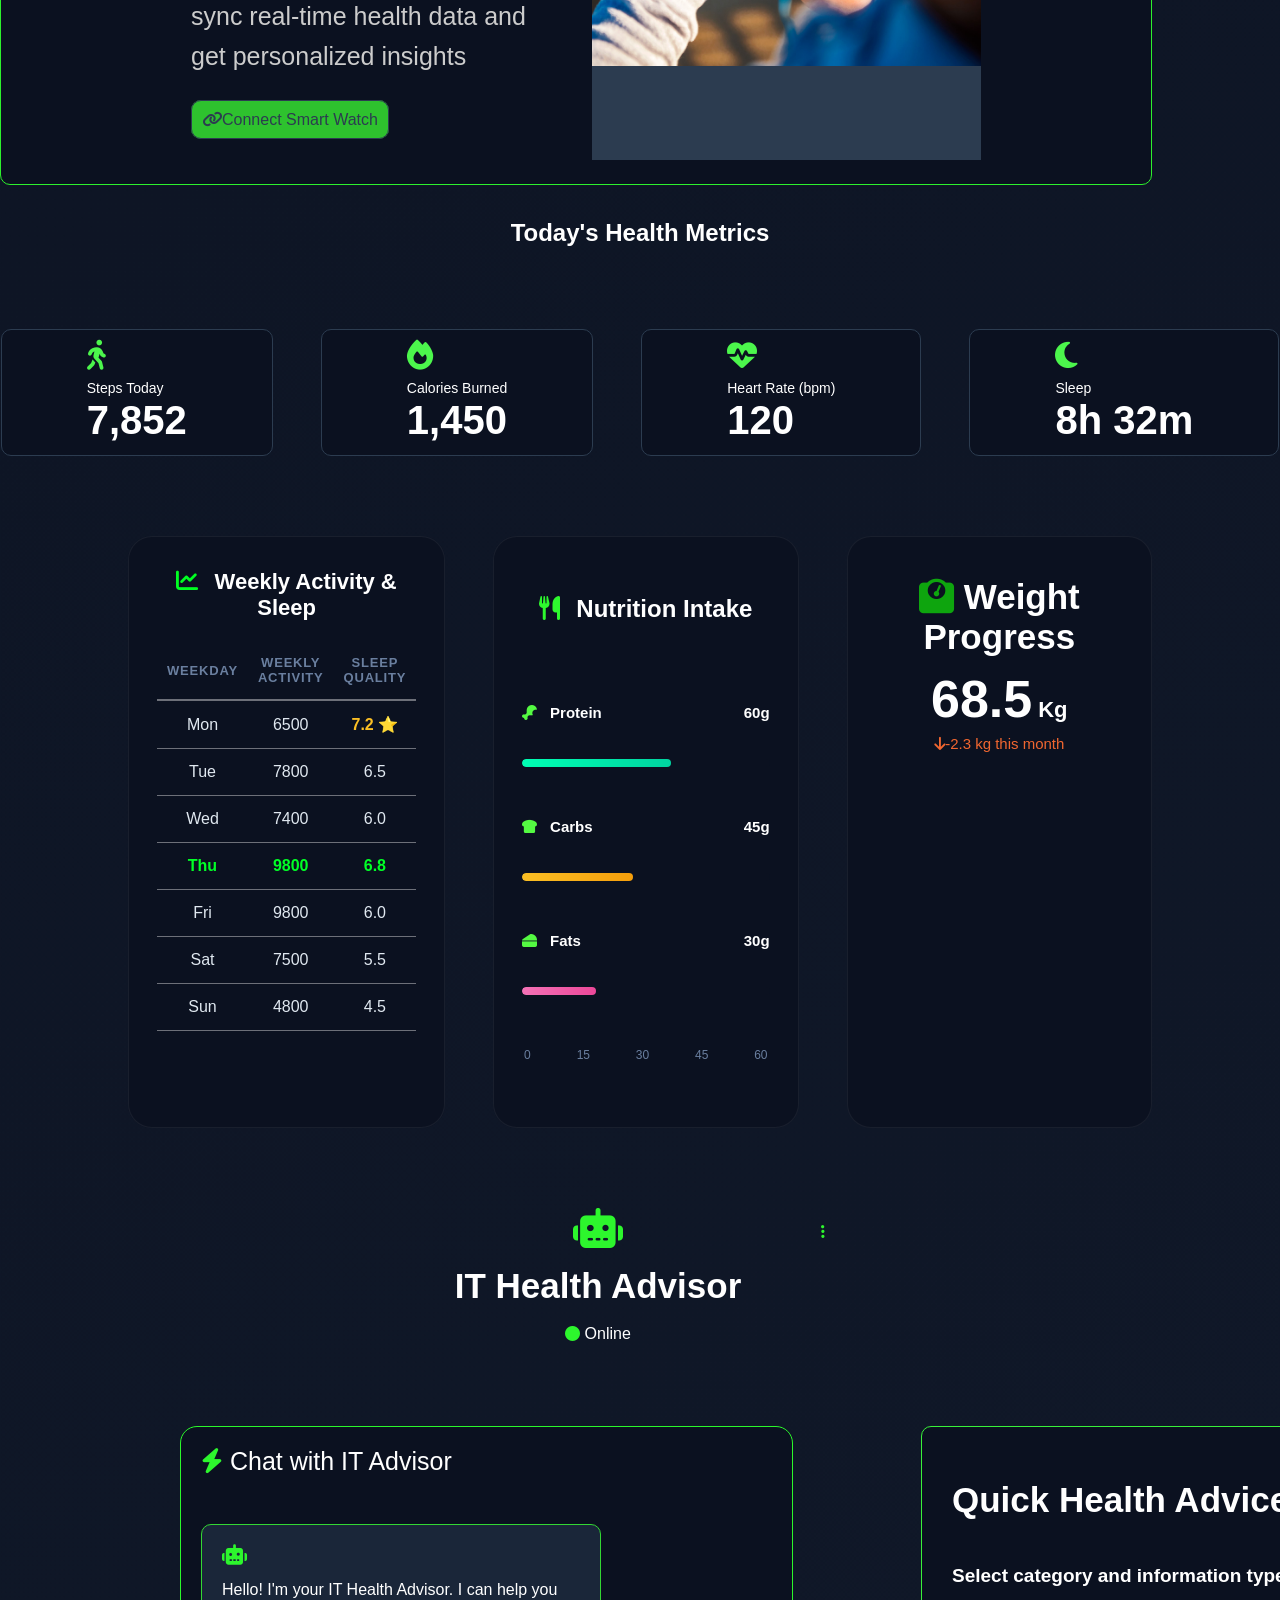
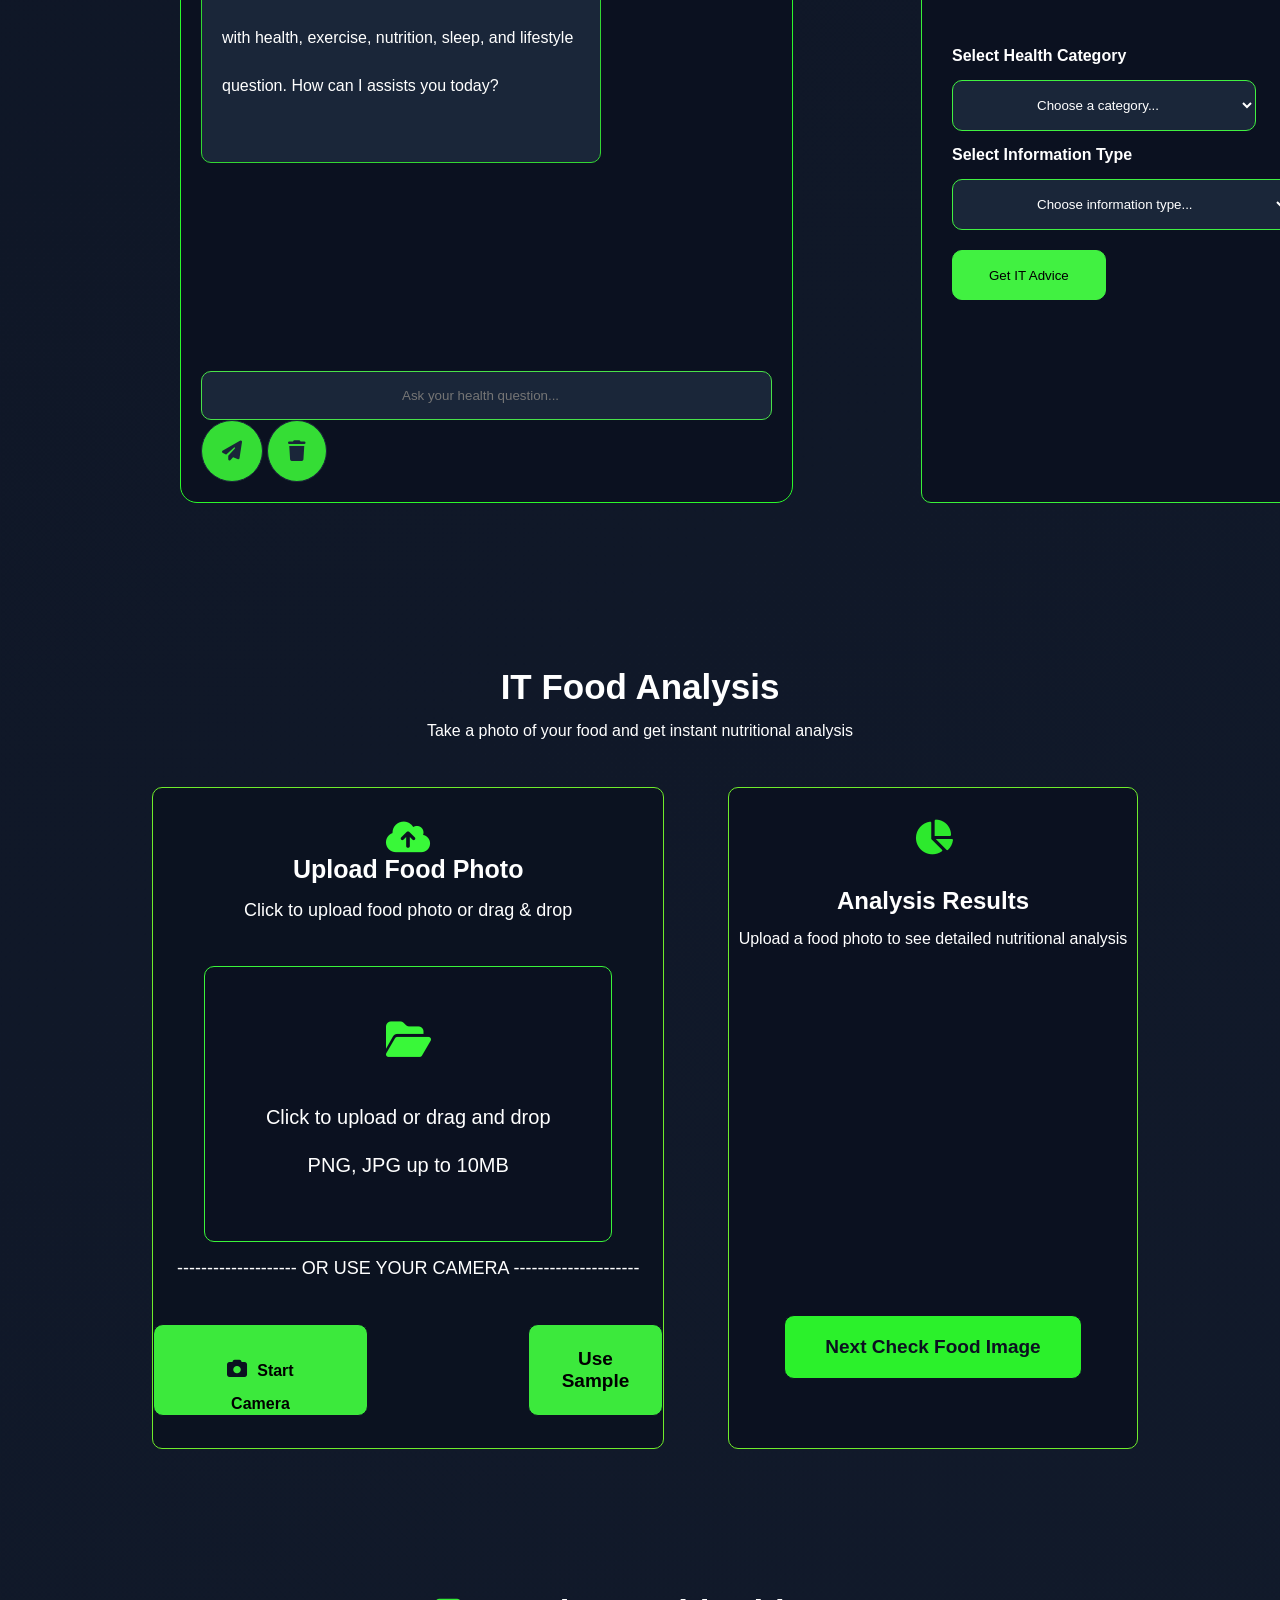
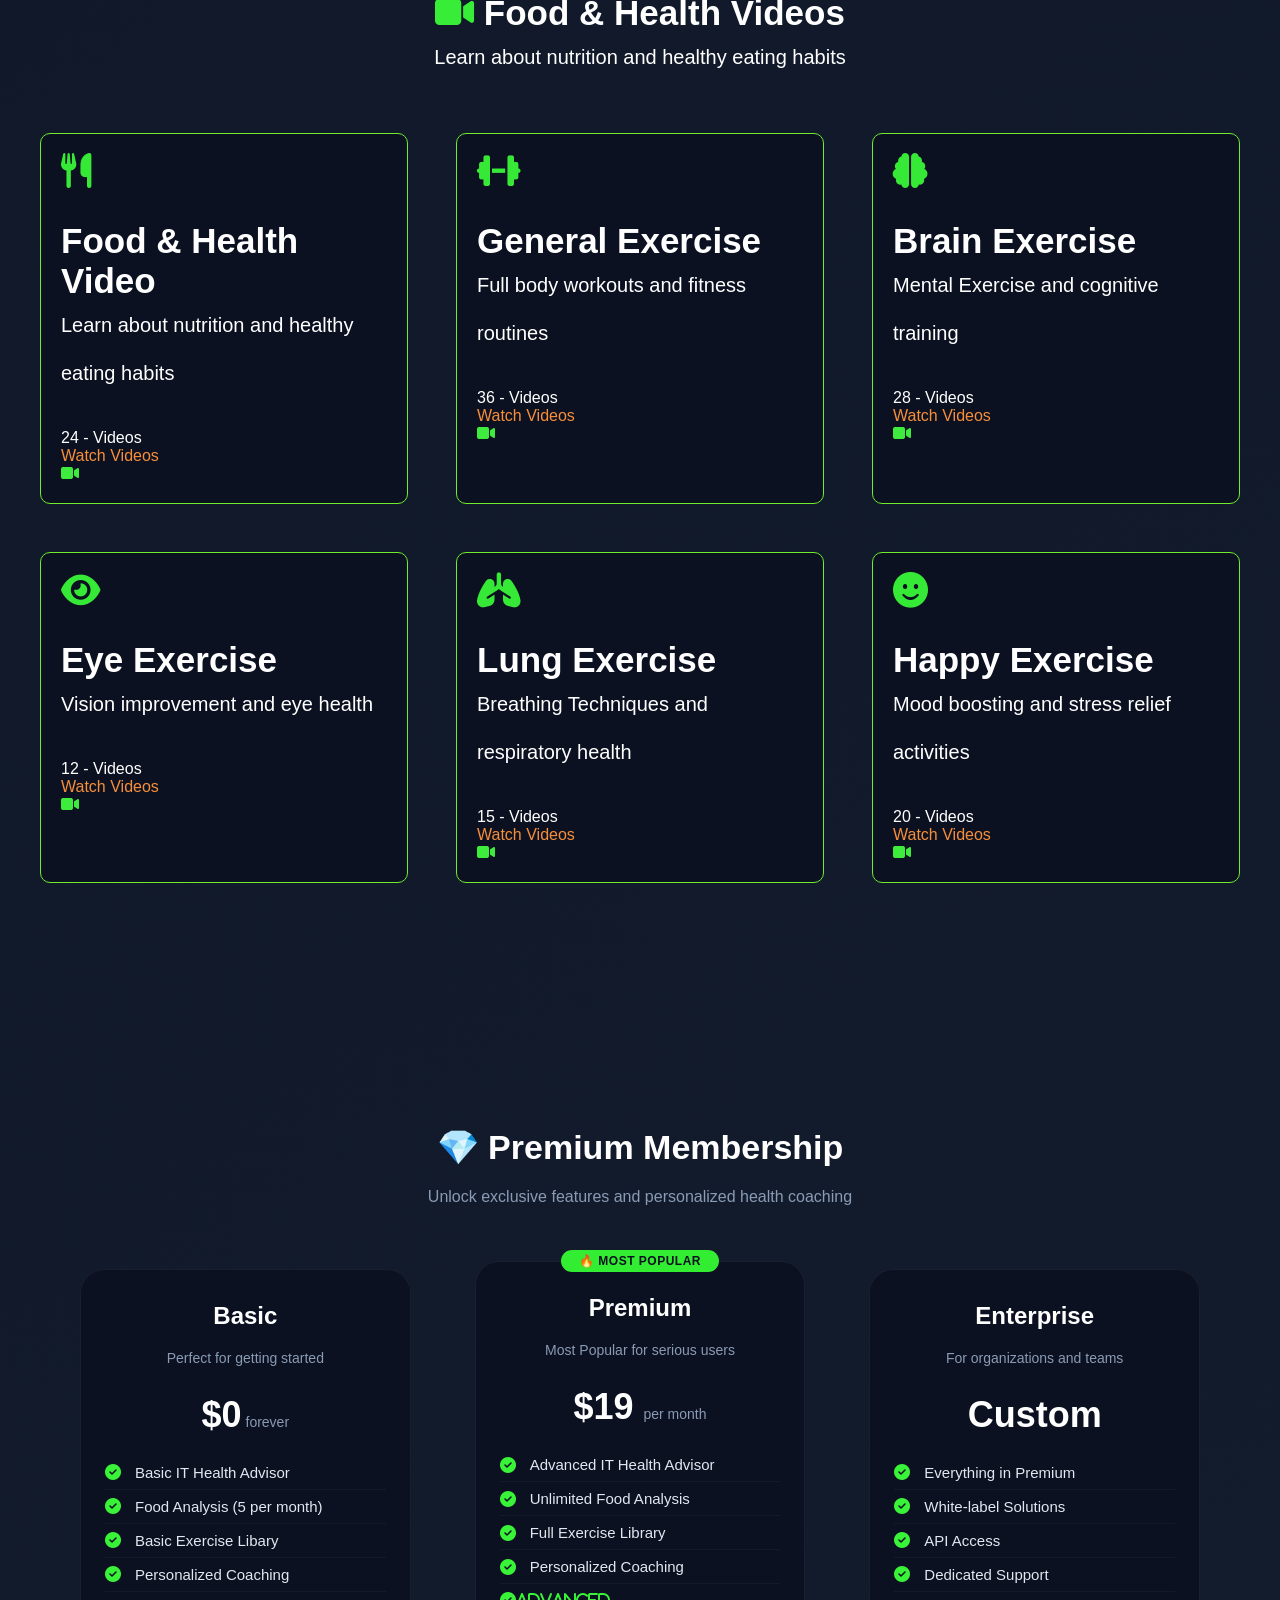
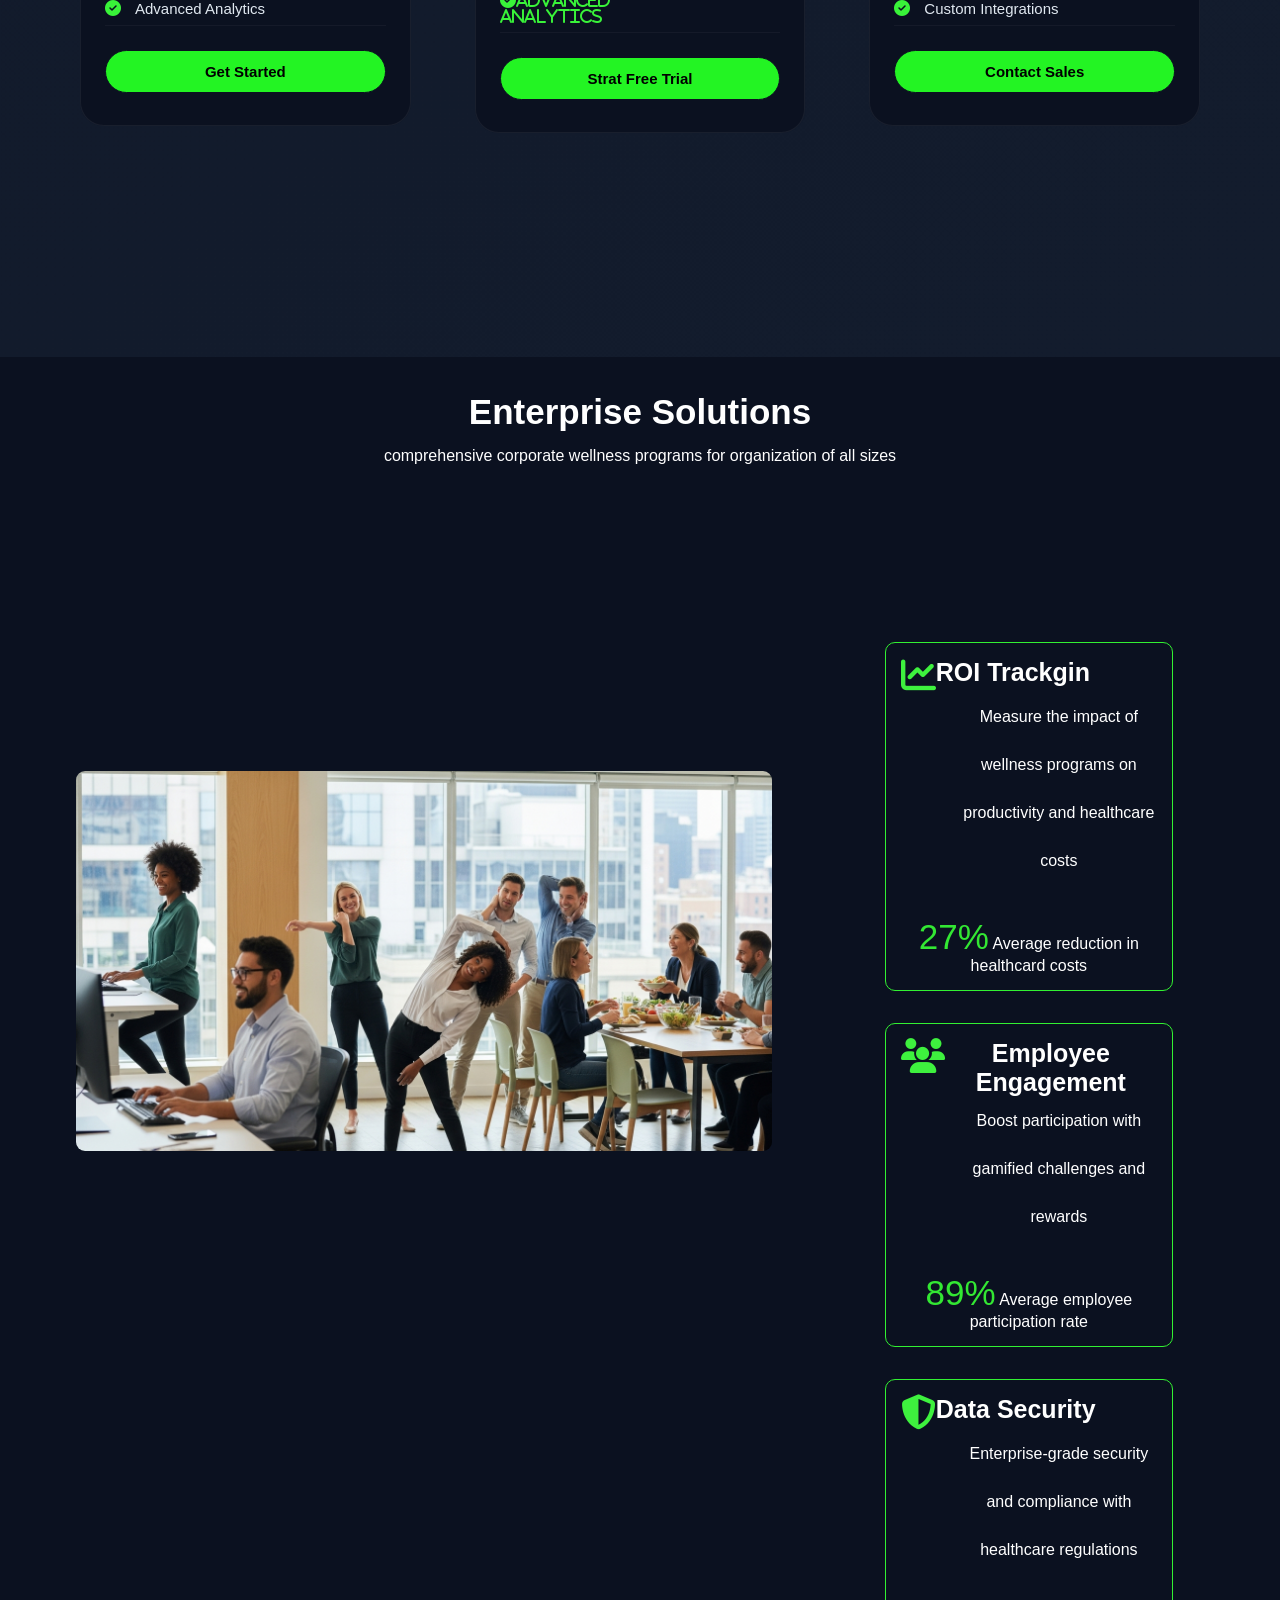
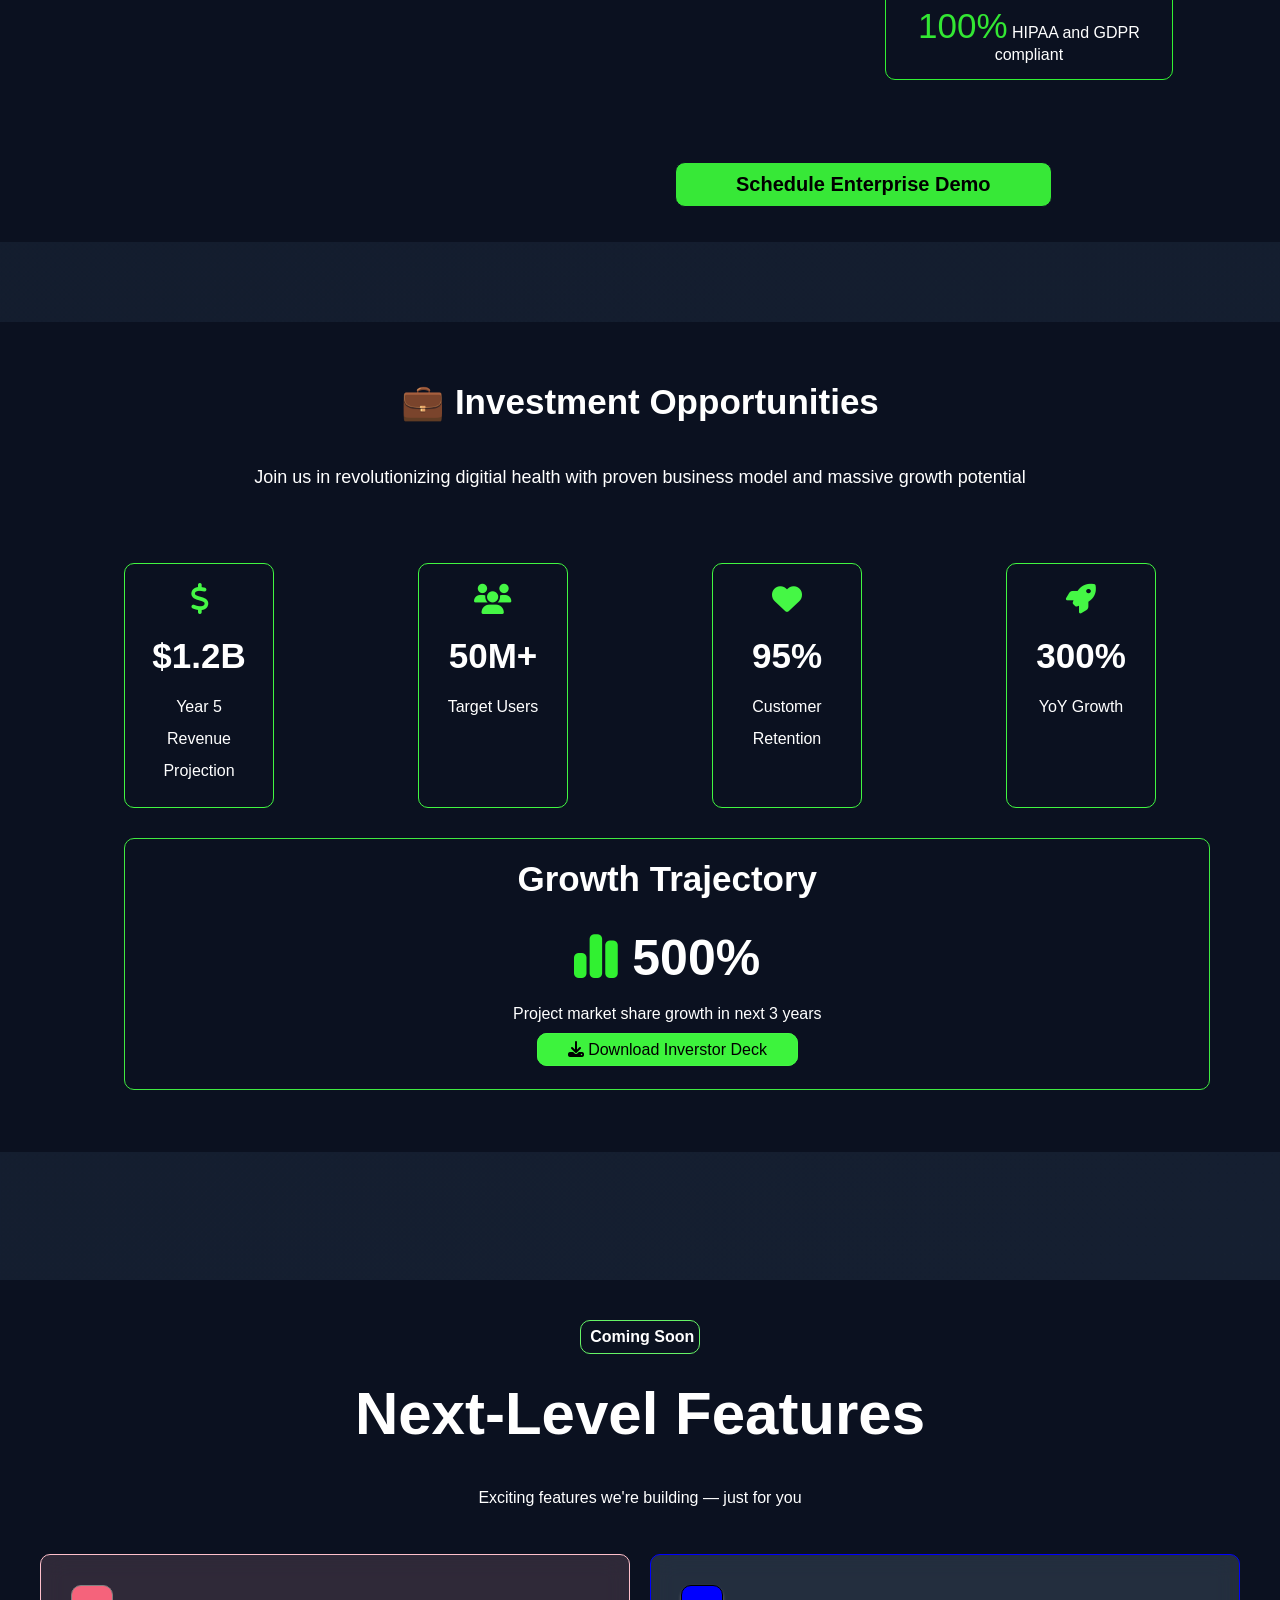
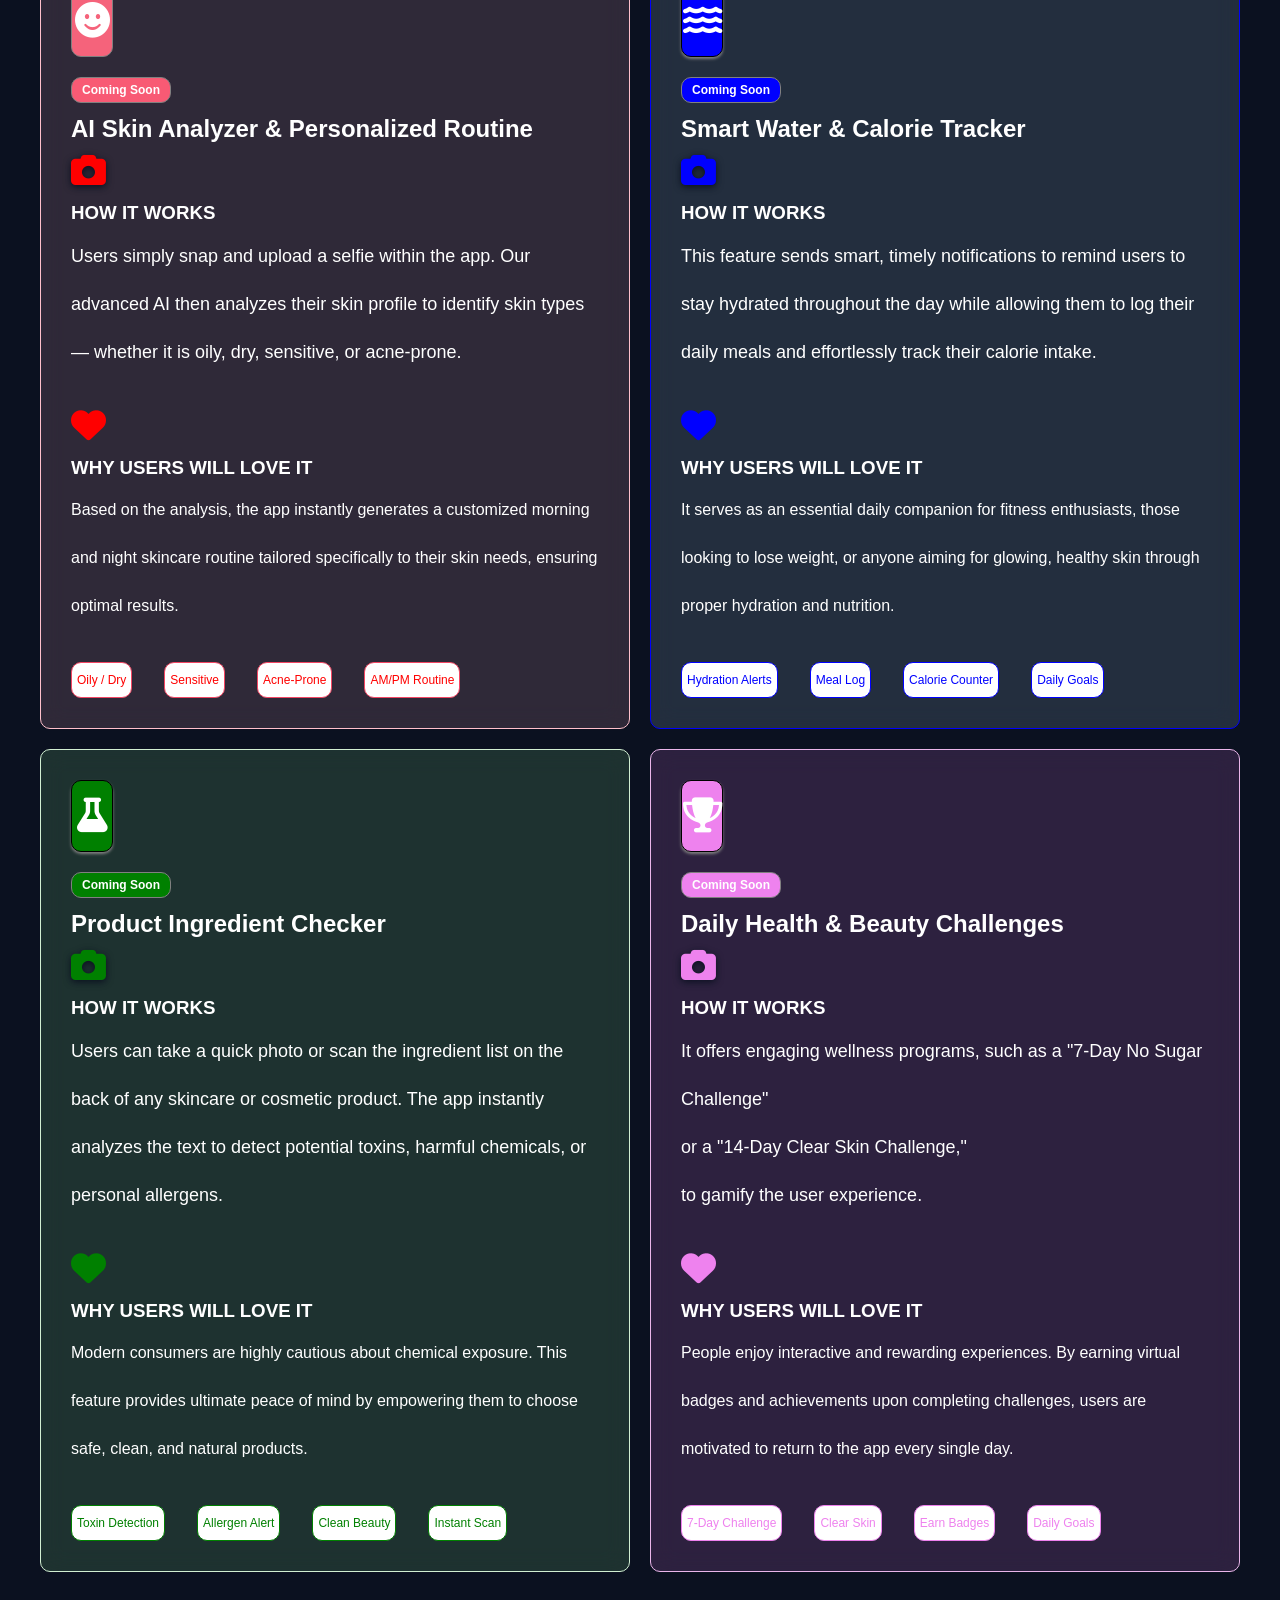
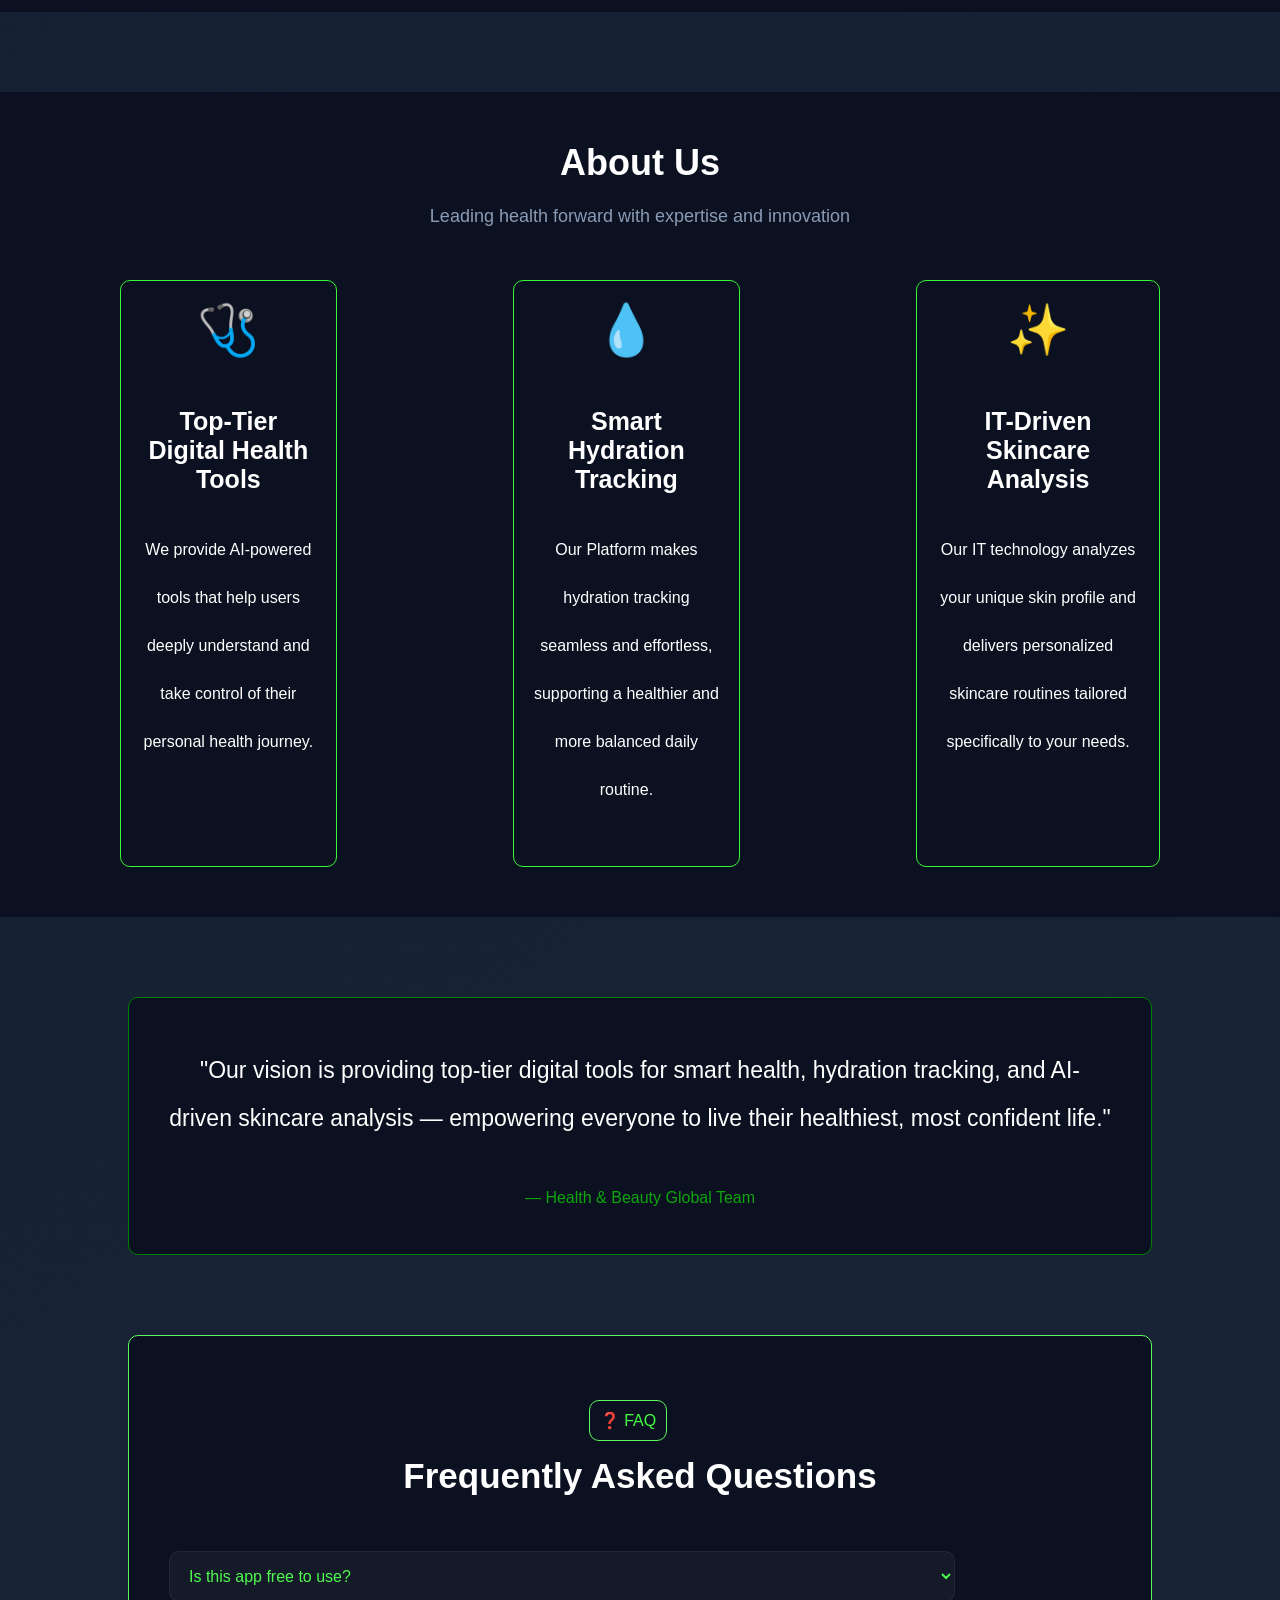
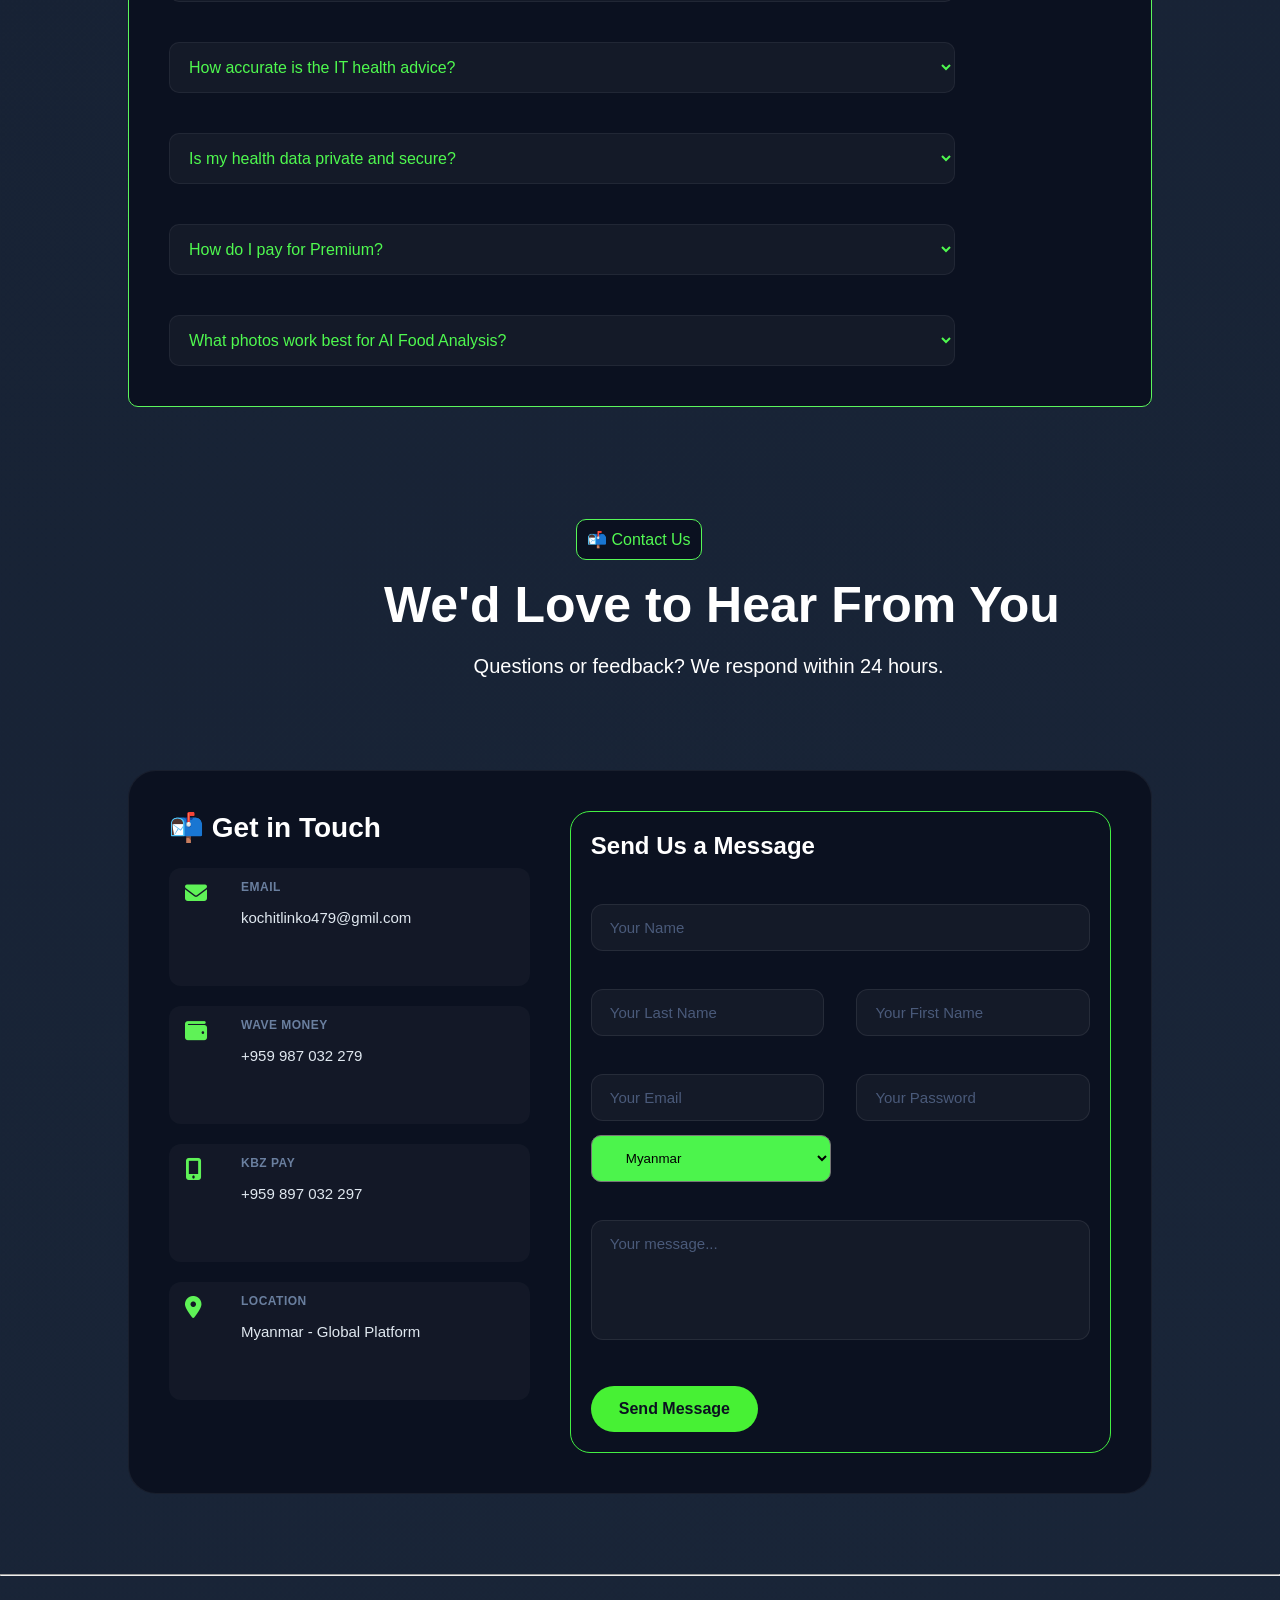
==== commit 31e26ec3: "Update print statement from 'Hello' to 'Goodbye'" ====
--- a/index.html
+++ b/index.html
@@ -12,7 +12,7 @@
 <!-- Font Awesome -->
 <link rel="stylesheet" href="https://cdnjs.cloudflare.com/ajax/libs/font-awesome/6.5.0/css/all.min.css">
 <!-- icon link  -->
- <link rel="shortcut icon" href="img/Screenshot 2026-07-29 003750.png" type="image/x-icon">
+ <link rel="shortcut icon" href="Screenshot 2026-07-29 003750.png" type="image/x-icon">
 <!-- swiper  -->
  <link rel="stylesheet" href="https://cdn.jsdelivr.net/npm/swiper@11/swiper-bundle.min.css" />
 
@@ -293,7 +293,7 @@
                         </div>
                         <!-- right------------------------ -->
                         <div class="right">
-                           <img src="img/health project  smart watch-img.jpg" style="max-width: 100%; height: auto;" alt="">
+                           <img src="health project  smart watch-img.jpg" style="max-width: 100%; height: auto;" alt="">
                         </div>
                     </div>
 
@@ -757,7 +757,7 @@
 
                 <!-- left-vision  -->
                 <div class="left-vision">
-                    <img src="img/health app img.png" style="max-width: 100%; height: auto;" alt="image">
+                    <img src="health app img.png" style="max-width: 100%; height: auto;" alt="image">
                 </div>
 
 
@@ -1350,4 +1350,4 @@
 </script>
 </body>
 
-</html>+</html>
